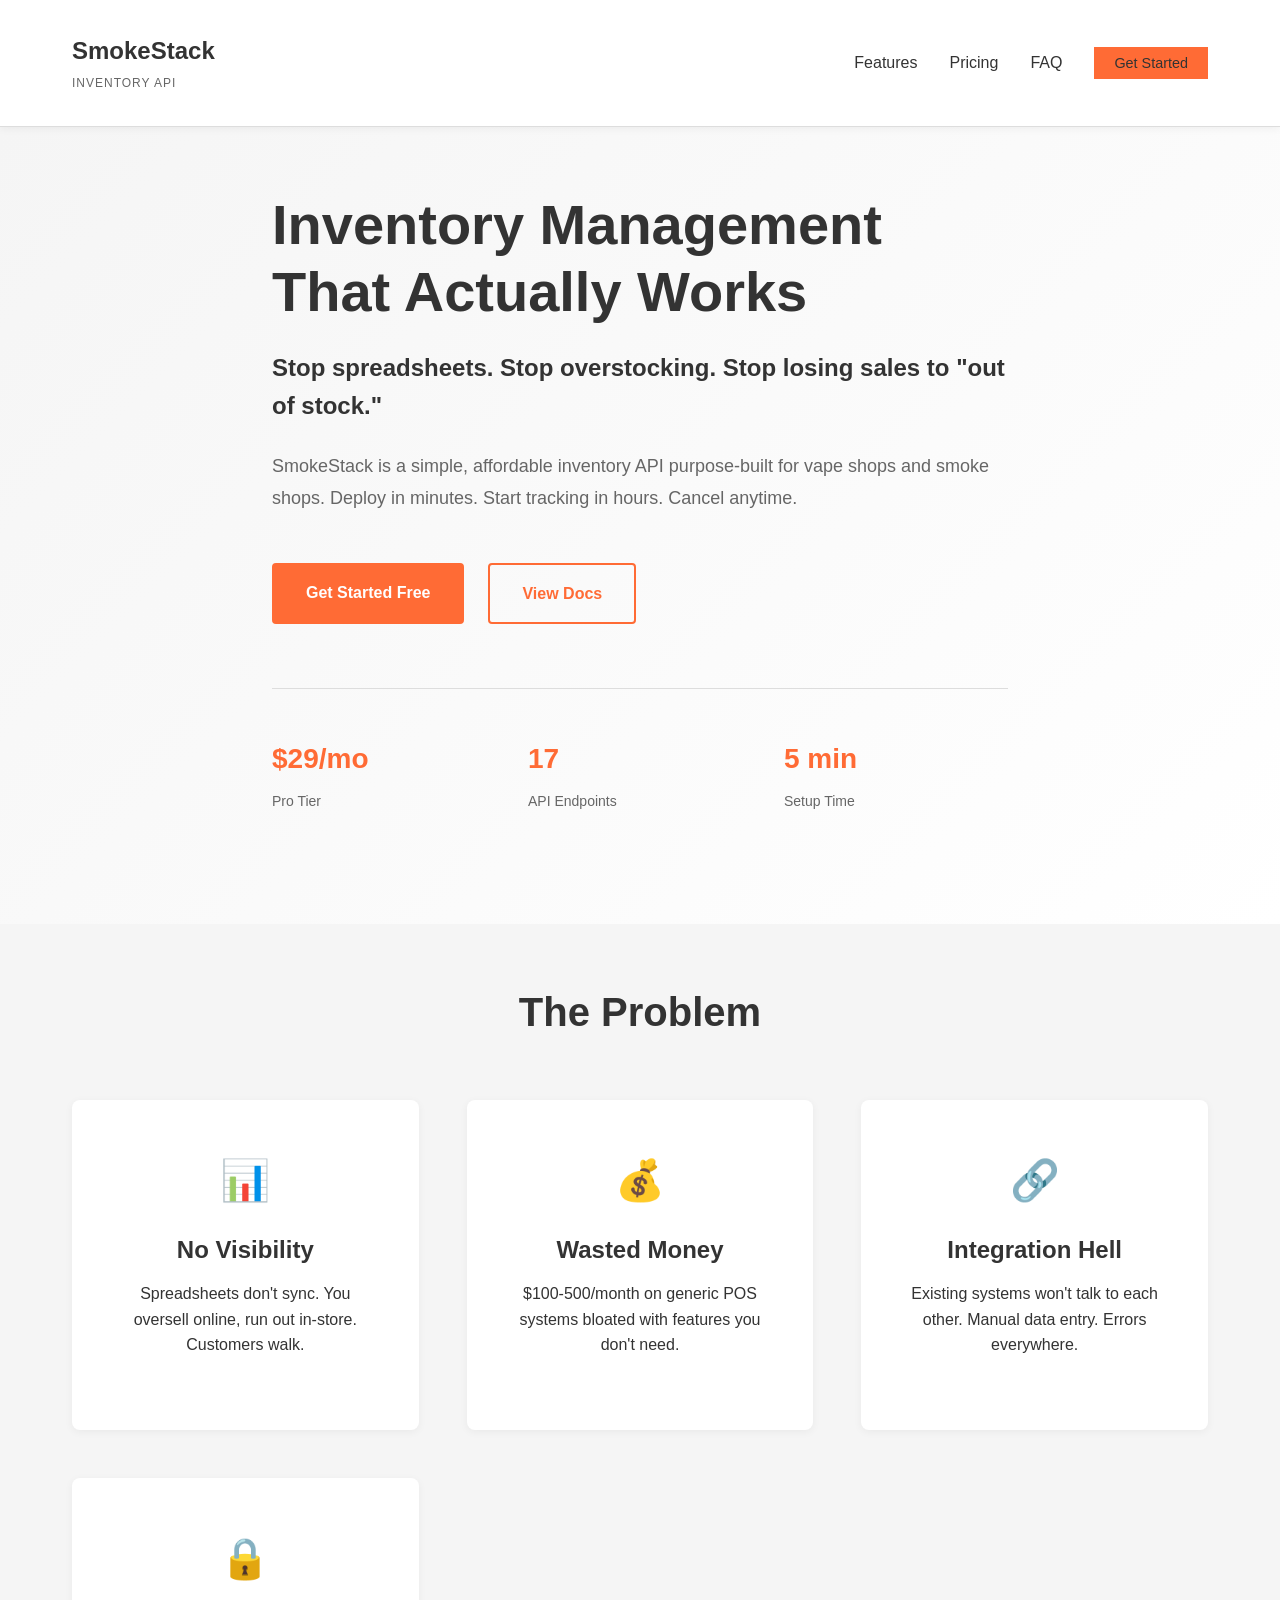
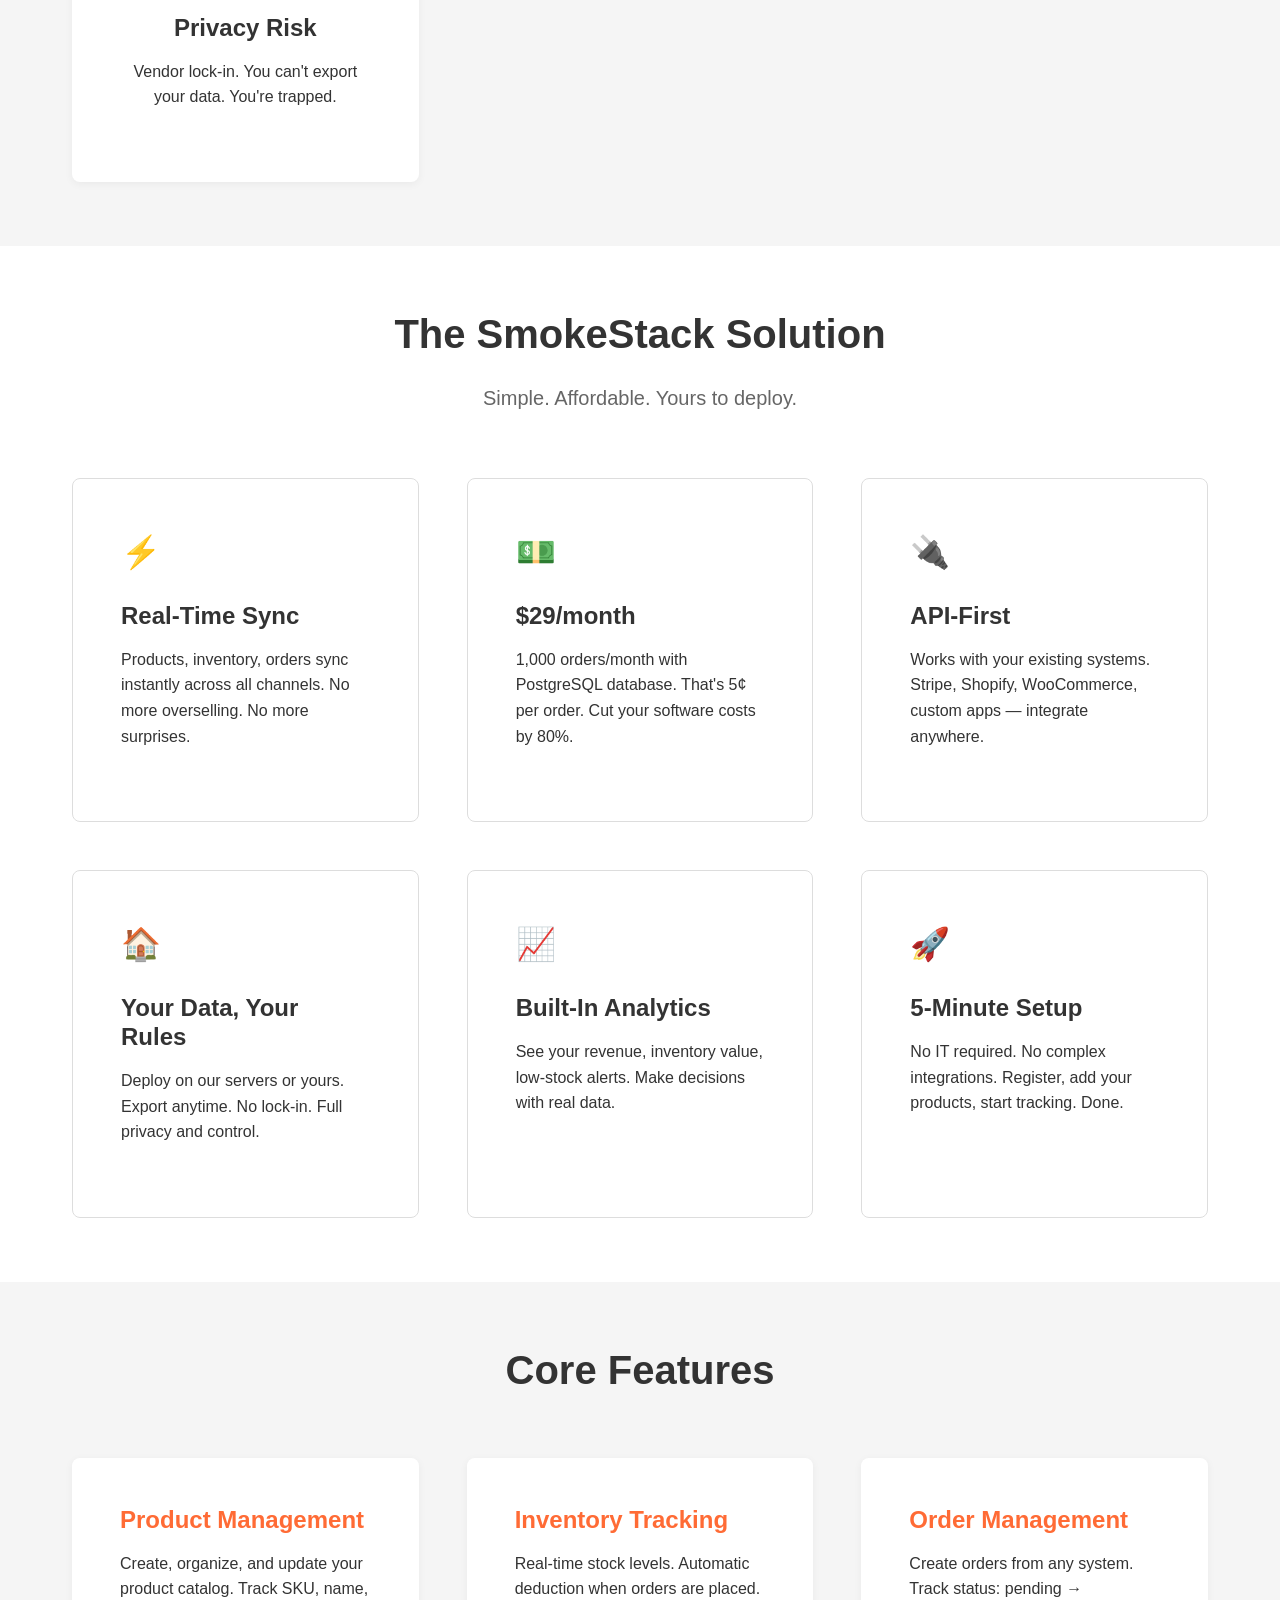
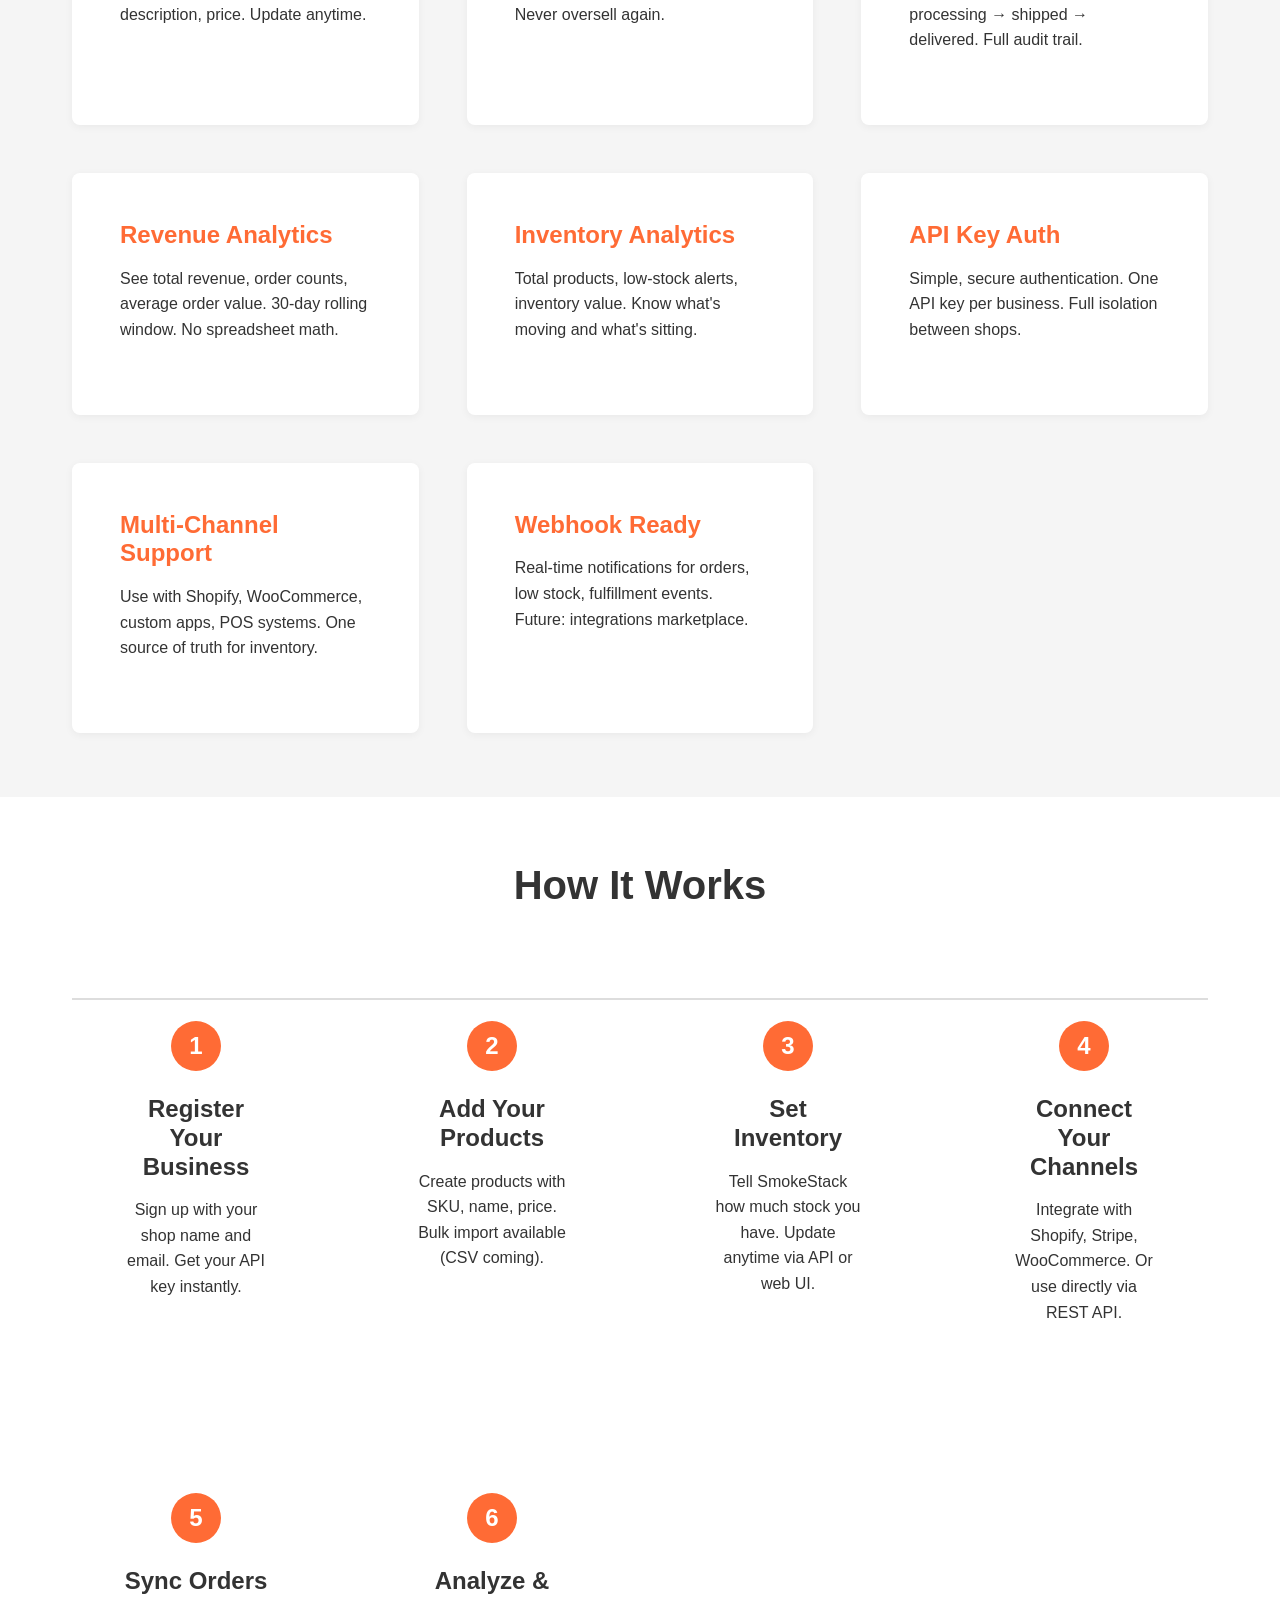
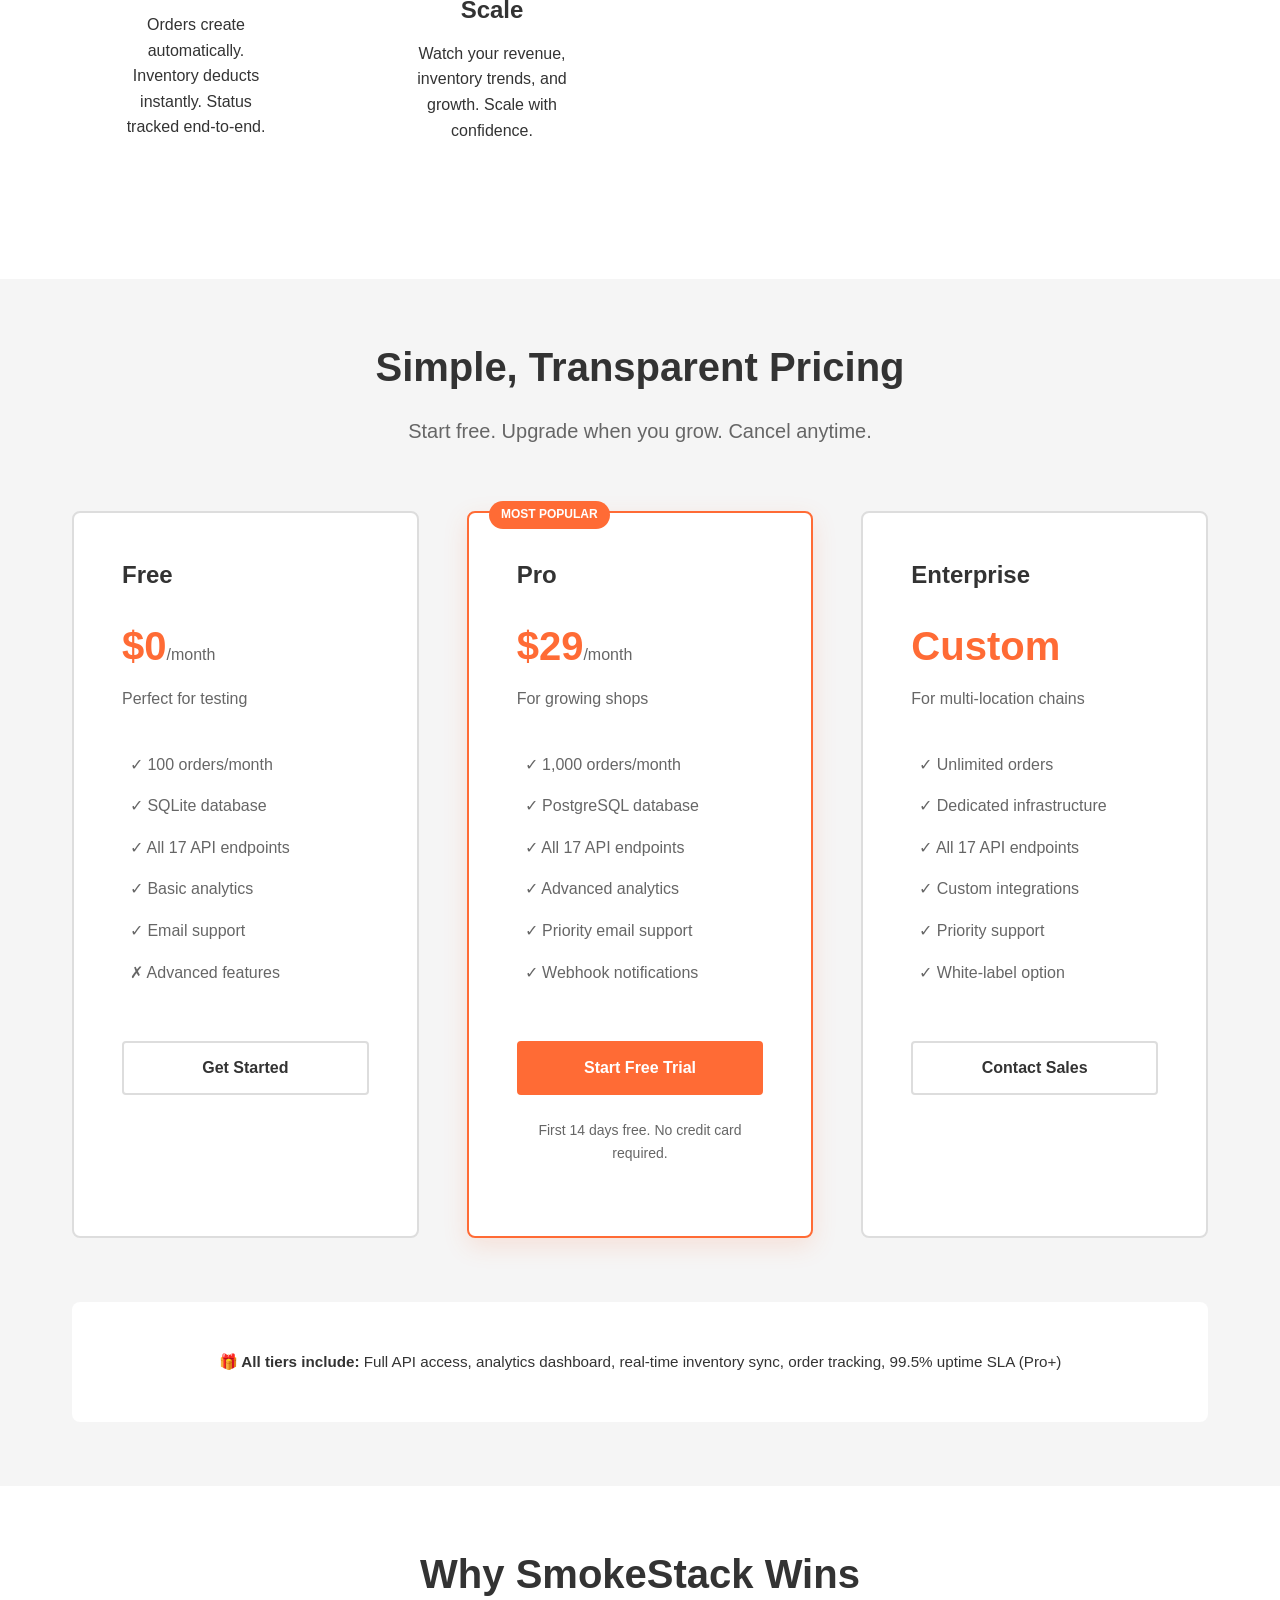
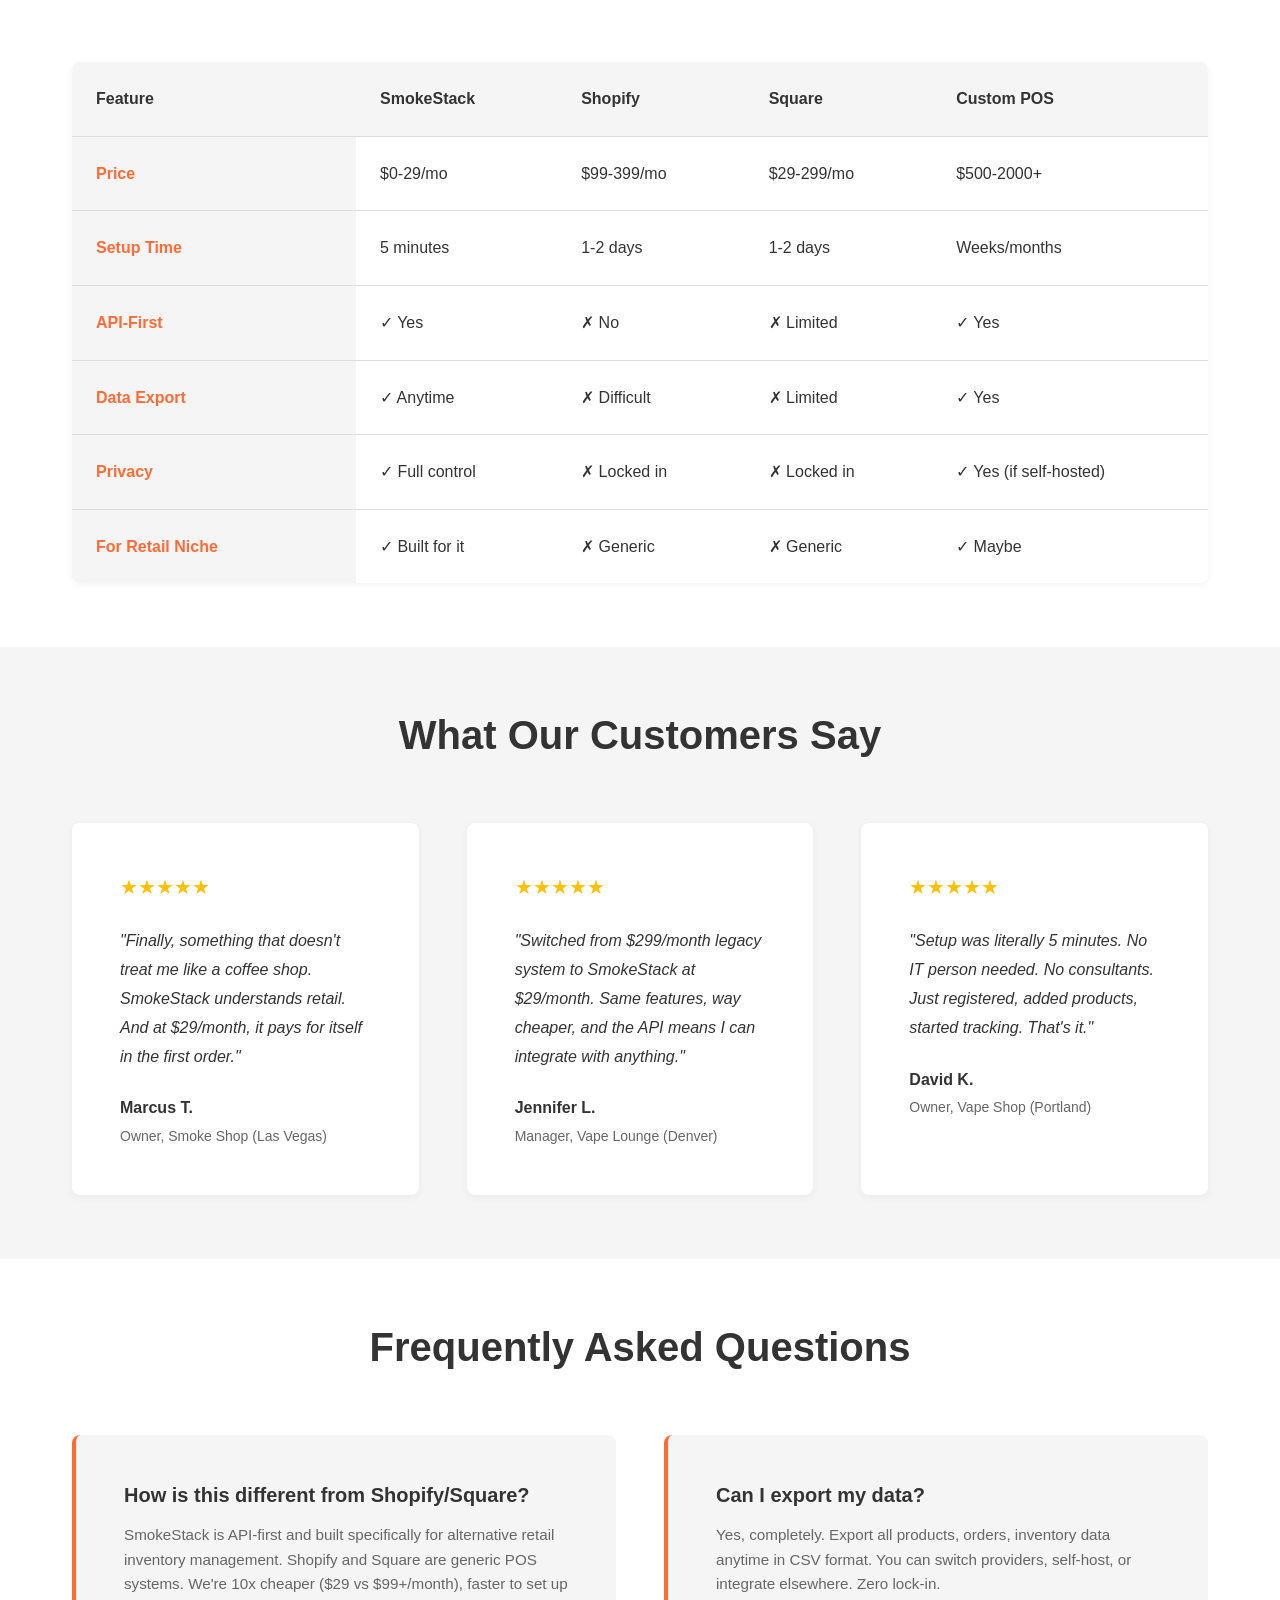
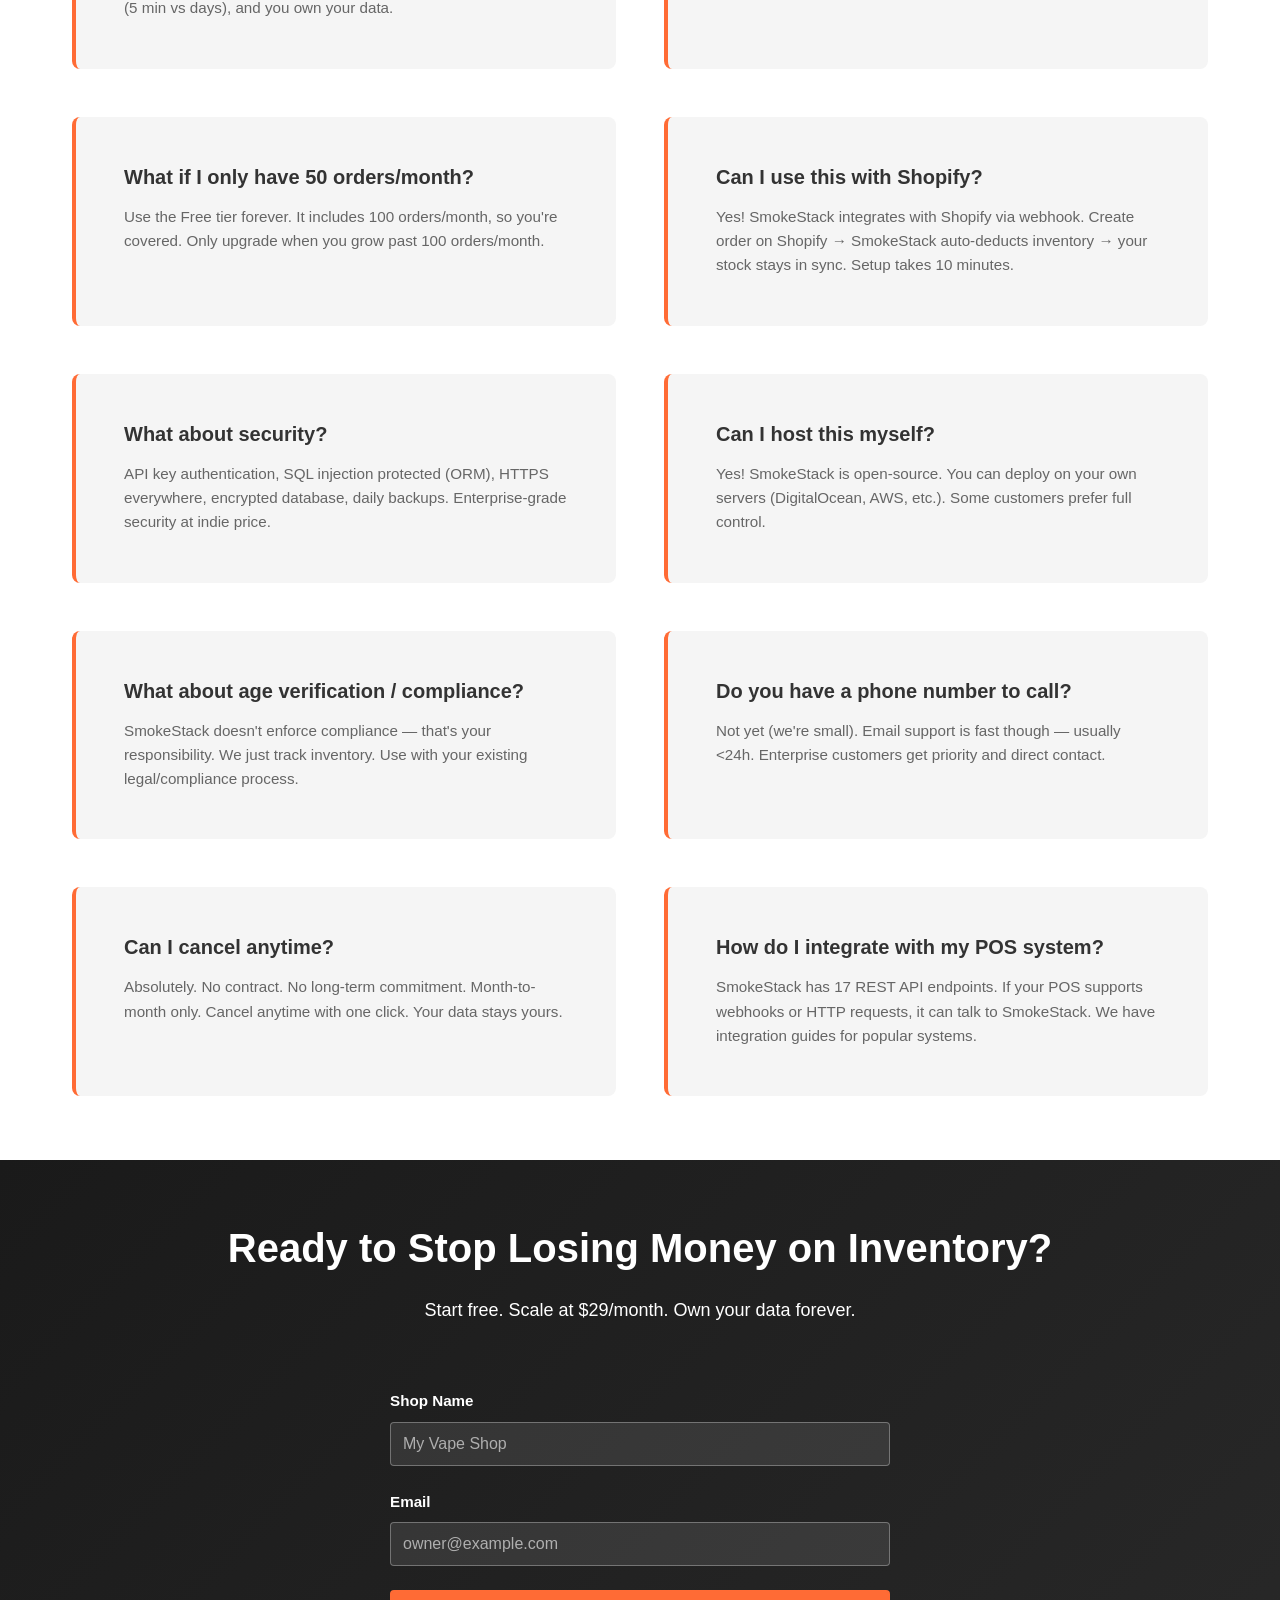
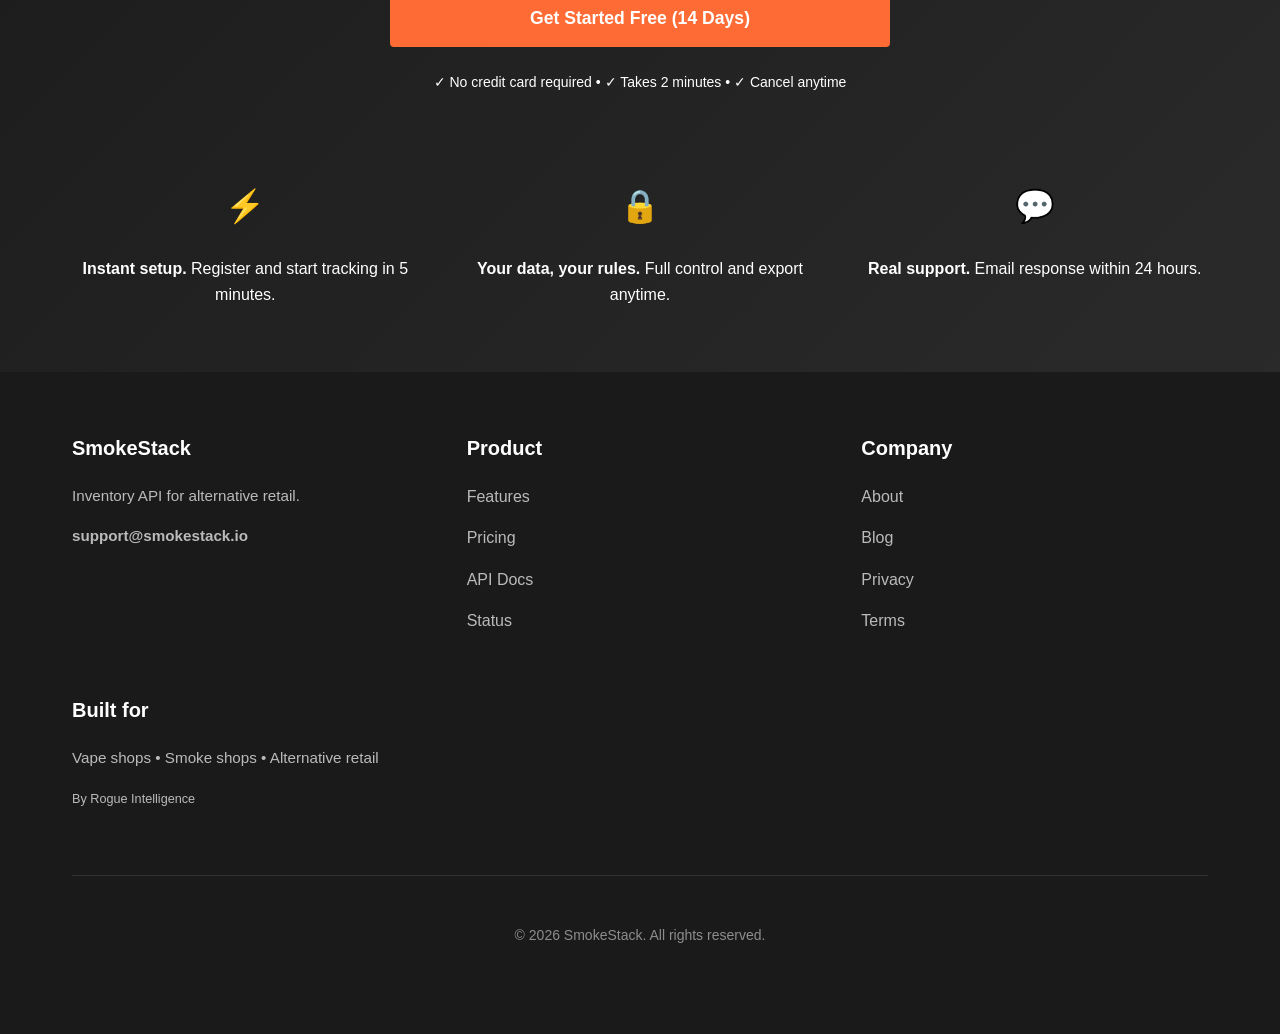
==== index.html @ e4d78a74 "SmokeStack marketing site" ====
<!DOCTYPE html>
<html lang="en">
<head>
    <meta charset="UTF-8">
    <meta name="viewport" content="width=device-width, initial-scale=1.0">
    <meta name="description" content="SmokeStack - Inventory & order management API for vape shops and alternative retail. $29/month. Privacy-first. Deploy anywhere.">
    <meta name="keywords" content="inventory management, vape shop software, smoke shop POS, retail API, order tracking">
    <title>SmokeStack - Inventory API for Alternative Retail</title>
    <link rel="stylesheet" href="styles.css">
</head>
<body>

<!-- NAVIGATION -->
<nav class="navbar">
    <div class="container">
        <div class="nav-brand">
            <span class="logo">SmokeStack</span>
            <span class="tagline">Inventory API</span>
        </div>
        <ul class="nav-menu">
            <li><a href="#features">Features</a></li>
            <li><a href="#pricing">Pricing</a></li>
            <li><a href="#faq">FAQ</a></li>
            <li><a href="#cta" class="btn-nav">Get Started</a></li>
        </ul>
    </div>
</nav>

<!-- HERO -->
<section class="hero">
    <div class="container hero-content">
        <div class="hero-text">
            <h1>Inventory Management That Actually Works</h1>
            <p class="hero-subtitle">Stop spreadsheets. Stop overstocking. Stop losing sales to "out of stock."</p>
            <p class="hero-desc">SmokeStack is a simple, affordable inventory API purpose-built for vape shops and smoke shops. Deploy in minutes. Start tracking in hours. Cancel anytime.</p>
            <div class="hero-cta">
                <button class="btn btn-primary" onclick="scrollTo('#cta')">Get Started Free</button>
                <a href="https://docs.smokestack.io" class="btn btn-secondary">View Docs</a>
            </div>
            <div class="hero-stats">
                <div class="stat">
                    <strong>$29/mo</strong>
                    <span>Pro Tier</span>
                </div>
                <div class="stat">
                    <strong>17</strong>
                    <span>API Endpoints</span>
                </div>
                <div class="stat">
                    <strong>5 min</strong>
                    <span>Setup Time</span>
                </div>
            </div>
        </div>
    </div>
</section>

<!-- PROBLEM STATEMENT -->
<section class="problem">
    <div class="container">
        <h2>The Problem</h2>
        <div class="problem-grid">
            <div class="problem-item">
                <span class="problem-icon">📊</span>
                <h3>No Visibility</h3>
                <p>Spreadsheets don't sync. You oversell online, run out in-store. Customers walk.</p>
            </div>
            <div class="problem-item">
                <span class="problem-icon">💰</span>
                <h3>Wasted Money</h3>
                <p>$100-500/month on generic POS systems bloated with features you don't need.</p>
            </div>
            <div class="problem-item">
                <span class="problem-icon">🔗</span>
                <h3>Integration Hell</h3>
                <p>Existing systems won't talk to each other. Manual data entry. Errors everywhere.</p>
            </div>
            <div class="problem-item">
                <span class="problem-icon">🔒</span>
                <h3>Privacy Risk</h3>
                <p>Vendor lock-in. You can't export your data. You're trapped.</p>
            </div>
        </div>
    </div>
</section>

<!-- SOLUTION -->
<section class="solution">
    <div class="container">
        <h2>The SmokeStack Solution</h2>
        <p class="section-subtitle">Simple. Affordable. Yours to deploy.</p>
        
        <div class="solution-grid">
            <div class="solution-item">
                <span class="icon">⚡</span>
                <h3>Real-Time Sync</h3>
                <p>Products, inventory, orders sync instantly across all channels. No more overselling. No more surprises.</p>
            </div>
            <div class="solution-item">
                <span class="icon">💵</span>
                <h3>$29/month</h3>
                <p>1,000 orders/month with PostgreSQL database. That's 5¢ per order. Cut your software costs by 80%.</p>
            </div>
            <div class="solution-item">
                <span class="icon">🔌</span>
                <h3>API-First</h3>
                <p>Works with your existing systems. Stripe, Shopify, WooCommerce, custom apps — integrate anywhere.</p>
            </div>
            <div class="solution-item">
                <span class="icon">🏠</span>
                <h3>Your Data, Your Rules</h3>
                <p>Deploy on our servers or yours. Export anytime. No lock-in. Full privacy and control.</p>
            </div>
            <div class="solution-item">
                <span class="icon">📈</span>
                <h3>Built-In Analytics</h3>
                <p>See your revenue, inventory value, low-stock alerts. Make decisions with real data.</p>
            </div>
            <div class="solution-item">
                <span class="icon">🚀</span>
                <h3>5-Minute Setup</h3>
                <p>No IT required. No complex integrations. Register, add your products, start tracking. Done.</p>
            </div>
        </div>
    </div>
</section>

<!-- FEATURES -->
<section id="features" class="features">
    <div class="container">
        <h2>Core Features</h2>
        
        <div class="features-list">
            <div class="feature">
                <h3>Product Management</h3>
                <p>Create, organize, and update your product catalog. Track SKU, name, description, price. Update anytime.</p>
            </div>
            <div class="feature">
                <h3>Inventory Tracking</h3>
                <p>Real-time stock levels. Automatic deduction when orders are placed. Never oversell again.</p>
            </div>
            <div class="feature">
                <h3>Order Management</h3>
                <p>Create orders from any system. Track status: pending → processing → shipped → delivered. Full audit trail.</p>
            </div>
            <div class="feature">
                <h3>Revenue Analytics</h3>
                <p>See total revenue, order counts, average order value. 30-day rolling window. No spreadsheet math.</p>
            </div>
            <div class="feature">
                <h3>Inventory Analytics</h3>
                <p>Total products, low-stock alerts, inventory value. Know what's moving and what's sitting.</p>
            </div>
            <div class="feature">
                <h3>API Key Auth</h3>
                <p>Simple, secure authentication. One API key per business. Full isolation between shops.</p>
            </div>
            <div class="feature">
                <h3>Multi-Channel Support</h3>
                <p>Use with Shopify, WooCommerce, custom apps, POS systems. One source of truth for inventory.</p>
            </div>
            <div class="feature">
                <h3>Webhook Ready</h3>
                <p>Real-time notifications for orders, low stock, fulfillment events. Future: integrations marketplace.</p>
            </div>
        </div>
    </div>
</section>

<!-- HOW IT WORKS -->
<section class="how-it-works">
    <div class="container">
        <h2>How It Works</h2>
        
        <div class="steps">
            <div class="step">
                <div class="step-number">1</div>
                <h3>Register Your Business</h3>
                <p>Sign up with your shop name and email. Get your API key instantly.</p>
            </div>
            <div class="step">
                <div class="step-number">2</div>
                <h3>Add Your Products</h3>
                <p>Create products with SKU, name, price. Bulk import available (CSV coming).</p>
            </div>
            <div class="step">
                <div class="step-number">3</div>
                <h3>Set Inventory</h3>
                <p>Tell SmokeStack how much stock you have. Update anytime via API or web UI.</p>
            </div>
            <div class="step">
                <div class="step-number">4</div>
                <h3>Connect Your Channels</h3>
                <p>Integrate with Shopify, Stripe, WooCommerce. Or use directly via REST API.</p>
            </div>
            <div class="step">
                <div class="step-number">5</div>
                <h3>Sync Orders</h3>
                <p>Orders create automatically. Inventory deducts instantly. Status tracked end-to-end.</p>
            </div>
            <div class="step">
                <div class="step-number">6</div>
                <h3>Analyze & Scale</h3>
                <p>Watch your revenue, inventory trends, and growth. Scale with confidence.</p>
            </div>
        </div>
    </div>
</section>

<!-- PRICING -->
<section id="pricing" class="pricing">
    <div class="container">
        <h2>Simple, Transparent Pricing</h2>
        <p class="section-subtitle">Start free. Upgrade when you grow. Cancel anytime.</p>
        
        <div class="pricing-grid">
            <!-- FREE -->
            <div class="price-card">
                <h3>Free</h3>
                <div class="price">$0<span>/month</span></div>
                <p class="price-desc">Perfect for testing</p>
                <ul class="features-list-pricing">
                    <li>✓ 100 orders/month</li>
                    <li>✓ SQLite database</li>
                    <li>✓ All 17 API endpoints</li>
                    <li>✓ Basic analytics</li>
                    <li>✓ Email support</li>
                    <li>✗ Advanced features</li>
                </ul>
                <button class="btn btn-outline" onclick="startFree()">Get Started</button>
            </div>

            <!-- PRO (recommended) -->
            <div class="price-card featured">
                <div class="badge">Most Popular</div>
                <h3>Pro</h3>
                <div class="price">$29<span>/month</span></div>
                <p class="price-desc">For growing shops</p>
                <ul class="features-list-pricing">
                    <li>✓ 1,000 orders/month</li>
                    <li>✓ PostgreSQL database</li>
                    <li>✓ All 17 API endpoints</li>
                    <li>✓ Advanced analytics</li>
                    <li>✓ Priority email support</li>
                    <li>✓ Webhook notifications</li>
                </ul>
                <button class="btn btn-primary" onclick="goToPricing()">Start Free Trial</button>
                <p class="price-note">First 14 days free. No credit card required.</p>
            </div>

            <!-- ENTERPRISE -->
            <div class="price-card">
                <h3>Enterprise</h3>
                <div class="price">Custom</div>
                <p class="price-desc">For multi-location chains</p>
                <ul class="features-list-pricing">
                    <li>✓ Unlimited orders</li>
                    <li>✓ Dedicated infrastructure</li>
                    <li>✓ All 17 API endpoints</li>
                    <li>✓ Custom integrations</li>
                    <li>✓ Priority support</li>
                    <li>✓ White-label option</li>
                </ul>
                <button class="btn btn-outline" onclick="contactSales()">Contact Sales</button>
            </div>
        </div>

        <div class="pricing-note-bottom">
            <p><strong>🎁 All tiers include:</strong> Full API access, analytics dashboard, real-time inventory sync, order tracking, 99.5% uptime SLA (Pro+)</p>
        </div>
    </div>
</section>

<!-- COMPARISON -->
<section class="comparison">
    <div class="container">
        <h2>Why SmokeStack Wins</h2>
        
        <table class="comparison-table">
            <thead>
                <tr>
                    <th>Feature</th>
                    <th>SmokeStack</th>
                    <th>Shopify</th>
                    <th>Square</th>
                    <th>Custom POS</th>
                </tr>
            </thead>
            <tbody>
                <tr>
                    <td><strong>Price</strong></td>
                    <td>$0-29/mo</td>
                    <td>$99-399/mo</td>
                    <td>$29-299/mo</td>
                    <td>$500-2000+</td>
                </tr>
                <tr>
                    <td><strong>Setup Time</strong></td>
                    <td>5 minutes</td>
                    <td>1-2 days</td>
                    <td>1-2 days</td>
                    <td>Weeks/months</td>
                </tr>
                <tr>
                    <td><strong>API-First</strong></td>
                    <td>✓ Yes</td>
                    <td>✗ No</td>
                    <td>✗ Limited</td>
                    <td>✓ Yes</td>
                </tr>
                <tr>
                    <td><strong>Data Export</strong></td>
                    <td>✓ Anytime</td>
                    <td>✗ Difficult</td>
                    <td>✗ Limited</td>
                    <td>✓ Yes</td>
                </tr>
                <tr>
                    <td><strong>Privacy</strong></td>
                    <td>✓ Full control</td>
                    <td>✗ Locked in</td>
                    <td>✗ Locked in</td>
                    <td>✓ Yes (if self-hosted)</td>
                </tr>
                <tr>
                    <td><strong>For Retail Niche</strong></td>
                    <td>✓ Built for it</td>
                    <td>✗ Generic</td>
                    <td>✗ Generic</td>
                    <td>✓ Maybe</td>
                </tr>
            </tbody>
        </table>
    </div>
</section>

<!-- TESTIMONIALS -->
<section class="testimonials">
    <div class="container">
        <h2>What Our Customers Say</h2>
        
        <div class="testimonial-grid">
            <div class="testimonial">
                <div class="stars">★★★★★</div>
                <p class="quote">"Finally, something that doesn't treat me like a coffee shop. SmokeStack understands retail. And at $29/month, it pays for itself in the first order."</p>
                <div class="author">
                    <strong>Marcus T.</strong>
                    <span>Owner, Smoke Shop (Las Vegas)</span>
                </div>
            </div>

            <div class="testimonial">
                <div class="stars">★★★★★</div>
                <p class="quote">"Switched from $299/month legacy system to SmokeStack at $29/month. Same features, way cheaper, and the API means I can integrate with anything."</p>
                <div class="author">
                    <strong>Jennifer L.</strong>
                    <span>Manager, Vape Lounge (Denver)</span>
                </div>
            </div>

            <div class="testimonial">
                <div class="stars">★★★★★</div>
                <p class="quote">"Setup was literally 5 minutes. No IT person needed. No consultants. Just registered, added products, started tracking. That's it."</p>
                <div class="author">
                    <strong>David K.</strong>
                    <span>Owner, Vape Shop (Portland)</span>
                </div>
            </div>
        </div>
    </div>
</section>

<!-- FAQ -->
<section id="faq" class="faq">
    <div class="container">
        <h2>Frequently Asked Questions</h2>
        
        <div class="faq-grid">
            <div class="faq-item">
                <h4>How is this different from Shopify/Square?</h4>
                <p>SmokeStack is API-first and built specifically for alternative retail inventory management. Shopify and Square are generic POS systems. We're 10x cheaper ($29 vs $99+/month), faster to set up (5 min vs days), and you own your data.</p>
            </div>

            <div class="faq-item">
                <h4>Can I export my data?</h4>
                <p>Yes, completely. Export all products, orders, inventory data anytime in CSV format. You can switch providers, self-host, or integrate elsewhere. Zero lock-in.</p>
            </div>

            <div class="faq-item">
                <h4>What if I only have 50 orders/month?</h4>
                <p>Use the Free tier forever. It includes 100 orders/month, so you're covered. Only upgrade when you grow past 100 orders/month.</p>
            </div>

            <div class="faq-item">
                <h4>Can I use this with Shopify?</h4>
                <p>Yes! SmokeStack integrates with Shopify via webhook. Create order on Shopify → SmokeStack auto-deducts inventory → your stock stays in sync. Setup takes 10 minutes.</p>
            </div>

            <div class="faq-item">
                <h4>What about security?</h4>
                <p>API key authentication, SQL injection protected (ORM), HTTPS everywhere, encrypted database, daily backups. Enterprise-grade security at indie price.</p>
            </div>

            <div class="faq-item">
                <h4>Can I host this myself?</h4>
                <p>Yes! SmokeStack is open-source. You can deploy on your own servers (DigitalOcean, AWS, etc.). Some customers prefer full control.</p>
            </div>

            <div class="faq-item">
                <h4>What about age verification / compliance?</h4>
                <p>SmokeStack doesn't enforce compliance — that's your responsibility. We just track inventory. Use with your existing legal/compliance process.</p>
            </div>

            <div class="faq-item">
                <h4>Do you have a phone number to call?</h4>
                <p>Not yet (we're small). Email support is fast though — usually <24h. Enterprise customers get priority and direct contact.</p>
            </div>

            <div class="faq-item">
                <h4>Can I cancel anytime?</h4>
                <p>Absolutely. No contract. No long-term commitment. Month-to-month only. Cancel anytime with one click. Your data stays yours.</p>
            </div>

            <div class="faq-item">
                <h4>How do I integrate with my POS system?</h4>
                <p>SmokeStack has 17 REST API endpoints. If your POS supports webhooks or HTTP requests, it can talk to SmokeStack. We have integration guides for popular systems.</p>
            </div>
        </div>
    </div>
</section>

<!-- CTA -->
<section id="cta" class="cta-final">
    <div class="container">
        <h2>Ready to Stop Losing Money on Inventory?</h2>
        <p>Start free. Scale at $29/month. Own your data forever.</p>
        
        <form class="signup-form" id="signupForm" onsubmit="handleSignup(event)">
            <div class="form-group">
                <label for="shopName">Shop Name</label>
                <input type="text" id="shopName" name="shopName" placeholder="My Vape Shop" required>
            </div>
            <div class="form-group">
                <label for="email">Email</label>
                <input type="email" id="email" name="email" placeholder="owner@example.com" required>
            </div>
            <button type="submit" class="btn btn-primary btn-large">Get Started Free (14 Days)</button>
            <p class="form-note">✓ No credit card required • ✓ Takes 2 minutes • ✓ Cancel anytime</p>
        </form>

        <div class="cta-features">
            <div class="cta-feature">
                <span class="icon">⚡</span>
                <p><strong>Instant setup.</strong> Register and start tracking in 5 minutes.</p>
            </div>
            <div class="cta-feature">
                <span class="icon">🔒</span>
                <p><strong>Your data, your rules.</strong> Full control and export anytime.</p>
            </div>
            <div class="cta-feature">
                <span class="icon">💬</span>
                <p><strong>Real support.</strong> Email response within 24 hours.</p>
            </div>
        </div>
    </div>
</section>

<!-- FOOTER -->
<footer class="footer">
    <div class="container">
        <div class="footer-content">
            <div class="footer-col">
                <h4>SmokeStack</h4>
                <p>Inventory API for alternative retail.</p>
                <p class="footer-contact">support@smokestack.io</p>
            </div>
            <div class="footer-col">
                <h4>Product</h4>
                <ul>
                    <li><a href="#features">Features</a></li>
                    <li><a href="#pricing">Pricing</a></li>
                    <li><a href="https://docs.smokestack.io">API Docs</a></li>
                    <li><a href="https://status.smokestack.io">Status</a></li>
                </ul>
            </div>
            <div class="footer-col">
                <h4>Company</h4>
                <ul>
                    <li><a href="/about">About</a></li>
                    <li><a href="/blog">Blog</a></li>
                    <li><a href="/privacy">Privacy</a></li>
                    <li><a href="/terms">Terms</a></li>
                </ul>
            </div>
            <div class="footer-col">
                <h4>Built for</h4>
                <p>Vape shops • Smoke shops • Alternative retail</p>
                <p><small>By Rogue Intelligence</small></p>
            </div>
        </div>
        <div class="footer-bottom">
            <p>&copy; 2026 SmokeStack. All rights reserved.</p>
        </div>
    </div>
</footer>

<script src="script.js"></script>
</body>
</html>
---- styles.css ----
/* ============================================
   SMOKESTACK LANDING PAGE - STYLES
   ============================================ */

:root {
    /* Colors */
    --primary: #ff6b35;
    --secondary: #1a1a1a;
    --accent: #00d4ff;
    --light: #f5f5f5;
    --text: #333;
    --text-light: #666;
    --border: #ddd;
    --success: #28a745;
    
    /* Spacing */
    --spacing-xs: 0.5rem;
    --spacing-sm: 1rem;
    --spacing-md: 1.5rem;
    --spacing-lg: 2rem;
    --spacing-xl: 3rem;
    --spacing-2xl: 4rem;
    
    /* Typography */
    --font-sans: -apple-system, BlinkMacSystemFont, 'Segoe UI', Roboto, 'Helvetica Neue', Arial, sans-serif;
    --font-mono: 'Courier New', monospace;
}

* {
    margin: 0;
    padding: 0;
    box-sizing: border-box;
}

html {
    scroll-behavior: smooth;
}

body {
    font-family: var(--font-sans);
    color: var(--text);
    background: #fff;
    line-height: 1.6;
}

.container {
    max-width: 1200px;
    margin: 0 auto;
    padding: 0 var(--spacing-lg);
}

/* ============================================
   TYPOGRAPHY
   ============================================ */

h1, h2, h3, h4, h5, h6 {
    font-weight: 700;
    line-height: 1.2;
    margin-bottom: var(--spacing-md);
}

h1 {
    font-size: clamp(2rem, 5vw, 3.5rem);
}

h2 {
    font-size: clamp(1.75rem, 4vw, 2.5rem);
}

h3 {
    font-size: 1.5rem;
}

h4 {
    font-size: 1.25rem;
}

p {
    margin-bottom: var(--spacing-md);
}

a {
    color: var(--primary);
    text-decoration: none;
    transition: color 0.3s ease;
}

a:hover {
    color: var(--accent);
}

/* ============================================
   BUTTONS
   ============================================ */

.btn {
    display: inline-block;
    padding: var(--spacing-sm) var(--spacing-lg);
    border: 2px solid transparent;
    border-radius: 4px;
    font-weight: 600;
    font-size: 1rem;
    cursor: pointer;
    transition: all 0.3s ease;
    text-align: center;
    white-space: nowrap;
}

.btn-primary {
    background: var(--primary);
    color: white;
    border-color: var(--primary);
}

.btn-primary:hover {
    background: #ff5720;
    border-color: #ff5720;
    transform: translateY(-2px);
    box-shadow: 0 8px 16px rgba(255, 107, 53, 0.3);
}

.btn-secondary {
    background: transparent;
    color: var(--primary);
    border-color: var(--primary);
}

.btn-secondary:hover {
    background: var(--primary);
    color: white;
}

.btn-outline {
    background: transparent;
    color: var(--text);
    border-color: var(--border);
}

.btn-outline:hover {
    background: var(--light);
    border-color: var(--text);
}

.btn-nav {
    background: var(--primary);
    color: white;
    padding: 0.5rem 1.25rem;
    font-size: 0.9rem;
}

.btn-large {
    padding: 1rem 2.5rem;
    font-size: 1.1rem;
}

/* ============================================
   NAVIGATION
   ============================================ */

.navbar {
    background: white;
    border-bottom: 1px solid var(--border);
    position: sticky;
    top: 0;
    z-index: 100;
    box-shadow: 0 2px 8px rgba(0, 0, 0, 0.05);
}

.navbar .container {
    display: flex;
    justify-content: space-between;
    align-items: center;
    padding: var(--spacing-lg);
}

.nav-brand {
    display: flex;
    flex-direction: column;
    gap: 0.25rem;
}

.logo {
    font-size: 1.5rem;
    font-weight: 800;
    color: var(--text);
}

.tagline {
    font-size: 0.75rem;
    color: var(--text-light);
    text-transform: uppercase;
    letter-spacing: 1px;
}

.nav-menu {
    display: flex;
    list-style: none;
    gap: var(--spacing-lg);
    align-items: center;
}

.nav-menu a {
    color: var(--text);
    font-weight: 500;
    transition: color 0.3s ease;
}

.nav-menu a:hover {
    color: var(--primary);
}

@media (max-width: 768px) {
    .nav-menu {
        gap: var(--spacing-sm);
    }
    
    .nav-menu a {
        font-size: 0.9rem;
    }
}

/* ============================================
   HERO SECTION
   ============================================ */

.hero {
    background: linear-gradient(135deg, #f5f5f5 0%, #fff 100%);
    padding: var(--spacing-2xl) 0;
    min-height: 80vh;
    display: flex;
    align-items: center;
}

.hero-content {
    max-width: 800px;
}

.hero h1 {
    color: var(--text);
    margin-bottom: var(--spacing-md);
}

.hero-subtitle {
    font-size: 1.5rem;
    color: var(--text);
    font-weight: 600;
    margin-bottom: var(--spacing-md);
}

.hero-desc {
    font-size: 1.125rem;
    color: var(--text-light);
    margin-bottom: var(--spacing-xl);
    line-height: 1.8;
}

.hero-cta {
    display: flex;
    gap: var(--spacing-md);
    margin-bottom: var(--spacing-2xl);
    flex-wrap: wrap;
}

.hero-stats {
    display: grid;
    grid-template-columns: repeat(auto-fit, minmax(150px, 1fr));
    gap: var(--spacing-lg);
    padding: var(--spacing-xl) 0;
    border-top: 1px solid var(--border);
}

.stat {
    display: flex;
    flex-direction: column;
    gap: var(--spacing-xs);
}

.stat strong {
    font-size: 1.75rem;
    color: var(--primary);
}

.stat span {
    font-size: 0.875rem;
    color: var(--text-light);
}

@media (max-width: 768px) {
    .hero {
        padding: var(--spacing-xl) 0;
    }
    
    .hero-cta {
        flex-direction: column;
    }
    
    .btn {
        width: 100%;
    }
}

/* ============================================
   PROBLEM SECTION
   ============================================ */

.problem {
    padding: var(--spacing-2xl) 0;
    background: var(--light);
}

.problem h2 {
    text-align: center;
    margin-bottom: var(--spacing-2xl);
}

.problem-grid {
    display: grid;
    grid-template-columns: repeat(auto-fit, minmax(250px, 1fr));
    gap: var(--spacing-xl);
}

.problem-item {
    background: white;
    padding: var(--spacing-xl);
    border-radius: 8px;
    text-align: center;
    box-shadow: 0 2px 8px rgba(0, 0, 0, 0.05);
}

.problem-icon {
    font-size: 2.5rem;
    display: block;
    margin-bottom: var(--spacing-md);
}

.problem-item h3 {
    margin-bottom: var(--spacing-sm);
}

/* ============================================
   SOLUTION SECTION
   ============================================ */

.solution {
    padding: var(--spacing-2xl) 0;
}

.solution h2 {
    text-align: center;
}

.section-subtitle {
    text-align: center;
    font-size: 1.25rem;
    color: var(--text-light);
    margin-bottom: var(--spacing-2xl);
}

.solution-grid {
    display: grid;
    grid-template-columns: repeat(auto-fit, minmax(280px, 1fr));
    gap: var(--spacing-xl);
}

.solution-item {
    padding: var(--spacing-xl);
    border: 1px solid var(--border);
    border-radius: 8px;
    transition: all 0.3s ease;
}

.solution-item:hover {
    border-color: var(--primary);
    box-shadow: 0 8px 16px rgba(255, 107, 53, 0.1);
    transform: translateY(-4px);
}

.solution-item .icon {
    font-size: 2rem;
    display: block;
    margin-bottom: var(--spacing-md);
}

.solution-item h3 {
    margin-bottom: var(--spacing-sm);
}

/* ============================================
   FEATURES SECTION
   ============================================ */

.features {
    padding: var(--spacing-2xl) 0;
    background: var(--light);
}

.features h2 {
    text-align: center;
    margin-bottom: var(--spacing-2xl);
}

.features-list {
    display: grid;
    grid-template-columns: repeat(auto-fit, minmax(300px, 1fr));
    gap: var(--spacing-xl);
}

.feature {
    background: white;
    padding: var(--spacing-xl);
    border-radius: 8px;
    box-shadow: 0 2px 8px rgba(0, 0, 0, 0.05);
}

.feature h3 {
    color: var(--primary);
    margin-bottom: var(--spacing-sm);
}

/* ============================================
   HOW IT WORKS
   ============================================ */

.how-it-works {
    padding: var(--spacing-2xl) 0;
}

.how-it-works h2 {
    text-align: center;
    margin-bottom: var(--spacing-2xl);
}

.steps {
    display: grid;
    grid-template-columns: repeat(auto-fit, minmax(200px, 1fr));
    gap: var(--spacing-xl);
}

.step {
    position: relative;
    padding: var(--spacing-xl);
    text-align: center;
}

.step-number {
    background: var(--primary);
    color: white;
    width: 50px;
    height: 50px;
    border-radius: 50%;
    display: flex;
    align-items: center;
    justify-content: center;
    font-weight: 700;
    font-size: 1.5rem;
    margin: 0 auto var(--spacing-md);
}

.step h3 {
    margin-bottom: var(--spacing-sm);
}

@media (min-width: 768px) {
    .steps {
        position: relative;
    }
    
    .steps::before {
        content: '';
        position: absolute;
        top: 25px;
        left: 0;
        right: 0;
        height: 2px;
        background: var(--border);
        z-index: -1;
    }
}

/* ============================================
   PRICING SECTION
   ============================================ */

.pricing {
    padding: var(--spacing-2xl) 0;
    background: var(--light);
}

.pricing h2 {
    text-align: center;
}

.pricing-grid {
    display: grid;
    grid-template-columns: repeat(auto-fit, minmax(300px, 1fr));
    gap: var(--spacing-xl);
    margin: var(--spacing-2xl) 0;
}

.price-card {
    background: white;
    padding: var(--spacing-xl);
    border-radius: 8px;
    border: 2px solid var(--border);
    position: relative;
    transition: all 0.3s ease;
}

.price-card.featured {
    border-color: var(--primary);
    box-shadow: 0 8px 24px rgba(255, 107, 53, 0.15);
    transform: scale(1.05);
}

.badge {
    position: absolute;
    top: -12px;
    left: 20px;
    background: var(--primary);
    color: white;
    padding: 4px 12px;
    border-radius: 20px;
    font-size: 0.75rem;
    font-weight: 700;
    text-transform: uppercase;
}

.price-card h3 {
    margin-bottom: var(--spacing-md);
}

.price {
    font-size: 2.5rem;
    font-weight: 800;
    color: var(--primary);
    margin-bottom: 0.5rem;
}

.price span {
    font-size: 1rem;
    color: var(--text-light);
    font-weight: 500;
}

.price-desc {
    color: var(--text-light);
    margin-bottom: var(--spacing-lg);
}

.features-list-pricing {
    list-style: none;
    margin-bottom: var(--spacing-xl);
}

.features-list-pricing li {
    padding: 0.5rem 0;
    color: var(--text-light);
}

.features-list-pricing li::before {
    content: '';
    margin-right: 0.5rem;
}

.price-card .btn {
    width: 100%;
    margin-bottom: var(--spacing-md);
}

.price-note {
    font-size: 0.875rem;
    color: var(--text-light);
    text-align: center;
}

.pricing-note-bottom {
    text-align: center;
    padding: var(--spacing-xl);
    background: white;
    border-radius: 8px;
    margin-top: var(--spacing-xl);
}

.pricing-note-bottom p {
    margin: 0;
    font-size: 0.95rem;
}

@media (max-width: 768px) {
    .price-card.featured {
        transform: scale(1);
    }
}

/* ============================================
   COMPARISON TABLE
   ============================================ */

.comparison {
    padding: var(--spacing-2xl) 0;
}

.comparison h2 {
    text-align: center;
    margin-bottom: var(--spacing-2xl);
}

.comparison-table {
    width: 100%;
    border-collapse: collapse;
    background: white;
    border-radius: 8px;
    overflow: hidden;
    box-shadow: 0 2px 8px rgba(0, 0, 0, 0.05);
}

.comparison-table th,
.comparison-table td {
    padding: var(--spacing-md);
    text-align: left;
    border-bottom: 1px solid var(--border);
}

.comparison-table th {
    background: var(--light);
    font-weight: 600;
    color: var(--text);
}

.comparison-table tr:last-child td {
    border-bottom: none;
}

.comparison-table td:first-child {
    font-weight: 600;
    color: var(--text);
    background: var(--light);
    width: 25%;
}

.comparison-table strong {
    color: var(--primary);
}

@media (max-width: 768px) {
    .comparison-table {
        font-size: 0.9rem;
    }
    
    .comparison-table th,
    .comparison-table td {
        padding: var(--spacing-sm);
    }
}

/* ============================================
   TESTIMONIALS
   ============================================ */

.testimonials {
    padding: var(--spacing-2xl) 0;
    background: var(--light);
}

.testimonials h2 {
    text-align: center;
    margin-bottom: var(--spacing-2xl);
}

.testimonial-grid {
    display: grid;
    grid-template-columns: repeat(auto-fit, minmax(300px, 1fr));
    gap: var(--spacing-xl);
}

.testimonial {
    background: white;
    padding: var(--spacing-xl);
    border-radius: 8px;
    box-shadow: 0 2px 8px rgba(0, 0, 0, 0.05);
}

.stars {
    color: #ffc107;
    font-size: 1.25rem;
    margin-bottom: var(--spacing-md);
}

.quote {
    font-style: italic;
    color: var(--text);
    margin-bottom: var(--spacing-md);
    line-height: 1.8;
}

.author {
    display: flex;
    flex-direction: column;
    gap: 0.25rem;
}

.author strong {
    color: var(--text);
}

.author span {
    font-size: 0.875rem;
    color: var(--text-light);
}

/* ============================================
   FAQ SECTION
   ============================================ */

.faq {
    padding: var(--spacing-2xl) 0;
}

.faq h2 {
    text-align: center;
    margin-bottom: var(--spacing-2xl);
}

.faq-grid {
    display: grid;
    grid-template-columns: repeat(auto-fit, minmax(350px, 1fr));
    gap: var(--spacing-xl);
}

.faq-item {
    background: var(--light);
    padding: var(--spacing-xl);
    border-radius: 8px;
    border-left: 4px solid var(--primary);
}

.faq-item h4 {
    color: var(--text);
    margin-bottom: var(--spacing-sm);
}

.faq-item p {
    color: var(--text-light);
    margin: 0;
    font-size: 0.95rem;
}

/* ============================================
   CTA SECTION
   ============================================ */

.cta-final {
    padding: var(--spacing-2xl) 0;
    background: linear-gradient(135deg, var(--secondary) 0%, #2a2a2a 100%);
    color: white;
}

.cta-final h2,
.cta-final p {
    color: white;
}

.cta-final h2 {
    text-align: center;
    margin-bottom: var(--spacing-md);
}

.cta-final > .container > p {
    text-align: center;
    font-size: 1.125rem;
    margin-bottom: var(--spacing-2xl);
}

.signup-form {
    max-width: 500px;
    margin: 0 auto var(--spacing-2xl);
    display: grid;
    gap: var(--spacing-md);
}

.form-group {
    display: flex;
    flex-direction: column;
    gap: var(--spacing-xs);
}

.form-group label {
    font-weight: 600;
    font-size: 0.95rem;
}

.form-group input {
    padding: 0.75rem;
    border: 1px solid rgba(255, 255, 255, 0.3);
    border-radius: 4px;
    background: rgba(255, 255, 255, 0.1);
    color: white;
    font-size: 1rem;
    font-family: var(--font-sans);
}

.form-group input::placeholder {
    color: rgba(255, 255, 255, 0.6);
}

.form-group input:focus {
    outline: none;
    border-color: var(--primary);
    background: rgba(255, 255, 255, 0.15);
}

.form-note {
    text-align: center;
    font-size: 0.875rem;
    color: rgba(255, 255, 255, 0.8);
}

.cta-features {
    display: grid;
    grid-template-columns: repeat(auto-fit, minmax(250px, 1fr));
    gap: var(--spacing-xl);
    margin-top: var(--spacing-2xl);
}

.cta-feature {
    text-align: center;
}

.cta-feature .icon {
    font-size: 2rem;
    display: block;
    margin-bottom: var(--spacing-md);
}

.cta-feature p {
    margin: 0;
}

/* ============================================
   FOOTER
   ============================================ */

.footer {
    background: var(--secondary);
    color: white;
    padding: var(--spacing-2xl) 0;
}

.footer-content {
    display: grid;
    grid-template-columns: repeat(auto-fit, minmax(250px, 1fr));
    gap: var(--spacing-xl);
    margin-bottom: var(--spacing-xl);
}

.footer-col h4 {
    margin-bottom: var(--spacing-md);
    color: white;
}

.footer-col p {
    color: rgba(255, 255, 255, 0.7);
    font-size: 0.95rem;
    margin-bottom: var(--spacing-sm);
}

.footer-contact {
    color: var(--primary);
    font-weight: 600;
}

.footer-col ul {
    list-style: none;
}

.footer-col ul li {
    margin-bottom: var(--spacing-sm);
}

.footer-col a {
    color: rgba(255, 255, 255, 0.7);
}

.footer-col a:hover {
    color: var(--primary);
}

.footer-bottom {
    text-align: center;
    padding-top: var(--spacing-xl);
    border-top: 1px solid rgba(255, 255, 255, 0.1);
    color: rgba(255, 255, 255, 0.5);
    font-size: 0.875rem;
}

/* ============================================
   RESPONSIVE
   ============================================ */

@media (max-width: 768px) {
    .container {
        padding: 0 var(--spacing-md);
    }
    
    .navbar .container {
        padding: var(--spacing-md);
    }
    
    .nav-menu {
        gap: var(--spacing-sm);
    }
    
    .nav-menu a {
        font-size: 0.85rem;
    }
    
    .pricing-grid,
    .solution-grid,
    .features-list,
    .testimonial-grid,
    .cta-features {
        gap: var(--spacing-md);
    }
    
    .faq-grid {
        grid-template-columns: 1fr;
    }
}

@media (max-width: 480px) {
    h1 {
        font-size: 1.75rem;
    }
    
    h2 {
        font-size: 1.5rem;
    }
    
    .hero-stats {
        grid-template-columns: 1fr;
    }
    
    .nav-menu {
        flex-wrap: wrap;
    }
}

/* ============================================
   ANIMATIONS
   ============================================ */

@keyframes fadeIn {
    from {
        opacity: 0;
        transform: translateY(20px);
    }
    to {
        opacity: 1;
        transform: translateY(0);
    }
}

.solution-item,
.feature,
.testimonial,
.price-card {
    animation: fadeIn 0.6s ease-out forwards;
}

.solution-item:nth-child(1) { animation-delay: 0.1s; }
.solution-item:nth-child(2) { animation-delay: 0.2s; }
.solution-item:nth-child(3) { animation-delay: 0.3s; }
.solution-item:nth-child(4) { animation-delay: 0.4s; }
.solution-item:nth-child(5) { animation-delay: 0.5s; }
.solution-item:nth-child(6) { animation-delay: 0.6s; }

/* ============================================
   UTILITIES
   ============================================ */

.text-center {
    text-align: center;
}

.mt-2xl {
    margin-top: var(--spacing-2xl);
}

.mb-2xl {
    margin-bottom: var(--spacing-2xl);
}
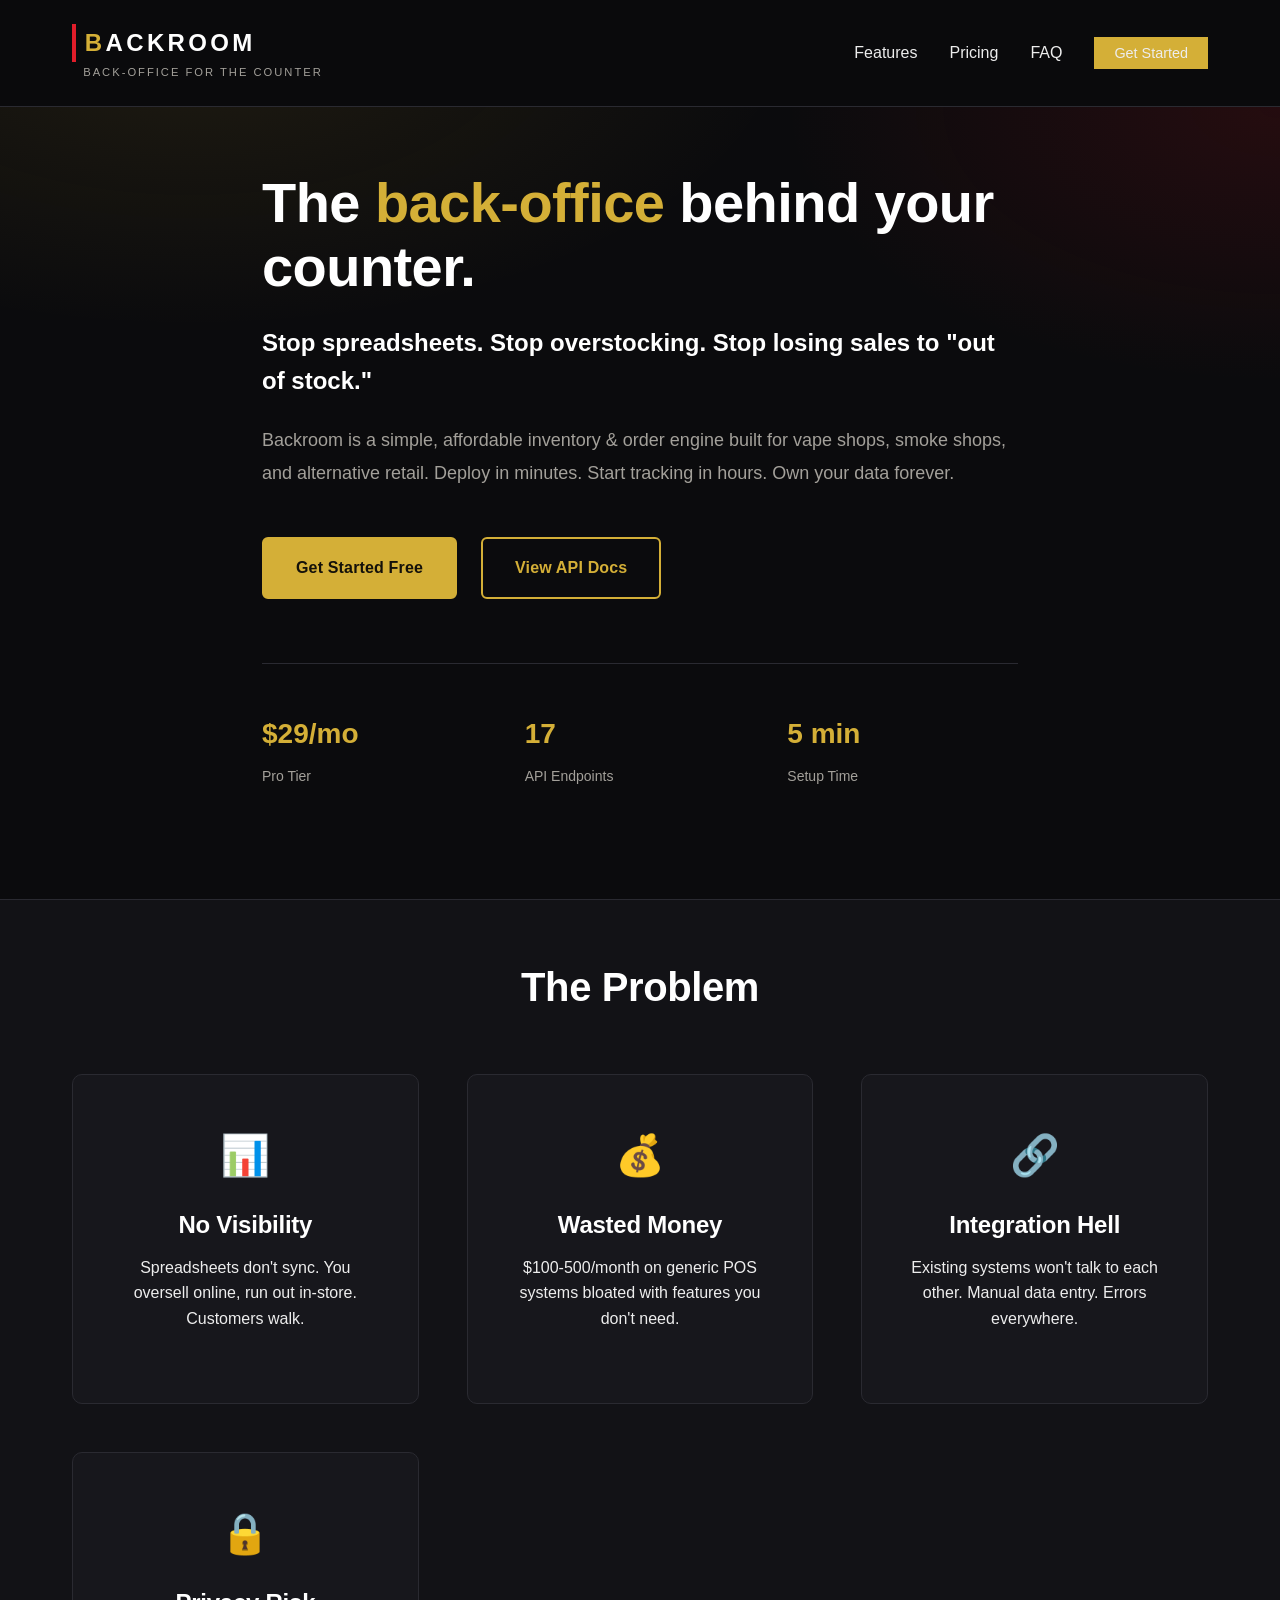
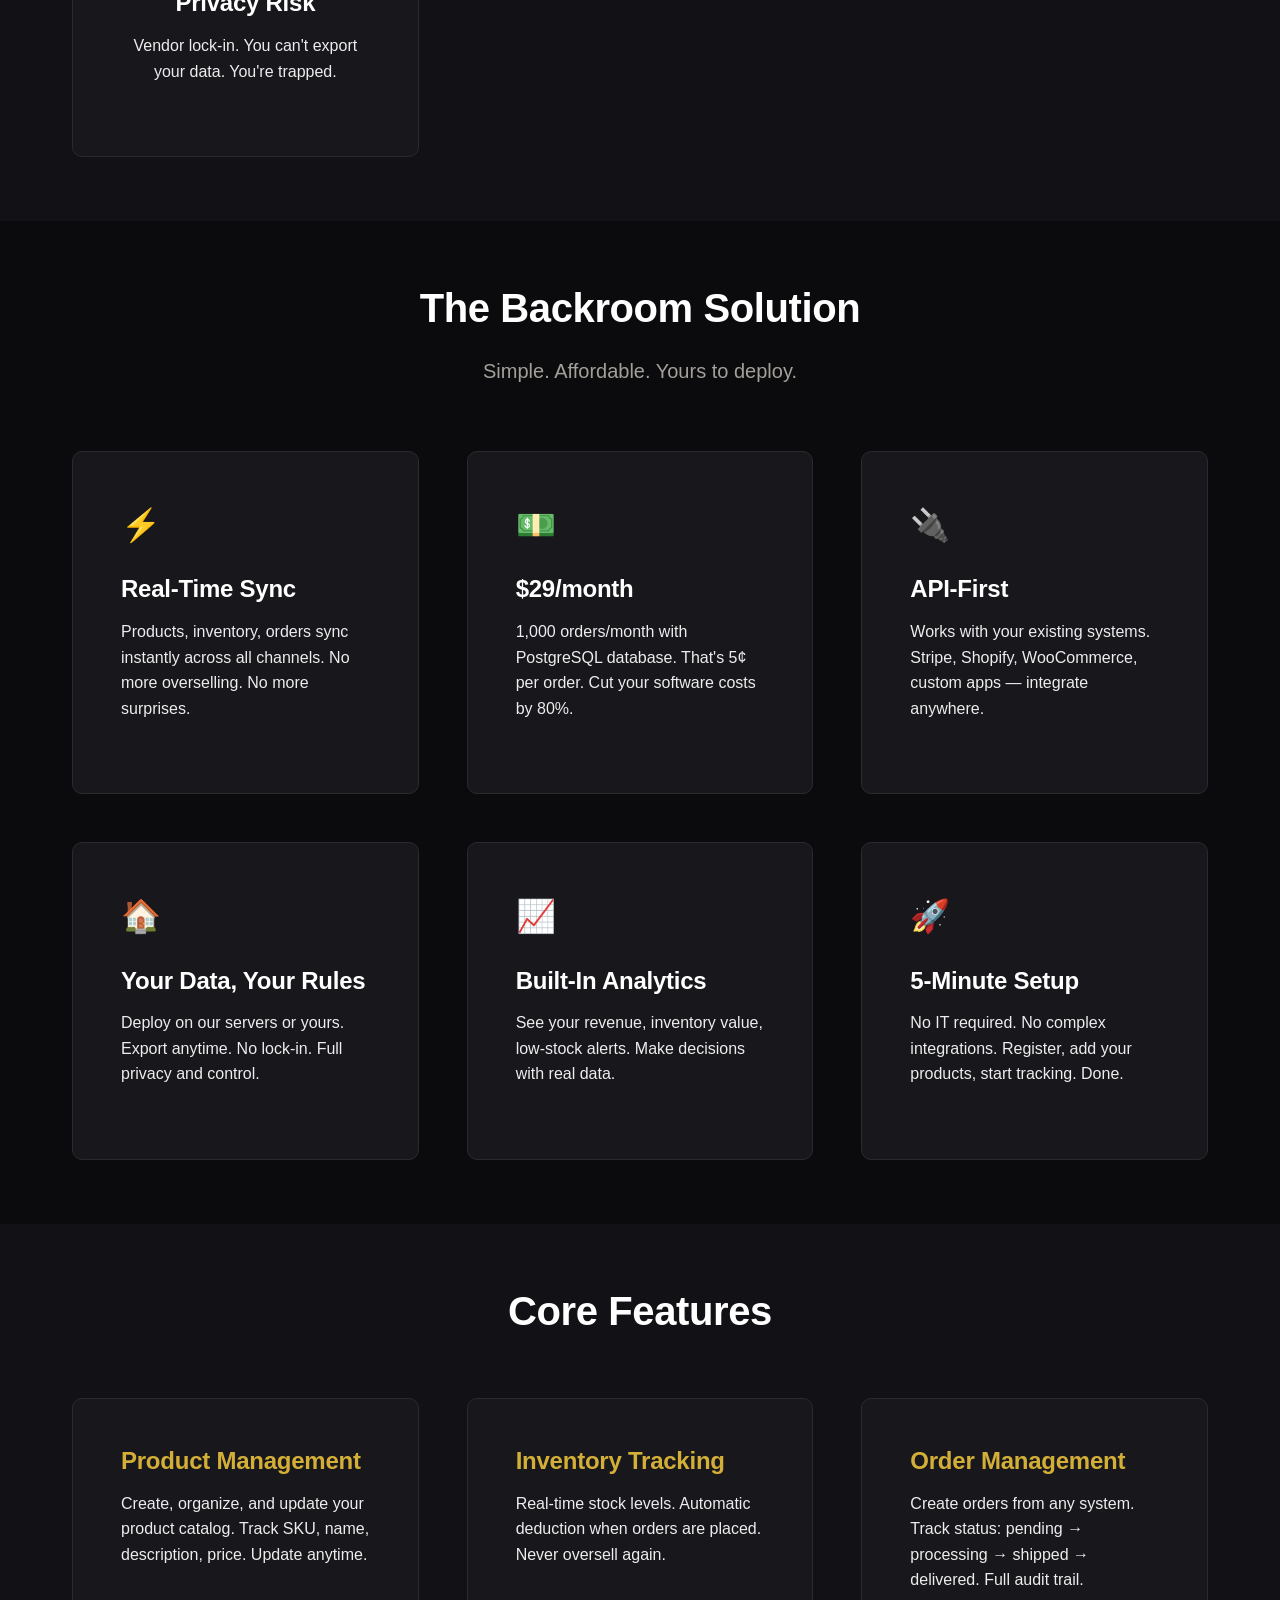
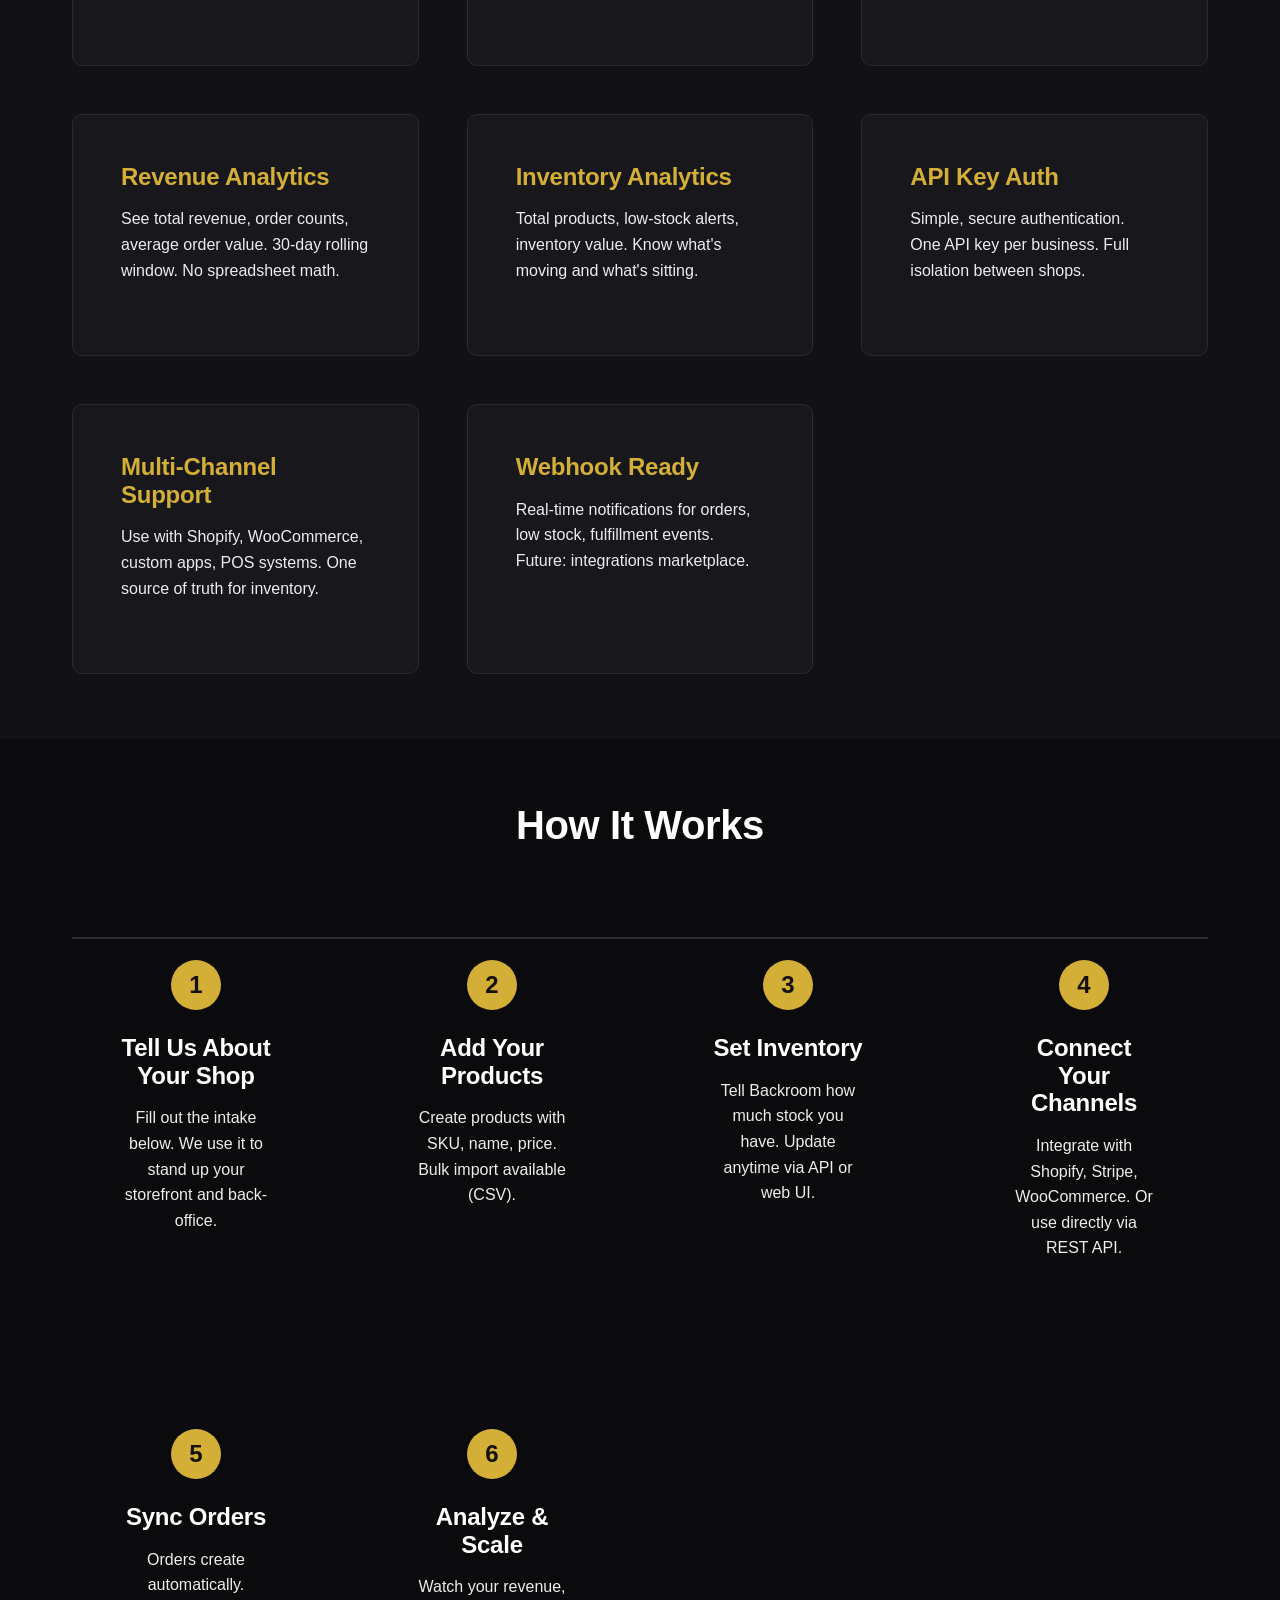
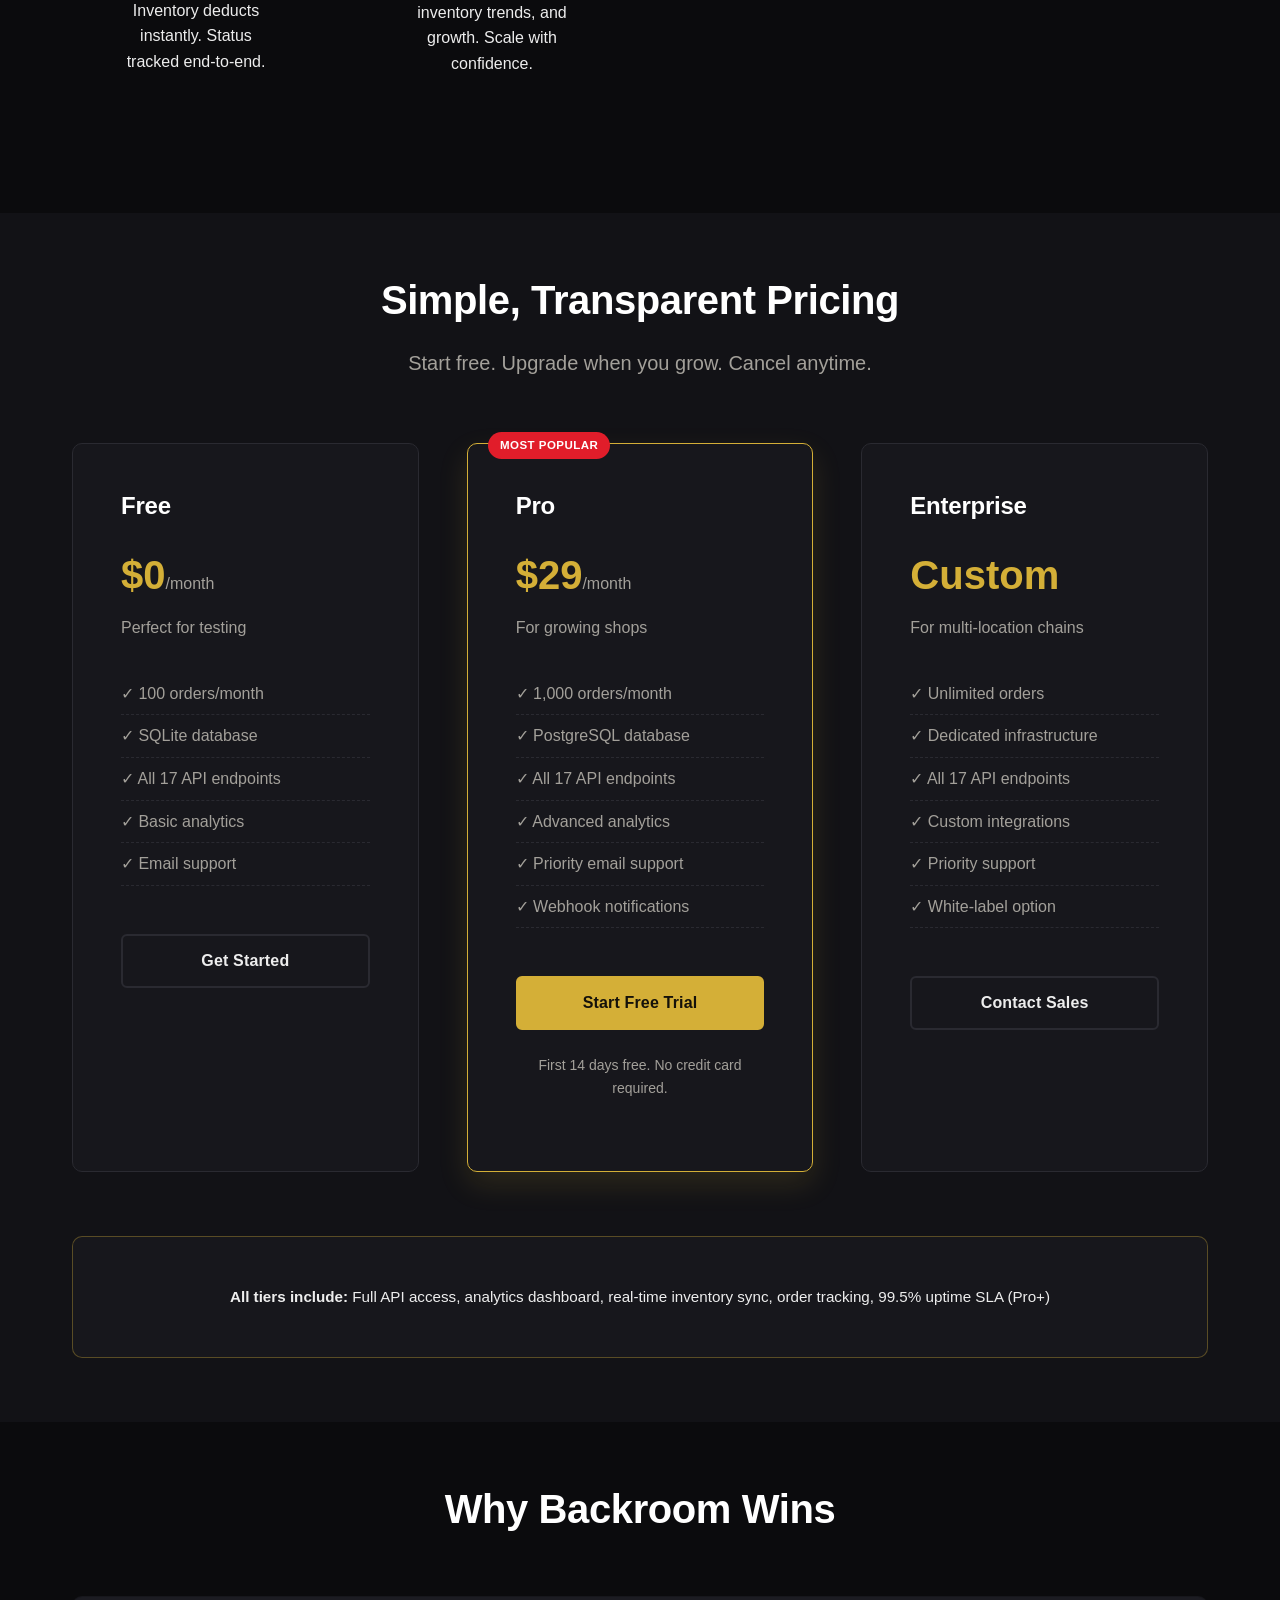
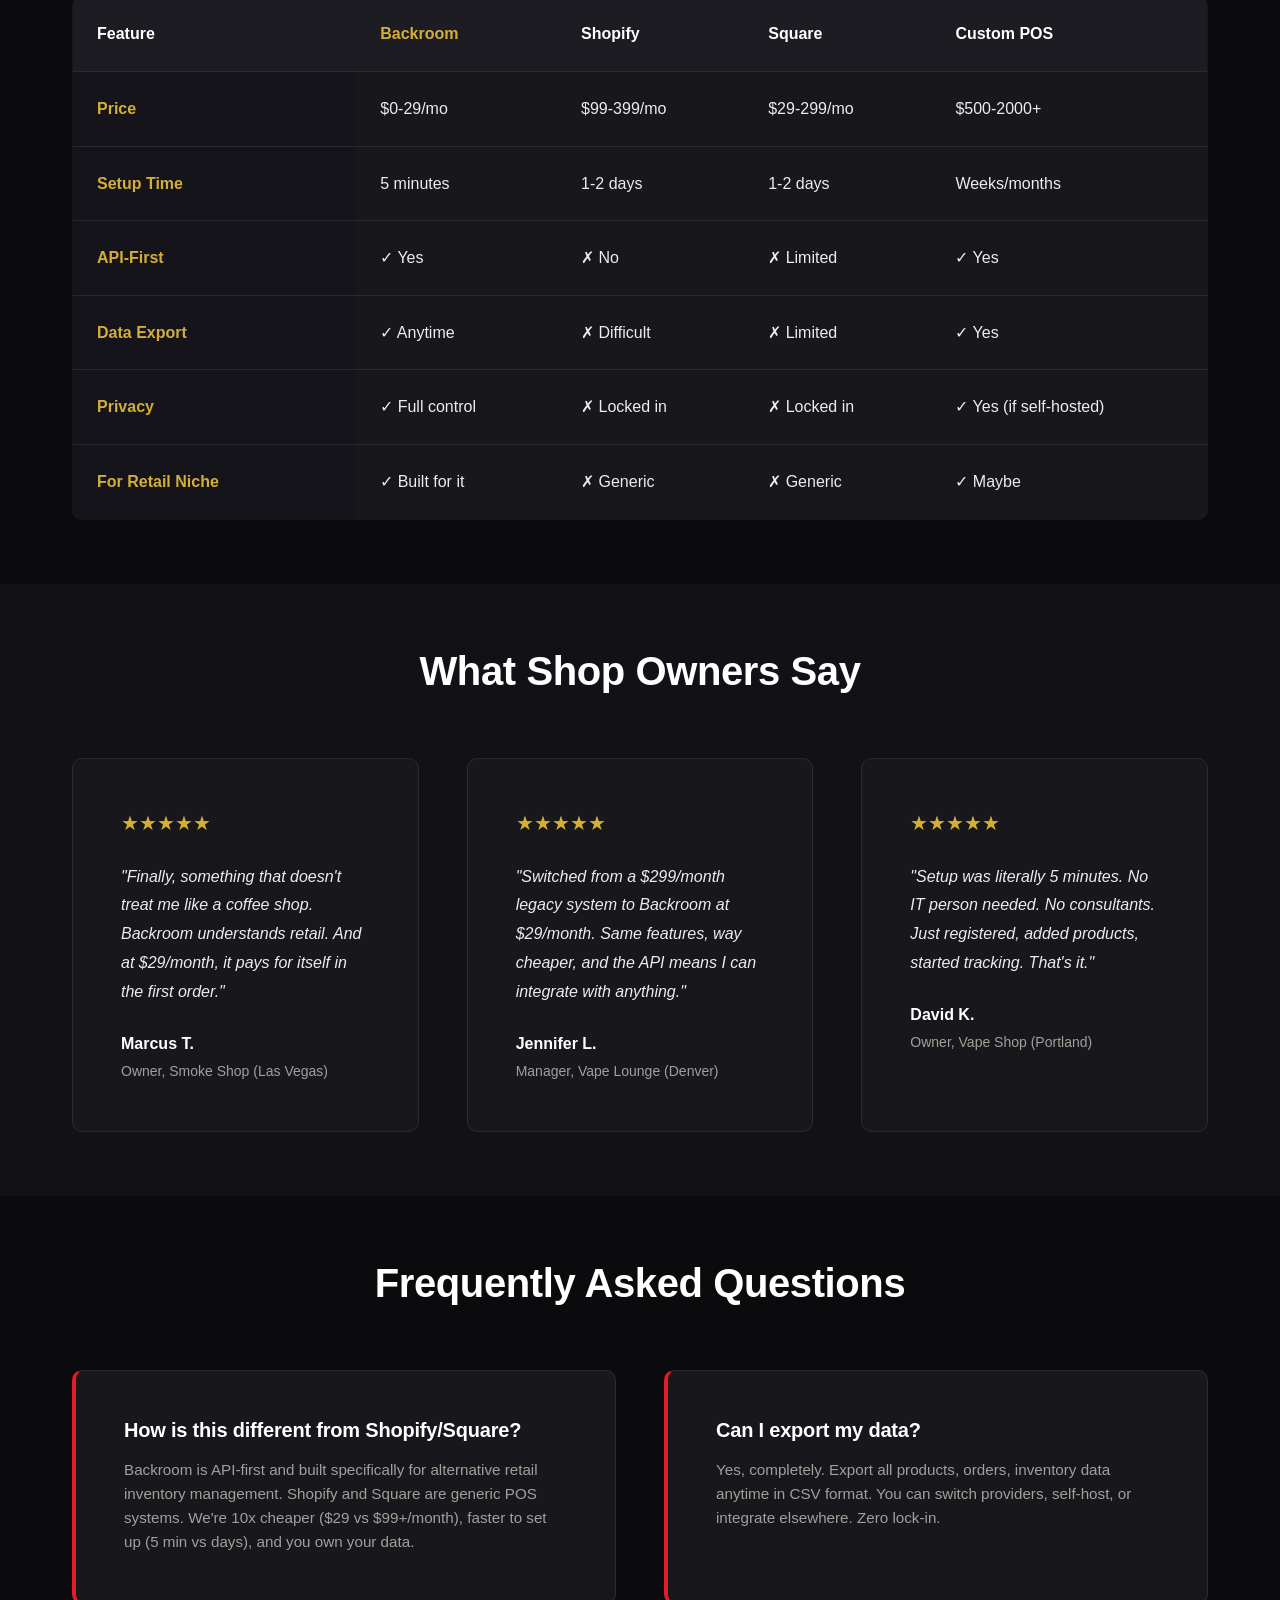
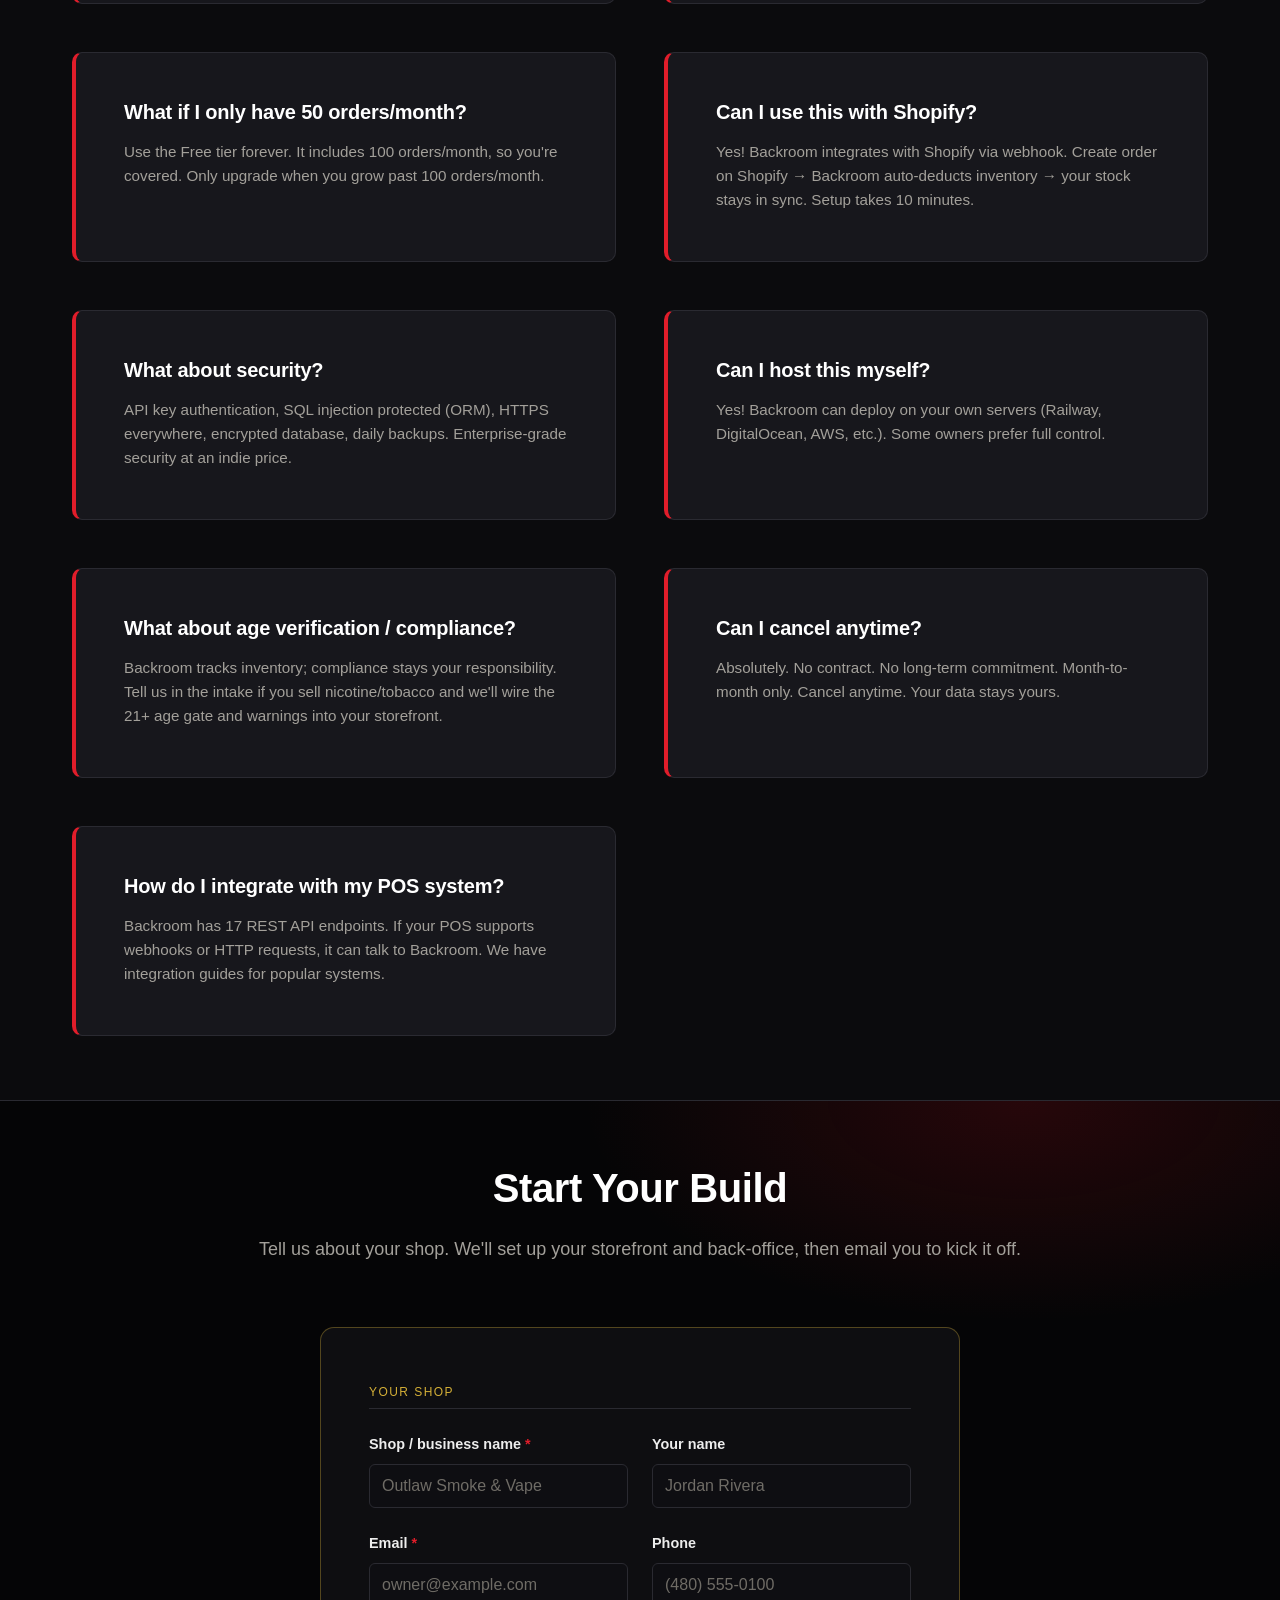
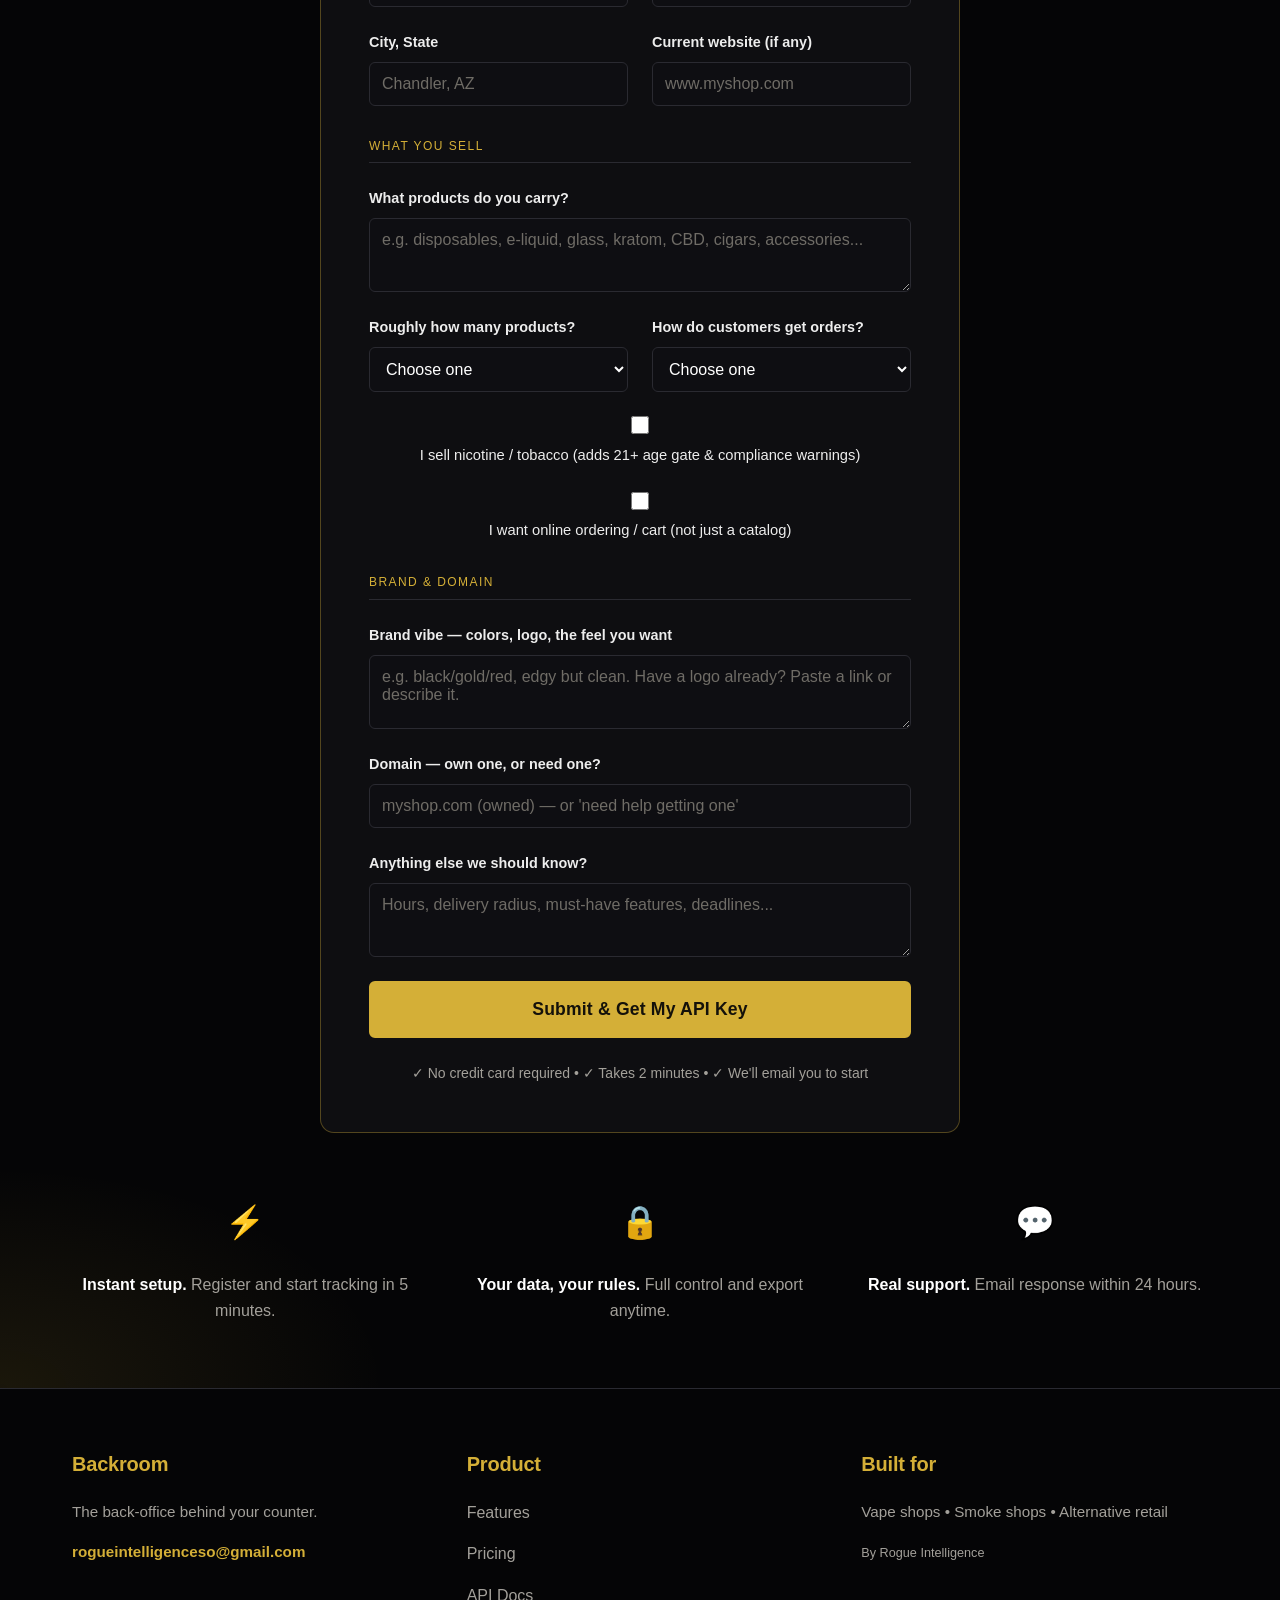
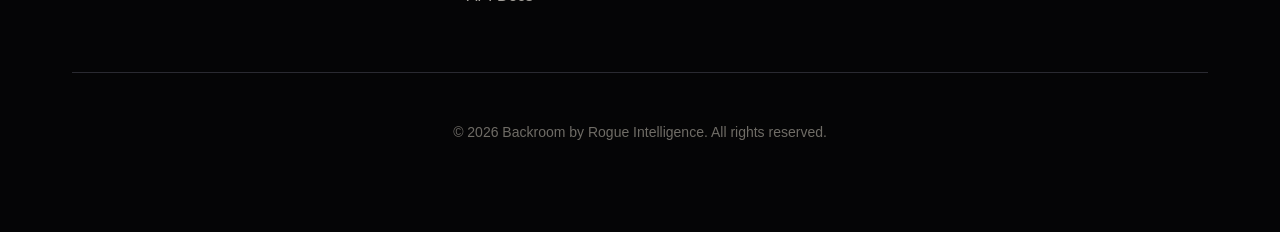
==== commit 940c184e: "Rebrand to Backroom (black/gold/red) + site-build questionnaire + email-compose order flow Co-Author" ====
--- a/index.html
+++ b/index.html
@@ -3,9 +3,9 @@
 <head>
     <meta charset="UTF-8">
     <meta name="viewport" content="width=device-width, initial-scale=1.0">
-    <meta name="description" content="SmokeStack - Inventory & order management API for vape shops and alternative retail. $29/month. Privacy-first. Deploy anywhere.">
-    <meta name="keywords" content="inventory management, vape shop software, smoke shop POS, retail API, order tracking">
-    <title>SmokeStack - Inventory API for Alternative Retail</title>
+    <meta name="description" content="Backroom - the back-office behind your counter. Inventory, orders, and analytics for vape shops, smoke shops, and alternative retail. $29/month. Privacy-first. Deploy anywhere.">
+    <meta name="keywords" content="inventory management, vape shop software, smoke shop POS, retail API, order tracking, alternative retail">
+    <title>Backroom - The Back-Office Behind Your Counter</title>
     <link rel="stylesheet" href="styles.css">
 </head>
 <body>
@@ -14,8 +14,8 @@
 <nav class="navbar">
     <div class="container">
         <div class="nav-brand">
-            <span class="logo">SmokeStack</span>
-            <span class="tagline">Inventory API</span>
+            <span class="logo">Backroom</span>
+            <span class="tagline">Back-office for the counter</span>
         </div>
         <ul class="nav-menu">
             <li><a href="#features">Features</a></li>
@@ -30,26 +30,17 @@
 <section class="hero">
     <div class="container hero-content">
         <div class="hero-text">
-            <h1>Inventory Management That Actually Works</h1>
+            <h1>The <span class="gold">back-office</span> behind your counter.</h1>
             <p class="hero-subtitle">Stop spreadsheets. Stop overstocking. Stop losing sales to "out of stock."</p>
-            <p class="hero-desc">SmokeStack is a simple, affordable inventory API purpose-built for vape shops and smoke shops. Deploy in minutes. Start tracking in hours. Cancel anytime.</p>
+            <p class="hero-desc">Backroom is a simple, affordable inventory &amp; order engine built for vape shops, smoke shops, and alternative retail. Deploy in minutes. Start tracking in hours. Own your data forever.</p>
             <div class="hero-cta">
                 <button class="btn btn-primary" onclick="scrollTo('#cta')">Get Started Free</button>
-                <a href="https://docs.smokestack.io" class="btn btn-secondary">View Docs</a>
+                <a href="https://smokestacksite.outlawsmokevape.com/docs" class="btn btn-secondary">View API Docs</a>
             </div>
             <div class="hero-stats">
-                <div class="stat">
-                    <strong>$29/mo</strong>
-                    <span>Pro Tier</span>
-                </div>
-                <div class="stat">
-                    <strong>17</strong>
-                    <span>API Endpoints</span>
-                </div>
-                <div class="stat">
-                    <strong>5 min</strong>
-                    <span>Setup Time</span>
-                </div>
+                <div class="stat"><strong>$29/mo</strong><span>Pro Tier</span></div>
+                <div class="stat"><strong>17</strong><span>API Endpoints</span></div>
+                <div class="stat"><strong>5 min</strong><span>Setup Time</span></div>
             </div>
         </div>
     </div>
@@ -61,22 +52,22 @@
         <h2>The Problem</h2>
         <div class="problem-grid">
             <div class="problem-item">
-                <span class="problem-icon">📊</span>
+                <span class="problem-icon">&#128202;</span>
                 <h3>No Visibility</h3>
                 <p>Spreadsheets don't sync. You oversell online, run out in-store. Customers walk.</p>
             </div>
             <div class="problem-item">
-                <span class="problem-icon">💰</span>
+                <span class="problem-icon">&#128176;</span>
                 <h3>Wasted Money</h3>
                 <p>$100-500/month on generic POS systems bloated with features you don't need.</p>
             </div>
             <div class="problem-item">
-                <span class="problem-icon">🔗</span>
+                <span class="problem-icon">&#128279;</span>
                 <h3>Integration Hell</h3>
                 <p>Existing systems won't talk to each other. Manual data entry. Errors everywhere.</p>
             </div>
             <div class="problem-item">
-                <span class="problem-icon">🔒</span>
+                <span class="problem-icon">&#128274;</span>
                 <h3>Privacy Risk</h3>
                 <p>Vendor lock-in. You can't export your data. You're trapped.</p>
             </div>
@@ -87,37 +78,36 @@
 <!-- SOLUTION -->
 <section class="solution">
     <div class="container">
-        <h2>The SmokeStack Solution</h2>
+        <h2>The Backroom Solution</h2>
         <p class="section-subtitle">Simple. Affordable. Yours to deploy.</p>
-        
         <div class="solution-grid">
             <div class="solution-item">
-                <span class="icon">⚡</span>
+                <span class="icon">&#9889;</span>
                 <h3>Real-Time Sync</h3>
                 <p>Products, inventory, orders sync instantly across all channels. No more overselling. No more surprises.</p>
             </div>
             <div class="solution-item">
-                <span class="icon">💵</span>
+                <span class="icon">&#128181;</span>
                 <h3>$29/month</h3>
-                <p>1,000 orders/month with PostgreSQL database. That's 5¢ per order. Cut your software costs by 80%.</p>
-            </div>
-            <div class="solution-item">
-                <span class="icon">🔌</span>
+                <p>1,000 orders/month with PostgreSQL database. That's 5&cent; per order. Cut your software costs by 80%.</p>
+            </div>
+            <div class="solution-item">
+                <span class="icon">&#128268;</span>
                 <h3>API-First</h3>
                 <p>Works with your existing systems. Stripe, Shopify, WooCommerce, custom apps — integrate anywhere.</p>
             </div>
             <div class="solution-item">
-                <span class="icon">🏠</span>
+                <span class="icon">&#127968;</span>
                 <h3>Your Data, Your Rules</h3>
                 <p>Deploy on our servers or yours. Export anytime. No lock-in. Full privacy and control.</p>
             </div>
             <div class="solution-item">
-                <span class="icon">📈</span>
+                <span class="icon">&#128200;</span>
                 <h3>Built-In Analytics</h3>
                 <p>See your revenue, inventory value, low-stock alerts. Make decisions with real data.</p>
             </div>
             <div class="solution-item">
-                <span class="icon">🚀</span>
+                <span class="icon">&#128640;</span>
                 <h3>5-Minute Setup</h3>
                 <p>No IT required. No complex integrations. Register, add your products, start tracking. Done.</p>
             </div>
@@ -129,40 +119,15 @@
 <section id="features" class="features">
     <div class="container">
         <h2>Core Features</h2>
-        
         <div class="features-list">
-            <div class="feature">
-                <h3>Product Management</h3>
-                <p>Create, organize, and update your product catalog. Track SKU, name, description, price. Update anytime.</p>
-            </div>
-            <div class="feature">
-                <h3>Inventory Tracking</h3>
-                <p>Real-time stock levels. Automatic deduction when orders are placed. Never oversell again.</p>
-            </div>
-            <div class="feature">
-                <h3>Order Management</h3>
-                <p>Create orders from any system. Track status: pending → processing → shipped → delivered. Full audit trail.</p>
-            </div>
-            <div class="feature">
-                <h3>Revenue Analytics</h3>
-                <p>See total revenue, order counts, average order value. 30-day rolling window. No spreadsheet math.</p>
-            </div>
-            <div class="feature">
-                <h3>Inventory Analytics</h3>
-                <p>Total products, low-stock alerts, inventory value. Know what's moving and what's sitting.</p>
-            </div>
-            <div class="feature">
-                <h3>API Key Auth</h3>
-                <p>Simple, secure authentication. One API key per business. Full isolation between shops.</p>
-            </div>
-            <div class="feature">
-                <h3>Multi-Channel Support</h3>
-                <p>Use with Shopify, WooCommerce, custom apps, POS systems. One source of truth for inventory.</p>
-            </div>
-            <div class="feature">
-                <h3>Webhook Ready</h3>
-                <p>Real-time notifications for orders, low stock, fulfillment events. Future: integrations marketplace.</p>
-            </div>
+            <div class="feature"><h3>Product Management</h3><p>Create, organize, and update your product catalog. Track SKU, name, description, price. Update anytime.</p></div>
+            <div class="feature"><h3>Inventory Tracking</h3><p>Real-time stock levels. Automatic deduction when orders are placed. Never oversell again.</p></div>
+            <div class="feature"><h3>Order Management</h3><p>Create orders from any system. Track status: pending → processing → shipped → delivered. Full audit trail.</p></div>
+            <div class="feature"><h3>Revenue Analytics</h3><p>See total revenue, order counts, average order value. 30-day rolling window. No spreadsheet math.</p></div>
+            <div class="feature"><h3>Inventory Analytics</h3><p>Total products, low-stock alerts, inventory value. Know what's moving and what's sitting.</p></div>
+            <div class="feature"><h3>API Key Auth</h3><p>Simple, secure authentication. One API key per business. Full isolation between shops.</p></div>
+            <div class="feature"><h3>Multi-Channel Support</h3><p>Use with Shopify, WooCommerce, custom apps, POS systems. One source of truth for inventory.</p></div>
+            <div class="feature"><h3>Webhook Ready</h3><p>Real-time notifications for orders, low stock, fulfillment events. Future: integrations marketplace.</p></div>
         </div>
     </div>
 </section>
@@ -171,38 +136,13 @@
 <section class="how-it-works">
     <div class="container">
         <h2>How It Works</h2>
-        
         <div class="steps">
-            <div class="step">
-                <div class="step-number">1</div>
-                <h3>Register Your Business</h3>
-                <p>Sign up with your shop name and email. Get your API key instantly.</p>
-            </div>
-            <div class="step">
-                <div class="step-number">2</div>
-                <h3>Add Your Products</h3>
-                <p>Create products with SKU, name, price. Bulk import available (CSV coming).</p>
-            </div>
-            <div class="step">
-                <div class="step-number">3</div>
-                <h3>Set Inventory</h3>
-                <p>Tell SmokeStack how much stock you have. Update anytime via API or web UI.</p>
-            </div>
-            <div class="step">
-                <div class="step-number">4</div>
-                <h3>Connect Your Channels</h3>
-                <p>Integrate with Shopify, Stripe, WooCommerce. Or use directly via REST API.</p>
-            </div>
-            <div class="step">
-                <div class="step-number">5</div>
-                <h3>Sync Orders</h3>
-                <p>Orders create automatically. Inventory deducts instantly. Status tracked end-to-end.</p>
-            </div>
-            <div class="step">
-                <div class="step-number">6</div>
-                <h3>Analyze & Scale</h3>
-                <p>Watch your revenue, inventory trends, and growth. Scale with confidence.</p>
-            </div>
+            <div class="step"><div class="step-number">1</div><h3>Tell Us About Your Shop</h3><p>Fill out the intake below. We use it to stand up your storefront and back-office.</p></div>
+            <div class="step"><div class="step-number">2</div><h3>Add Your Products</h3><p>Create products with SKU, name, price. Bulk import available (CSV).</p></div>
+            <div class="step"><div class="step-number">3</div><h3>Set Inventory</h3><p>Tell Backroom how much stock you have. Update anytime via API or web UI.</p></div>
+            <div class="step"><div class="step-number">4</div><h3>Connect Your Channels</h3><p>Integrate with Shopify, Stripe, WooCommerce. Or use directly via REST API.</p></div>
+            <div class="step"><div class="step-number">5</div><h3>Sync Orders</h3><p>Orders create automatically. Inventory deducts instantly. Status tracked end-to-end.</p></div>
+            <div class="step"><div class="step-number">6</div><h3>Analyze &amp; Scale</h3><p>Watch your revenue, inventory trends, and growth. Scale with confidence.</p></div>
         </div>
     </div>
 </section>
@@ -212,61 +152,53 @@
     <div class="container">
         <h2>Simple, Transparent Pricing</h2>
         <p class="section-subtitle">Start free. Upgrade when you grow. Cancel anytime.</p>
-        
         <div class="pricing-grid">
-            <!-- FREE -->
             <div class="price-card">
                 <h3>Free</h3>
                 <div class="price">$0<span>/month</span></div>
                 <p class="price-desc">Perfect for testing</p>
                 <ul class="features-list-pricing">
-                    <li>✓ 100 orders/month</li>
-                    <li>✓ SQLite database</li>
-                    <li>✓ All 17 API endpoints</li>
-                    <li>✓ Basic analytics</li>
-                    <li>✓ Email support</li>
-                    <li>✗ Advanced features</li>
+                    <li>&#10003; 100 orders/month</li>
+                    <li>&#10003; SQLite database</li>
+                    <li>&#10003; All 17 API endpoints</li>
+                    <li>&#10003; Basic analytics</li>
+                    <li>&#10003; Email support</li>
                 </ul>
                 <button class="btn btn-outline" onclick="startFree()">Get Started</button>
             </div>
-
-            <!-- PRO (recommended) -->
             <div class="price-card featured">
                 <div class="badge">Most Popular</div>
                 <h3>Pro</h3>
                 <div class="price">$29<span>/month</span></div>
                 <p class="price-desc">For growing shops</p>
                 <ul class="features-list-pricing">
-                    <li>✓ 1,000 orders/month</li>
-                    <li>✓ PostgreSQL database</li>
-                    <li>✓ All 17 API endpoints</li>
-                    <li>✓ Advanced analytics</li>
-                    <li>✓ Priority email support</li>
-                    <li>✓ Webhook notifications</li>
+                    <li>&#10003; 1,000 orders/month</li>
+                    <li>&#10003; PostgreSQL database</li>
+                    <li>&#10003; All 17 API endpoints</li>
+                    <li>&#10003; Advanced analytics</li>
+                    <li>&#10003; Priority email support</li>
+                    <li>&#10003; Webhook notifications</li>
                 </ul>
                 <button class="btn btn-primary" onclick="goToPricing()">Start Free Trial</button>
                 <p class="price-note">First 14 days free. No credit card required.</p>
             </div>
-
-            <!-- ENTERPRISE -->
             <div class="price-card">
                 <h3>Enterprise</h3>
                 <div class="price">Custom</div>
                 <p class="price-desc">For multi-location chains</p>
                 <ul class="features-list-pricing">
-                    <li>✓ Unlimited orders</li>
-                    <li>✓ Dedicated infrastructure</li>
-                    <li>✓ All 17 API endpoints</li>
-                    <li>✓ Custom integrations</li>
-                    <li>✓ Priority support</li>
-                    <li>✓ White-label option</li>
+                    <li>&#10003; Unlimited orders</li>
+                    <li>&#10003; Dedicated infrastructure</li>
+                    <li>&#10003; All 17 API endpoints</li>
+                    <li>&#10003; Custom integrations</li>
+                    <li>&#10003; Priority support</li>
+                    <li>&#10003; White-label option</li>
                 </ul>
                 <button class="btn btn-outline" onclick="contactSales()">Contact Sales</button>
             </div>
         </div>
-
         <div class="pricing-note-bottom">
-            <p><strong>🎁 All tiers include:</strong> Full API access, analytics dashboard, real-time inventory sync, order tracking, 99.5% uptime SLA (Pro+)</p>
+            <p><strong>All tiers include:</strong> Full API access, analytics dashboard, real-time inventory sync, order tracking, 99.5% uptime SLA (Pro+)</p>
         </div>
     </div>
 </section>
@@ -274,61 +206,18 @@
 <!-- COMPARISON -->
 <section class="comparison">
     <div class="container">
-        <h2>Why SmokeStack Wins</h2>
-        
+        <h2>Why Backroom Wins</h2>
         <table class="comparison-table">
             <thead>
-                <tr>
-                    <th>Feature</th>
-                    <th>SmokeStack</th>
-                    <th>Shopify</th>
-                    <th>Square</th>
-                    <th>Custom POS</th>
-                </tr>
+                <tr><th>Feature</th><th>Backroom</th><th>Shopify</th><th>Square</th><th>Custom POS</th></tr>
             </thead>
             <tbody>
-                <tr>
-                    <td><strong>Price</strong></td>
-                    <td>$0-29/mo</td>
-                    <td>$99-399/mo</td>
-                    <td>$29-299/mo</td>
-                    <td>$500-2000+</td>
-                </tr>
-                <tr>
-                    <td><strong>Setup Time</strong></td>
-                    <td>5 minutes</td>
-                    <td>1-2 days</td>
-                    <td>1-2 days</td>
-                    <td>Weeks/months</td>
-                </tr>
-                <tr>
-                    <td><strong>API-First</strong></td>
-                    <td>✓ Yes</td>
-                    <td>✗ No</td>
-                    <td>✗ Limited</td>
-                    <td>✓ Yes</td>
-                </tr>
-                <tr>
-                    <td><strong>Data Export</strong></td>
-                    <td>✓ Anytime</td>
-                    <td>✗ Difficult</td>
-                    <td>✗ Limited</td>
-                    <td>✓ Yes</td>
-                </tr>
-                <tr>
-                    <td><strong>Privacy</strong></td>
-                    <td>✓ Full control</td>
-                    <td>✗ Locked in</td>
-                    <td>✗ Locked in</td>
-                    <td>✓ Yes (if self-hosted)</td>
-                </tr>
-                <tr>
-                    <td><strong>For Retail Niche</strong></td>
-                    <td>✓ Built for it</td>
-                    <td>✗ Generic</td>
-                    <td>✗ Generic</td>
-                    <td>✓ Maybe</td>
-                </tr>
+                <tr><td><strong>Price</strong></td><td>$0-29/mo</td><td>$99-399/mo</td><td>$29-299/mo</td><td>$500-2000+</td></tr>
+                <tr><td><strong>Setup Time</strong></td><td>5 minutes</td><td>1-2 days</td><td>1-2 days</td><td>Weeks/months</td></tr>
+                <tr><td><strong>API-First</strong></td><td>&#10003; Yes</td><td>&#10007; No</td><td>&#10007; Limited</td><td>&#10003; Yes</td></tr>
+                <tr><td><strong>Data Export</strong></td><td>&#10003; Anytime</td><td>&#10007; Difficult</td><td>&#10007; Limited</td><td>&#10003; Yes</td></tr>
+                <tr><td><strong>Privacy</strong></td><td>&#10003; Full control</td><td>&#10007; Locked in</td><td>&#10007; Locked in</td><td>&#10003; Yes (if self-hosted)</td></tr>
+                <tr><td><strong>For Retail Niche</strong></td><td>&#10003; Built for it</td><td>&#10007; Generic</td><td>&#10007; Generic</td><td>&#10003; Maybe</td></tr>
             </tbody>
         </table>
     </div>
@@ -337,34 +226,22 @@
 <!-- TESTIMONIALS -->
 <section class="testimonials">
     <div class="container">
-        <h2>What Our Customers Say</h2>
-        
+        <h2>What Shop Owners Say</h2>
         <div class="testimonial-grid">
             <div class="testimonial">
-                <div class="stars">★★★★★</div>
-                <p class="quote">"Finally, something that doesn't treat me like a coffee shop. SmokeStack understands retail. And at $29/month, it pays for itself in the first order."</p>
-                <div class="author">
-                    <strong>Marcus T.</strong>
-                    <span>Owner, Smoke Shop (Las Vegas)</span>
-                </div>
-            </div>
-
+                <div class="stars">&#9733;&#9733;&#9733;&#9733;&#9733;</div>
+                <p class="quote">"Finally, something that doesn't treat me like a coffee shop. Backroom understands retail. And at $29/month, it pays for itself in the first order."</p>
+                <div class="author"><strong>Marcus T.</strong><span>Owner, Smoke Shop (Las Vegas)</span></div>
+            </div>
             <div class="testimonial">
-                <div class="stars">★★★★★</div>
-                <p class="quote">"Switched from $299/month legacy system to SmokeStack at $29/month. Same features, way cheaper, and the API means I can integrate with anything."</p>
-                <div class="author">
-                    <strong>Jennifer L.</strong>
-                    <span>Manager, Vape Lounge (Denver)</span>
-                </div>
-            </div>
-
+                <div class="stars">&#9733;&#9733;&#9733;&#9733;&#9733;</div>
+                <p class="quote">"Switched from a $299/month legacy system to Backroom at $29/month. Same features, way cheaper, and the API means I can integrate with anything."</p>
+                <div class="author"><strong>Jennifer L.</strong><span>Manager, Vape Lounge (Denver)</span></div>
+            </div>
             <div class="testimonial">
-                <div class="stars">★★★★★</div>
+                <div class="stars">&#9733;&#9733;&#9733;&#9733;&#9733;</div>
                 <p class="quote">"Setup was literally 5 minutes. No IT person needed. No consultants. Just registered, added products, started tracking. That's it."</p>
-                <div class="author">
-                    <strong>David K.</strong>
-                    <span>Owner, Vape Shop (Portland)</span>
-                </div>
+                <div class="author"><strong>David K.</strong><span>Owner, Vape Shop (Portland)</span></div>
             </div>
         </div>
     </div>
@@ -374,93 +251,119 @@
 <section id="faq" class="faq">
     <div class="container">
         <h2>Frequently Asked Questions</h2>
-        
         <div class="faq-grid">
-            <div class="faq-item">
-                <h4>How is this different from Shopify/Square?</h4>
-                <p>SmokeStack is API-first and built specifically for alternative retail inventory management. Shopify and Square are generic POS systems. We're 10x cheaper ($29 vs $99+/month), faster to set up (5 min vs days), and you own your data.</p>
-            </div>
-
-            <div class="faq-item">
-                <h4>Can I export my data?</h4>
-                <p>Yes, completely. Export all products, orders, inventory data anytime in CSV format. You can switch providers, self-host, or integrate elsewhere. Zero lock-in.</p>
-            </div>
-
-            <div class="faq-item">
-                <h4>What if I only have 50 orders/month?</h4>
-                <p>Use the Free tier forever. It includes 100 orders/month, so you're covered. Only upgrade when you grow past 100 orders/month.</p>
-            </div>
-
-            <div class="faq-item">
-                <h4>Can I use this with Shopify?</h4>
-                <p>Yes! SmokeStack integrates with Shopify via webhook. Create order on Shopify → SmokeStack auto-deducts inventory → your stock stays in sync. Setup takes 10 minutes.</p>
-            </div>
-
-            <div class="faq-item">
-                <h4>What about security?</h4>
-                <p>API key authentication, SQL injection protected (ORM), HTTPS everywhere, encrypted database, daily backups. Enterprise-grade security at indie price.</p>
-            </div>
-
-            <div class="faq-item">
-                <h4>Can I host this myself?</h4>
-                <p>Yes! SmokeStack is open-source. You can deploy on your own servers (DigitalOcean, AWS, etc.). Some customers prefer full control.</p>
-            </div>
-
-            <div class="faq-item">
-                <h4>What about age verification / compliance?</h4>
-                <p>SmokeStack doesn't enforce compliance — that's your responsibility. We just track inventory. Use with your existing legal/compliance process.</p>
-            </div>
-
-            <div class="faq-item">
-                <h4>Do you have a phone number to call?</h4>
-                <p>Not yet (we're small). Email support is fast though — usually <24h. Enterprise customers get priority and direct contact.</p>
-            </div>
-
-            <div class="faq-item">
-                <h4>Can I cancel anytime?</h4>
-                <p>Absolutely. No contract. No long-term commitment. Month-to-month only. Cancel anytime with one click. Your data stays yours.</p>
-            </div>
-
-            <div class="faq-item">
-                <h4>How do I integrate with my POS system?</h4>
-                <p>SmokeStack has 17 REST API endpoints. If your POS supports webhooks or HTTP requests, it can talk to SmokeStack. We have integration guides for popular systems.</p>
-            </div>
-        </div>
-    </div>
-</section>
-
-<!-- CTA -->
+            <div class="faq-item"><h4>How is this different from Shopify/Square?</h4><p>Backroom is API-first and built specifically for alternative retail inventory management. Shopify and Square are generic POS systems. We're 10x cheaper ($29 vs $99+/month), faster to set up (5 min vs days), and you own your data.</p></div>
+            <div class="faq-item"><h4>Can I export my data?</h4><p>Yes, completely. Export all products, orders, inventory data anytime in CSV format. You can switch providers, self-host, or integrate elsewhere. Zero lock-in.</p></div>
+            <div class="faq-item"><h4>What if I only have 50 orders/month?</h4><p>Use the Free tier forever. It includes 100 orders/month, so you're covered. Only upgrade when you grow past 100 orders/month.</p></div>
+            <div class="faq-item"><h4>Can I use this with Shopify?</h4><p>Yes! Backroom integrates with Shopify via webhook. Create order on Shopify → Backroom auto-deducts inventory → your stock stays in sync. Setup takes 10 minutes.</p></div>
+            <div class="faq-item"><h4>What about security?</h4><p>API key authentication, SQL injection protected (ORM), HTTPS everywhere, encrypted database, daily backups. Enterprise-grade security at an indie price.</p></div>
+            <div class="faq-item"><h4>Can I host this myself?</h4><p>Yes! Backroom can deploy on your own servers (Railway, DigitalOcean, AWS, etc.). Some owners prefer full control.</p></div>
+            <div class="faq-item"><h4>What about age verification / compliance?</h4><p>Backroom tracks inventory; compliance stays your responsibility. Tell us in the intake if you sell nicotine/tobacco and we'll wire the 21+ age gate and warnings into your storefront.</p></div>
+            <div class="faq-item"><h4>Can I cancel anytime?</h4><p>Absolutely. No contract. No long-term commitment. Month-to-month only. Cancel anytime. Your data stays yours.</p></div>
+            <div class="faq-item"><h4>How do I integrate with my POS system?</h4><p>Backroom has 17 REST API endpoints. If your POS supports webhooks or HTTP requests, it can talk to Backroom. We have integration guides for popular systems.</p></div>
+        </div>
+    </div>
+</section>
+
+<!-- CTA / SITE-BUILD INTAKE -->
 <section id="cta" class="cta-final">
     <div class="container">
-        <h2>Ready to Stop Losing Money on Inventory?</h2>
-        <p>Start free. Scale at $29/month. Own your data forever.</p>
-        
+        <h2>Start Your Build</h2>
+        <p>Tell us about your shop. We'll set up your storefront and back-office, then email you to kick it off.</p>
+
         <form class="signup-form" id="signupForm" onsubmit="handleSignup(event)">
-            <div class="form-group">
-                <label for="shopName">Shop Name</label>
-                <input type="text" id="shopName" name="shopName" placeholder="My Vape Shop" required>
-            </div>
-            <div class="form-group">
-                <label for="email">Email</label>
-                <input type="email" id="email" name="email" placeholder="owner@example.com" required>
-            </div>
-            <button type="submit" class="btn btn-primary btn-large">Get Started Free (14 Days)</button>
-            <p class="form-note">✓ No credit card required • ✓ Takes 2 minutes • ✓ Cancel anytime</p>
+            <div class="form-section-label">Your shop</div>
+            <div class="form-row">
+                <div class="form-group">
+                    <label for="shopName">Shop / business name <span class="req">*</span></label>
+                    <input type="text" id="shopName" name="shopName" placeholder="Outlaw Smoke &amp; Vape" required>
+                </div>
+                <div class="form-group">
+                    <label for="ownerName">Your name</label>
+                    <input type="text" id="ownerName" name="ownerName" placeholder="Jordan Rivera">
+                </div>
+            </div>
+            <div class="form-row">
+                <div class="form-group">
+                    <label for="email">Email <span class="req">*</span></label>
+                    <input type="email" id="email" name="email" placeholder="owner@example.com" required>
+                </div>
+                <div class="form-group">
+                    <label for="phone">Phone</label>
+                    <input type="tel" id="phone" name="phone" placeholder="(480) 555-0100">
+                </div>
+            </div>
+            <div class="form-row">
+                <div class="form-group">
+                    <label for="location">City, State</label>
+                    <input type="text" id="location" name="location" placeholder="Chandler, AZ">
+                </div>
+                <div class="form-group">
+                    <label for="currentWebsite">Current website (if any)</label>
+                    <input type="text" id="currentWebsite" name="currentWebsite" placeholder="www.myshop.com">
+                </div>
+            </div>
+
+            <div class="form-section-label">What you sell</div>
+            <div class="form-group full">
+                <label for="productsSold">What products do you carry?</label>
+                <textarea id="productsSold" name="productsSold" placeholder="e.g. disposables, e-liquid, glass, kratom, CBD, cigars, accessories..."></textarea>
+            </div>
+            <div class="form-row">
+                <div class="form-group">
+                    <label for="catalogSize">Roughly how many products?</label>
+                    <select id="catalogSize" name="catalogSize">
+                        <option value="">Choose one</option>
+                        <option>Under 100</option>
+                        <option>100 - 500</option>
+                        <option>500 - 2,000</option>
+                        <option>2,000 - 6,000</option>
+                        <option>6,000+</option>
+                    </select>
+                </div>
+                <div class="form-group">
+                    <label for="fulfillment">How do customers get orders?</label>
+                    <select id="fulfillment" name="fulfillment">
+                        <option value="">Choose one</option>
+                        <option>Local delivery</option>
+                        <option>In-store pickup</option>
+                        <option>Delivery + pickup</option>
+                        <option>Shipping</option>
+                        <option>All of the above</option>
+                    </select>
+                </div>
+            </div>
+            <div class="form-group full form-check">
+                <input type="checkbox" id="sellsNicotine" name="sellsNicotine">
+                <label for="sellsNicotine">I sell nicotine / tobacco (adds 21+ age gate &amp; compliance warnings)</label>
+            </div>
+            <div class="form-group full form-check">
+                <input type="checkbox" id="needsOnlineOrdering" name="needsOnlineOrdering">
+                <label for="needsOnlineOrdering">I want online ordering / cart (not just a catalog)</label>
+            </div>
+
+            <div class="form-section-label">Brand &amp; domain</div>
+            <div class="form-group full">
+                <label for="brandVibe">Brand vibe — colors, logo, the feel you want</label>
+                <textarea id="brandVibe" name="brandVibe" placeholder="e.g. black/gold/red, edgy but clean. Have a logo already? Paste a link or describe it."></textarea>
+            </div>
+            <div class="form-group full">
+                <label for="domain">Domain — own one, or need one?</label>
+                <input type="text" id="domain" name="domain" placeholder="myshop.com (owned) — or 'need help getting one'">
+            </div>
+            <div class="form-group full">
+                <label for="notes">Anything else we should know?</label>
+                <textarea id="notes" name="notes" placeholder="Hours, delivery radius, must-have features, deadlines..."></textarea>
+            </div>
+
+            <button type="submit" class="btn btn-primary btn-large">Submit &amp; Get My API Key</button>
+            <p class="form-note">&#10003; No credit card required &bull; &#10003; Takes 2 minutes &bull; &#10003; We'll email you to start</p>
         </form>
 
         <div class="cta-features">
-            <div class="cta-feature">
-                <span class="icon">⚡</span>
-                <p><strong>Instant setup.</strong> Register and start tracking in 5 minutes.</p>
-            </div>
-            <div class="cta-feature">
-                <span class="icon">🔒</span>
-                <p><strong>Your data, your rules.</strong> Full control and export anytime.</p>
-            </div>
-            <div class="cta-feature">
-                <span class="icon">💬</span>
-                <p><strong>Real support.</strong> Email response within 24 hours.</p>
-            </div>
+            <div class="cta-feature"><span class="icon">&#9889;</span><p><strong>Instant setup.</strong> Register and start tracking in 5 minutes.</p></div>
+            <div class="cta-feature"><span class="icon">&#128274;</span><p><strong>Your data, your rules.</strong> Full control and export anytime.</p></div>
+            <div class="cta-feature"><span class="icon">&#128172;</span><p><strong>Real support.</strong> Email response within 24 hours.</p></div>
         </div>
     </div>
 </section>
@@ -470,36 +373,26 @@
     <div class="container">
         <div class="footer-content">
             <div class="footer-col">
-                <h4>SmokeStack</h4>
-                <p>Inventory API for alternative retail.</p>
-                <p class="footer-contact">support@smokestack.io</p>
+                <h4>Backroom</h4>
+                <p>The back-office behind your counter.</p>
+                <p class="footer-contact"><a href="mailto:rogueintelligenceso@gmail.com" class="footer-contact">rogueintelligenceso@gmail.com</a></p>
             </div>
             <div class="footer-col">
                 <h4>Product</h4>
                 <ul>
                     <li><a href="#features">Features</a></li>
                     <li><a href="#pricing">Pricing</a></li>
-                    <li><a href="https://docs.smokestack.io">API Docs</a></li>
-                    <li><a href="https://status.smokestack.io">Status</a></li>
-                </ul>
-            </div>
-            <div class="footer-col">
-                <h4>Company</h4>
-                <ul>
-                    <li><a href="/about">About</a></li>
-                    <li><a href="/blog">Blog</a></li>
-                    <li><a href="/privacy">Privacy</a></li>
-                    <li><a href="/terms">Terms</a></li>
+                    <li><a href="https://smokestacksite.outlawsmokevape.com/docs">API Docs</a></li>
                 </ul>
             </div>
             <div class="footer-col">
                 <h4>Built for</h4>
-                <p>Vape shops • Smoke shops • Alternative retail</p>
+                <p>Vape shops &bull; Smoke shops &bull; Alternative retail</p>
                 <p><small>By Rogue Intelligence</small></p>
             </div>
         </div>
         <div class="footer-bottom">
-            <p>&copy; 2026 SmokeStack. All rights reserved.</p>
+            <p>&copy; 2026 Backroom by Rogue Intelligence. All rights reserved.</p>
         </div>
     </div>
 </footer>
--- a/styles.css
+++ b/styles.css
@@ -1,991 +1,277 @@
 /* ============================================
-   SMOKESTACK LANDING PAGE - STYLES
+   BACKROOM — LANDING PAGE STYLES
+   Black · Gold · Red
    ============================================ */
 
 :root {
-    /* Colors */
-    --primary: #ff6b35;
-    --secondary: #1a1a1a;
-    --accent: #00d4ff;
-    --light: #f5f5f5;
-    --text: #333;
-    --text-light: #666;
-    --border: #ddd;
-    --success: #28a745;
-    
+    /* Brand palette */
+    --ink:        #0b0b0d;   /* page background (near-black) */
+    --panel:      #121216;   /* alternating section background */
+    --card:       #17171c;   /* card surface */
+    --line:       #2a2a31;   /* hairline border */
+    --line-gold:  rgba(212, 175, 55, 0.35);
+
+    --text:       #ededed;
+    --muted:      #a3a09a;
+
+    --gold:       #d4af37;
+    --gold-dark:  #a9852a;
+    --gold-soft:  rgba(212, 175, 55, 0.12);
+
+    --red:        #c1121f;
+    --red-bright: #e11d2a;
+    --red-soft:   rgba(193, 18, 31, 0.12);
+
+    /* Aliases so legacy class names keep working */
+    --primary:    var(--gold);
+    --accent:     var(--red-bright);
+    --secondary:  #000000;
+    --light:      var(--panel);
+    --border:     var(--line);
+
     /* Spacing */
-    --spacing-xs: 0.5rem;
-    --spacing-sm: 1rem;
-    --spacing-md: 1.5rem;
-    --spacing-lg: 2rem;
-    --spacing-xl: 3rem;
-    --spacing-2xl: 4rem;
-    
-    /* Typography */
+    --spacing-xs: 0.5rem;  --spacing-sm: 1rem;   --spacing-md: 1.5rem;
+    --spacing-lg: 2rem;    --spacing-xl: 3rem;   --spacing-2xl: 4rem;
+
+    /* Type */
     --font-sans: -apple-system, BlinkMacSystemFont, 'Segoe UI', Roboto, 'Helvetica Neue', Arial, sans-serif;
     --font-mono: 'Courier New', monospace;
 }
 
-* {
-    margin: 0;
-    padding: 0;
-    box-sizing: border-box;
-}
-
-html {
-    scroll-behavior: smooth;
-}
+* { margin: 0; padding: 0; box-sizing: border-box; }
+html { scroll-behavior: smooth; }
+html, body { overflow-x: hidden; }
 
 body {
     font-family: var(--font-sans);
     color: var(--text);
-    background: #fff;
+    background: var(--ink);
     line-height: 1.6;
 }
 
-.container {
-    max-width: 1200px;
-    margin: 0 auto;
-    padding: 0 var(--spacing-lg);
-}
-
-/* ============================================
-   TYPOGRAPHY
-   ============================================ */
-
-h1, h2, h3, h4, h5, h6 {
-    font-weight: 700;
-    line-height: 1.2;
-    margin-bottom: var(--spacing-md);
-}
-
-h1 {
-    font-size: clamp(2rem, 5vw, 3.5rem);
-}
-
-h2 {
-    font-size: clamp(1.75rem, 4vw, 2.5rem);
-}
-
-h3 {
-    font-size: 1.5rem;
-}
-
-h4 {
-    font-size: 1.25rem;
-}
-
-p {
-    margin-bottom: var(--spacing-md);
-}
-
-a {
-    color: var(--primary);
-    text-decoration: none;
-    transition: color 0.3s ease;
-}
-
-a:hover {
-    color: var(--accent);
-}
-
-/* ============================================
-   BUTTONS
-   ============================================ */
-
+.container { max-width: 1200px; margin: 0 auto; padding: 0 var(--spacing-lg); }
+
+/* Typography */
+h1, h2, h3, h4, h5, h6 { font-weight: 800; line-height: 1.15; margin-bottom: var(--spacing-md); color: #fff; letter-spacing: -0.01em; }
+h1 { font-size: clamp(2rem, 5vw, 3.5rem); }
+h2 { font-size: clamp(1.75rem, 4vw, 2.5rem); }
+h3 { font-size: 1.5rem; }
+h4 { font-size: 1.25rem; }
+p  { margin-bottom: var(--spacing-md); }
+a  { color: var(--gold); text-decoration: none; transition: color .25s ease; }
+a:hover { color: var(--red-bright); }
+.gold { color: var(--gold); }
+.red  { color: var(--red-bright); }
+
+/* Buttons */
 .btn {
-    display: inline-block;
-    padding: var(--spacing-sm) var(--spacing-lg);
-    border: 2px solid transparent;
-    border-radius: 4px;
-    font-weight: 600;
-    font-size: 1rem;
-    cursor: pointer;
-    transition: all 0.3s ease;
-    text-align: center;
-    white-space: nowrap;
-}
-
-.btn-primary {
-    background: var(--primary);
-    color: white;
-    border-color: var(--primary);
-}
-
-.btn-primary:hover {
-    background: #ff5720;
-    border-color: #ff5720;
-    transform: translateY(-2px);
-    box-shadow: 0 8px 16px rgba(255, 107, 53, 0.3);
-}
-
-.btn-secondary {
-    background: transparent;
-    color: var(--primary);
-    border-color: var(--primary);
-}
-
-.btn-secondary:hover {
-    background: var(--primary);
-    color: white;
-}
-
-.btn-outline {
-    background: transparent;
-    color: var(--text);
-    border-color: var(--border);
-}
-
-.btn-outline:hover {
-    background: var(--light);
-    border-color: var(--text);
-}
-
-.btn-nav {
-    background: var(--primary);
-    color: white;
-    padding: 0.5rem 1.25rem;
-    font-size: 0.9rem;
-}
-
-.btn-large {
-    padding: 1rem 2.5rem;
-    font-size: 1.1rem;
-}
-
-/* ============================================
-   NAVIGATION
-   ============================================ */
-
+    display: inline-block; padding: var(--spacing-sm) var(--spacing-lg);
+    border: 2px solid transparent; border-radius: 6px;
+    font-weight: 700; font-size: 1rem; cursor: pointer;
+    transition: all .25s ease; text-align: center; white-space: nowrap;
+    letter-spacing: .01em;
+}
+.btn-primary { background: var(--gold); color: #14110a; border-color: var(--gold); }
+.btn-primary:hover { background: var(--red-bright); border-color: var(--red-bright); color: #fff; transform: translateY(-2px); box-shadow: 0 10px 22px rgba(193,18,31,.35); }
+.btn-secondary { background: transparent; color: var(--gold); border-color: var(--gold); }
+.btn-secondary:hover { background: var(--gold-soft); color: var(--gold); }
+.btn-outline { background: transparent; color: var(--text); border-color: var(--line); }
+.btn-outline:hover { background: var(--gold-soft); border-color: var(--gold); color: var(--gold); }
+.btn-nav { background: var(--gold); color: #14110a; padding: .5rem 1.25rem; font-size: .9rem; }
+.btn-nav:hover { background: var(--red-bright); color: #fff; }
+.btn-large { padding: 1rem 2.5rem; font-size: 1.1rem; }
+
+/* Navigation */
 .navbar {
-    background: white;
-    border-bottom: 1px solid var(--border);
-    position: sticky;
-    top: 0;
-    z-index: 100;
-    box-shadow: 0 2px 8px rgba(0, 0, 0, 0.05);
-}
-
-.navbar .container {
-    display: flex;
-    justify-content: space-between;
-    align-items: center;
-    padding: var(--spacing-lg);
-}
-
-.nav-brand {
-    display: flex;
-    flex-direction: column;
-    gap: 0.25rem;
-}
-
+    background: rgba(11,11,13,.85); backdrop-filter: blur(10px);
+    border-bottom: 1px solid var(--line);
+    position: sticky; top: 0; z-index: 100;
+}
+.navbar .container { display: flex; justify-content: space-between; align-items: center; padding: var(--spacing-md) var(--spacing-lg); }
+.nav-brand { display: flex; flex-direction: column; gap: .1rem; }
 .logo {
-    font-size: 1.5rem;
-    font-weight: 800;
-    color: var(--text);
-}
-
-.tagline {
-    font-size: 0.75rem;
-    color: var(--text-light);
-    text-transform: uppercase;
-    letter-spacing: 1px;
-}
-
-.nav-menu {
-    display: flex;
-    list-style: none;
-    gap: var(--spacing-lg);
-    align-items: center;
-}
-
-.nav-menu a {
-    color: var(--text);
-    font-weight: 500;
-    transition: color 0.3s ease;
-}
-
-.nav-menu a:hover {
-    color: var(--primary);
-}
-
+    font-size: 1.5rem; font-weight: 900; color: #fff;
+    text-transform: uppercase; letter-spacing: .14em;
+    border-left: 4px solid var(--red-bright); padding-left: .55rem;
+}
+.logo::first-letter { color: var(--gold); }
+.tagline { font-size: .7rem; color: var(--muted); text-transform: uppercase; letter-spacing: 2px; padding-left: .7rem; }
+.nav-menu { display: flex; list-style: none; gap: var(--spacing-lg); align-items: center; }
+.nav-menu a { color: var(--text); font-weight: 500; }
+.nav-menu a:hover { color: var(--gold); }
+
+/* Hero */
+.hero {
+    background:
+        radial-gradient(1000px 500px at 15% -10%, rgba(212,175,55,.10), transparent 60%),
+        radial-gradient(900px 500px at 100% 0%, rgba(193,18,31,.14), transparent 55%),
+        var(--ink);
+    padding: var(--spacing-2xl) 0; min-height: 82vh; display: flex; align-items: center;
+    border-bottom: 1px solid var(--line);
+}
+.hero-content { max-width: 820px; }
+.hero h1 { margin-bottom: var(--spacing-md); }
+.hero h1 .gold { color: var(--gold); }
+.hero-subtitle { font-size: 1.5rem; color: #fff; font-weight: 700; margin-bottom: var(--spacing-md); }
+.hero-desc { font-size: 1.125rem; color: var(--muted); margin-bottom: var(--spacing-xl); line-height: 1.8; }
+.hero-cta { display: flex; gap: var(--spacing-md); margin-bottom: var(--spacing-2xl); flex-wrap: wrap; }
+.hero-stats { display: grid; grid-template-columns: repeat(auto-fit, minmax(150px, 1fr)); gap: var(--spacing-lg); padding: var(--spacing-xl) 0; border-top: 1px solid var(--line); }
+.stat { display: flex; flex-direction: column; gap: var(--spacing-xs); }
+.stat strong { font-size: 1.75rem; color: var(--gold); }
+.stat span { font-size: .875rem; color: var(--muted); }
+
+/* Generic sections on alternating panels */
+.problem, .features, .pricing, .testimonials { background: var(--panel); }
+.solution, .how-it-works, .comparison, .faq { background: var(--ink); }
+.problem, .solution, .features, .how-it-works, .pricing, .comparison, .testimonials, .faq, .cta-final { padding: var(--spacing-2xl) 0; }
+.problem h2, .features h2, .how-it-works h2, .comparison h2, .testimonials h2, .faq h2, .solution h2, .pricing h2 { text-align: center; }
+.problem h2, .features h2, .how-it-works h2, .comparison h2, .testimonials h2, .faq h2 { margin-bottom: var(--spacing-2xl); }
+.section-subtitle { text-align: center; font-size: 1.25rem; color: var(--muted); margin-bottom: var(--spacing-2xl); }
+
+/* Cards shared look */
+.problem-item, .feature, .testimonial, .price-card, .solution-item, .faq-item {
+    background: var(--card); border: 1px solid var(--line); border-radius: 10px;
+}
+.problem-grid, .features-list, .testimonial-grid { display: grid; gap: var(--spacing-xl); }
+.problem-grid { grid-template-columns: repeat(auto-fit, minmax(250px, 1fr)); }
+.features-list, .testimonial-grid { grid-template-columns: repeat(auto-fit, minmax(300px, 1fr)); }
+.problem-item { padding: var(--spacing-xl); text-align: center; }
+.problem-icon { font-size: 2.5rem; display: block; margin-bottom: var(--spacing-md); }
+.problem-item h3 { margin-bottom: var(--spacing-sm); }
+
+.solution-grid { display: grid; grid-template-columns: repeat(auto-fit, minmax(280px, 1fr)); gap: var(--spacing-xl); }
+.solution-item { padding: var(--spacing-xl); transition: all .25s ease; }
+.solution-item:hover { border-color: var(--gold); box-shadow: 0 10px 24px rgba(212,175,55,.10); transform: translateY(-4px); }
+.solution-item .icon { font-size: 2rem; display: block; margin-bottom: var(--spacing-md); }
+.solution-item h3 { margin-bottom: var(--spacing-sm); }
+
+.feature { padding: var(--spacing-xl); }
+.feature h3 { color: var(--gold); margin-bottom: var(--spacing-sm); }
+
+/* How it works */
+.steps { display: grid; grid-template-columns: repeat(auto-fit, minmax(200px, 1fr)); gap: var(--spacing-xl); }
+.step { position: relative; padding: var(--spacing-xl); text-align: center; }
+.step-number { background: var(--gold); color: #14110a; width: 50px; height: 50px; border-radius: 50%; display: flex; align-items: center; justify-content: center; font-weight: 800; font-size: 1.5rem; margin: 0 auto var(--spacing-md); }
+.step h3 { margin-bottom: var(--spacing-sm); }
+@media (min-width: 768px) {
+    .steps { position: relative; }
+    .steps::before { content: ''; position: absolute; top: 25px; left: 0; right: 0; height: 2px; background: var(--line); z-index: 0; }
+    .step { z-index: 1; }
+}
+
+/* Pricing */
+.pricing-grid { display: grid; grid-template-columns: repeat(auto-fit, minmax(300px, 1fr)); gap: var(--spacing-xl); margin: var(--spacing-2xl) 0; }
+.price-card { padding: var(--spacing-xl); position: relative; transition: all .25s ease; }
+.price-card.featured { border-color: var(--gold); box-shadow: 0 12px 30px rgba(212,175,55,.14); transform: scale(1.04); }
+.badge { position: absolute; top: -12px; left: 20px; background: var(--red-bright); color: #fff; padding: 4px 12px; border-radius: 20px; font-size: .72rem; font-weight: 800; text-transform: uppercase; letter-spacing: .04em; }
+.price-card h3 { margin-bottom: var(--spacing-md); }
+.price { font-size: 2.5rem; font-weight: 900; color: var(--gold); margin-bottom: .5rem; }
+.price span { font-size: 1rem; color: var(--muted); font-weight: 500; }
+.price-desc { color: var(--muted); margin-bottom: var(--spacing-lg); }
+.features-list-pricing { list-style: none; margin-bottom: var(--spacing-xl); }
+.features-list-pricing li { padding: .5rem 0; color: var(--muted); border-bottom: 1px dashed var(--line); }
+.price-card .btn { width: 100%; margin-bottom: var(--spacing-md); }
+.price-note { font-size: .875rem; color: var(--muted); text-align: center; }
+.pricing-note-bottom { text-align: center; padding: var(--spacing-xl); background: var(--card); border: 1px solid var(--line-gold); border-radius: 10px; margin-top: var(--spacing-xl); }
+.pricing-note-bottom p { margin: 0; font-size: .95rem; color: var(--text); }
+@media (max-width: 768px) { .price-card.featured { transform: scale(1); } }
+
+/* Comparison table */
+.comparison-table { width: 100%; border-collapse: collapse; background: var(--card); border: 1px solid var(--line); border-radius: 10px; overflow: hidden; }
+.comparison-table th, .comparison-table td { padding: var(--spacing-md); text-align: left; border-bottom: 1px solid var(--line); }
+.comparison-table th { background: #1c1c22; font-weight: 700; color: #fff; }
+.comparison-table th:nth-child(2) { color: var(--gold); }
+.comparison-table tr:last-child td { border-bottom: none; }
+.comparison-table td:first-child { font-weight: 700; color: var(--text); background: #14141a; width: 25%; }
+.comparison-table strong { color: var(--gold); }
+@media (max-width: 768px) { .comparison-table { font-size: .9rem; } .comparison-table th, .comparison-table td { padding: var(--spacing-sm); } }
+
+/* Testimonials */
+.testimonial { padding: var(--spacing-xl); }
+.stars { color: var(--gold); font-size: 1.25rem; margin-bottom: var(--spacing-md); }
+.quote { font-style: italic; color: var(--text); margin-bottom: var(--spacing-md); line-height: 1.8; }
+.author { display: flex; flex-direction: column; gap: .25rem; }
+.author strong { color: #fff; }
+.author span { font-size: .875rem; color: var(--muted); }
+
+/* FAQ */
+.faq-grid { display: grid; grid-template-columns: repeat(auto-fit, minmax(350px, 1fr)); gap: var(--spacing-xl); }
+.faq-item { padding: var(--spacing-xl); border-left: 4px solid var(--red-bright); }
+.faq-item h4 { color: #fff; margin-bottom: var(--spacing-sm); }
+.faq-item p { color: var(--muted); margin: 0; font-size: .95rem; }
+
+/* CTA + signup */
+.cta-final {
+    background:
+        radial-gradient(800px 400px at 80% 0%, rgba(193,18,31,.18), transparent 55%),
+        radial-gradient(700px 400px at 0% 100%, rgba(212,175,55,.10), transparent 55%),
+        #050506;
+    color: #fff; border-top: 1px solid var(--line);
+}
+.cta-final h2 { text-align: center; margin-bottom: var(--spacing-md); color: #fff; }
+.cta-final > .container > p { text-align: center; font-size: 1.125rem; margin-bottom: var(--spacing-2xl); color: var(--muted); }
+.signup-form { max-width: 640px; margin: 0 auto var(--spacing-2xl); display: grid; gap: var(--spacing-md); background: rgba(20,20,25,.6); border: 1px solid var(--line-gold); border-radius: 14px; padding: var(--spacing-xl); }
+.form-row { display: grid; grid-template-columns: 1fr 1fr; gap: var(--spacing-md); }
+.form-group { display: flex; flex-direction: column; gap: var(--spacing-xs); }
+.form-group.full { grid-column: 1 / -1; }
+.form-group label { font-weight: 600; font-size: .9rem; color: var(--text); }
+.form-group label .req { color: var(--red-bright); }
+.form-group input, .form-group select, .form-group textarea {
+    padding: .75rem; border: 1px solid var(--line); border-radius: 6px;
+    background: #0e0e12; color: #fff; font-size: 1rem; font-family: var(--font-sans);
+}
+.form-group textarea { resize: vertical; min-height: 74px; }
+.form-group input::placeholder, .form-group textarea::placeholder { color: #6f6c66; }
+.form-group input:focus, .form-group select:focus, .form-group textarea:focus { outline: none; border-color: var(--gold); box-shadow: 0 0 0 3px var(--gold-soft); }
+.form-check { display: flex; align-items: center; gap: .6rem; }
+.form-check input { width: 18px; height: 18px; accent-color: var(--gold); }
+.form-check label { font-size: .92rem; color: var(--text); font-weight: 500; }
+.form-section-label { grid-column: 1 / -1; font-size: .75rem; text-transform: uppercase; letter-spacing: .12em; color: var(--gold); border-bottom: 1px solid var(--line); padding-bottom: .4rem; margin-top: .4rem; }
+.form-note { text-align: center; font-size: .875rem; color: var(--muted); margin: 0; }
+
+.cta-features { display: grid; grid-template-columns: repeat(auto-fit, minmax(250px, 1fr)); gap: var(--spacing-xl); margin-top: var(--spacing-2xl); }
+.cta-feature { text-align: center; }
+.cta-feature .icon { font-size: 2rem; display: block; margin-bottom: var(--spacing-md); }
+.cta-feature p { margin: 0; color: var(--muted); }
+.cta-feature strong { color: #fff; }
+
+/* Footer */
+.footer { background: #050506; color: #fff; padding: var(--spacing-2xl) 0; border-top: 1px solid var(--line); }
+.footer-content { display: grid; grid-template-columns: repeat(auto-fit, minmax(250px, 1fr)); gap: var(--spacing-xl); margin-bottom: var(--spacing-xl); }
+.footer-col h4 { margin-bottom: var(--spacing-md); color: var(--gold); }
+.footer-col p { color: var(--muted); font-size: .95rem; margin-bottom: var(--spacing-sm); }
+.footer-contact { color: var(--gold) !important; font-weight: 600; }
+.footer-col ul { list-style: none; }
+.footer-col ul li { margin-bottom: var(--spacing-sm); }
+.footer-col a { color: var(--muted); }
+.footer-col a:hover { color: var(--gold); }
+.footer-bottom { text-align: center; padding-top: var(--spacing-xl); border-top: 1px solid var(--line); color: #6f6c66; font-size: .875rem; }
+
+/* Responsive */
 @media (max-width: 768px) {
-    .nav-menu {
-        gap: var(--spacing-sm);
-    }
-    
-    .nav-menu a {
-        font-size: 0.9rem;
-    }
-}
-
-/* ============================================
-   HERO SECTION
-   ============================================ */
-
-.hero {
-    background: linear-gradient(135deg, #f5f5f5 0%, #fff 100%);
-    padding: var(--spacing-2xl) 0;
-    min-height: 80vh;
-    display: flex;
-    align-items: center;
-}
-
-.hero-content {
-    max-width: 800px;
-}
-
-.hero h1 {
-    color: var(--text);
-    margin-bottom: var(--spacing-md);
-}
-
-.hero-subtitle {
-    font-size: 1.5rem;
-    color: var(--text);
-    font-weight: 600;
-    margin-bottom: var(--spacing-md);
-}
-
-.hero-desc {
-    font-size: 1.125rem;
-    color: var(--text-light);
-    margin-bottom: var(--spacing-xl);
-    line-height: 1.8;
-}
-
-.hero-cta {
-    display: flex;
-    gap: var(--spacing-md);
-    margin-bottom: var(--spacing-2xl);
-    flex-wrap: wrap;
-}
-
-.hero-stats {
-    display: grid;
-    grid-template-columns: repeat(auto-fit, minmax(150px, 1fr));
-    gap: var(--spacing-lg);
-    padding: var(--spacing-xl) 0;
-    border-top: 1px solid var(--border);
-}
-
-.stat {
-    display: flex;
-    flex-direction: column;
-    gap: var(--spacing-xs);
-}
-
-.stat strong {
-    font-size: 1.75rem;
-    color: var(--primary);
-}
-
-.stat span {
-    font-size: 0.875rem;
-    color: var(--text-light);
-}
-
-@media (max-width: 768px) {
-    .hero {
-        padding: var(--spacing-xl) 0;
-    }
-    
-    .hero-cta {
-        flex-direction: column;
-    }
-    
-    .btn {
-        width: 100%;
-    }
-}
-
-/* ============================================
-   PROBLEM SECTION
-   ============================================ */
-
-.problem {
-    padding: var(--spacing-2xl) 0;
-    background: var(--light);
-}
-
-.problem h2 {
-    text-align: center;
-    margin-bottom: var(--spacing-2xl);
-}
-
-.problem-grid {
-    display: grid;
-    grid-template-columns: repeat(auto-fit, minmax(250px, 1fr));
-    gap: var(--spacing-xl);
-}
-
-.problem-item {
-    background: white;
-    padding: var(--spacing-xl);
-    border-radius: 8px;
-    text-align: center;
-    box-shadow: 0 2px 8px rgba(0, 0, 0, 0.05);
-}
-
-.problem-icon {
-    font-size: 2.5rem;
-    display: block;
-    margin-bottom: var(--spacing-md);
-}
-
-.problem-item h3 {
-    margin-bottom: var(--spacing-sm);
-}
-
-/* ============================================
-   SOLUTION SECTION
-   ============================================ */
-
-.solution {
-    padding: var(--spacing-2xl) 0;
-}
-
-.solution h2 {
-    text-align: center;
-}
-
-.section-subtitle {
-    text-align: center;
-    font-size: 1.25rem;
-    color: var(--text-light);
-    margin-bottom: var(--spacing-2xl);
-}
-
-.solution-grid {
-    display: grid;
-    grid-template-columns: repeat(auto-fit, minmax(280px, 1fr));
-    gap: var(--spacing-xl);
-}
-
-.solution-item {
-    padding: var(--spacing-xl);
-    border: 1px solid var(--border);
-    border-radius: 8px;
-    transition: all 0.3s ease;
-}
-
-.solution-item:hover {
-    border-color: var(--primary);
-    box-shadow: 0 8px 16px rgba(255, 107, 53, 0.1);
-    transform: translateY(-4px);
-}
-
-.solution-item .icon {
-    font-size: 2rem;
-    display: block;
-    margin-bottom: var(--spacing-md);
-}
-
-.solution-item h3 {
-    margin-bottom: var(--spacing-sm);
-}
-
-/* ============================================
-   FEATURES SECTION
-   ============================================ */
-
-.features {
-    padding: var(--spacing-2xl) 0;
-    background: var(--light);
-}
-
-.features h2 {
-    text-align: center;
-    margin-bottom: var(--spacing-2xl);
-}
-
-.features-list {
-    display: grid;
-    grid-template-columns: repeat(auto-fit, minmax(300px, 1fr));
-    gap: var(--spacing-xl);
-}
-
-.feature {
-    background: white;
-    padding: var(--spacing-xl);
-    border-radius: 8px;
-    box-shadow: 0 2px 8px rgba(0, 0, 0, 0.05);
-}
-
-.feature h3 {
-    color: var(--primary);
-    margin-bottom: var(--spacing-sm);
-}
-
-/* ============================================
-   HOW IT WORKS
-   ============================================ */
-
-.how-it-works {
-    padding: var(--spacing-2xl) 0;
-}
-
-.how-it-works h2 {
-    text-align: center;
-    margin-bottom: var(--spacing-2xl);
-}
-
-.steps {
-    display: grid;
-    grid-template-columns: repeat(auto-fit, minmax(200px, 1fr));
-    gap: var(--spacing-xl);
-}
-
-.step {
-    position: relative;
-    padding: var(--spacing-xl);
-    text-align: center;
-}
-
-.step-number {
-    background: var(--primary);
-    color: white;
-    width: 50px;
-    height: 50px;
-    border-radius: 50%;
-    display: flex;
-    align-items: center;
-    justify-content: center;
-    font-weight: 700;
-    font-size: 1.5rem;
-    margin: 0 auto var(--spacing-md);
-}
-
-.step h3 {
-    margin-bottom: var(--spacing-sm);
-}
-
-@media (min-width: 768px) {
-    .steps {
-        position: relative;
-    }
-    
-    .steps::before {
-        content: '';
-        position: absolute;
-        top: 25px;
-        left: 0;
-        right: 0;
-        height: 2px;
-        background: var(--border);
-        z-index: -1;
-    }
-}
-
-/* ============================================
-   PRICING SECTION
-   ============================================ */
-
-.pricing {
-    padding: var(--spacing-2xl) 0;
-    background: var(--light);
-}
-
-.pricing h2 {
-    text-align: center;
-}
-
-.pricing-grid {
-    display: grid;
-    grid-template-columns: repeat(auto-fit, minmax(300px, 1fr));
-    gap: var(--spacing-xl);
-    margin: var(--spacing-2xl) 0;
-}
-
-.price-card {
-    background: white;
-    padding: var(--spacing-xl);
-    border-radius: 8px;
-    border: 2px solid var(--border);
-    position: relative;
-    transition: all 0.3s ease;
-}
-
-.price-card.featured {
-    border-color: var(--primary);
-    box-shadow: 0 8px 24px rgba(255, 107, 53, 0.15);
-    transform: scale(1.05);
-}
-
-.badge {
-    position: absolute;
-    top: -12px;
-    left: 20px;
-    background: var(--primary);
-    color: white;
-    padding: 4px 12px;
-    border-radius: 20px;
-    font-size: 0.75rem;
-    font-weight: 700;
-    text-transform: uppercase;
-}
-
-.price-card h3 {
-    margin-bottom: var(--spacing-md);
-}
-
-.price {
-    font-size: 2.5rem;
-    font-weight: 800;
-    color: var(--primary);
-    margin-bottom: 0.5rem;
-}
-
-.price span {
-    font-size: 1rem;
-    color: var(--text-light);
-    font-weight: 500;
-}
-
-.price-desc {
-    color: var(--text-light);
-    margin-bottom: var(--spacing-lg);
-}
-
-.features-list-pricing {
-    list-style: none;
-    margin-bottom: var(--spacing-xl);
-}
-
-.features-list-pricing li {
-    padding: 0.5rem 0;
-    color: var(--text-light);
-}
-
-.features-list-pricing li::before {
-    content: '';
-    margin-right: 0.5rem;
-}
-
-.price-card .btn {
-    width: 100%;
-    margin-bottom: var(--spacing-md);
-}
-
-.price-note {
-    font-size: 0.875rem;
-    color: var(--text-light);
-    text-align: center;
-}
-
-.pricing-note-bottom {
-    text-align: center;
-    padding: var(--spacing-xl);
-    background: white;
-    border-radius: 8px;
-    margin-top: var(--spacing-xl);
-}
-
-.pricing-note-bottom p {
-    margin: 0;
-    font-size: 0.95rem;
-}
-
-@media (max-width: 768px) {
-    .price-card.featured {
-        transform: scale(1);
-    }
-}
-
-/* ============================================
-   COMPARISON TABLE
-   ============================================ */
-
-.comparison {
-    padding: var(--spacing-2xl) 0;
-}
-
-.comparison h2 {
-    text-align: center;
-    margin-bottom: var(--spacing-2xl);
-}
-
-.comparison-table {
-    width: 100%;
-    border-collapse: collapse;
-    background: white;
-    border-radius: 8px;
-    overflow: hidden;
-    box-shadow: 0 2px 8px rgba(0, 0, 0, 0.05);
-}
-
-.comparison-table th,
-.comparison-table td {
-    padding: var(--spacing-md);
-    text-align: left;
-    border-bottom: 1px solid var(--border);
-}
-
-.comparison-table th {
-    background: var(--light);
-    font-weight: 600;
-    color: var(--text);
-}
-
-.comparison-table tr:last-child td {
-    border-bottom: none;
-}
-
-.comparison-table td:first-child {
-    font-weight: 600;
-    color: var(--text);
-    background: var(--light);
-    width: 25%;
-}
-
-.comparison-table strong {
-    color: var(--primary);
-}
-
-@media (max-width: 768px) {
-    .comparison-table {
-        font-size: 0.9rem;
-    }
-    
-    .comparison-table th,
-    .comparison-table td {
-        padding: var(--spacing-sm);
-    }
-}
-
-/* ============================================
-   TESTIMONIALS
-   ============================================ */
-
-.testimonials {
-    padding: var(--spacing-2xl) 0;
-    background: var(--light);
-}
-
-.testimonials h2 {
-    text-align: center;
-    margin-bottom: var(--spacing-2xl);
-}
-
-.testimonial-grid {
-    display: grid;
-    grid-template-columns: repeat(auto-fit, minmax(300px, 1fr));
-    gap: var(--spacing-xl);
-}
-
-.testimonial {
-    background: white;
-    padding: var(--spacing-xl);
-    border-radius: 8px;
-    box-shadow: 0 2px 8px rgba(0, 0, 0, 0.05);
-}
-
-.stars {
-    color: #ffc107;
-    font-size: 1.25rem;
-    margin-bottom: var(--spacing-md);
-}
-
-.quote {
-    font-style: italic;
-    color: var(--text);
-    margin-bottom: var(--spacing-md);
-    line-height: 1.8;
-}
-
-.author {
-    display: flex;
-    flex-direction: column;
-    gap: 0.25rem;
-}
-
-.author strong {
-    color: var(--text);
-}
-
-.author span {
-    font-size: 0.875rem;
-    color: var(--text-light);
-}
-
-/* ============================================
-   FAQ SECTION
-   ============================================ */
-
-.faq {
-    padding: var(--spacing-2xl) 0;
-}
-
-.faq h2 {
-    text-align: center;
-    margin-bottom: var(--spacing-2xl);
-}
-
-.faq-grid {
-    display: grid;
-    grid-template-columns: repeat(auto-fit, minmax(350px, 1fr));
-    gap: var(--spacing-xl);
-}
-
-.faq-item {
-    background: var(--light);
-    padding: var(--spacing-xl);
-    border-radius: 8px;
-    border-left: 4px solid var(--primary);
-}
-
-.faq-item h4 {
-    color: var(--text);
-    margin-bottom: var(--spacing-sm);
-}
-
-.faq-item p {
-    color: var(--text-light);
-    margin: 0;
-    font-size: 0.95rem;
-}
-
-/* ============================================
-   CTA SECTION
-   ============================================ */
-
-.cta-final {
-    padding: var(--spacing-2xl) 0;
-    background: linear-gradient(135deg, var(--secondary) 0%, #2a2a2a 100%);
-    color: white;
-}
-
-.cta-final h2,
-.cta-final p {
-    color: white;
-}
-
-.cta-final h2 {
-    text-align: center;
-    margin-bottom: var(--spacing-md);
-}
-
-.cta-final > .container > p {
-    text-align: center;
-    font-size: 1.125rem;
-    margin-bottom: var(--spacing-2xl);
-}
-
-.signup-form {
-    max-width: 500px;
-    margin: 0 auto var(--spacing-2xl);
-    display: grid;
-    gap: var(--spacing-md);
-}
-
-.form-group {
-    display: flex;
-    flex-direction: column;
-    gap: var(--spacing-xs);
-}
-
-.form-group label {
-    font-weight: 600;
-    font-size: 0.95rem;
-}
-
-.form-group input {
-    padding: 0.75rem;
-    border: 1px solid rgba(255, 255, 255, 0.3);
-    border-radius: 4px;
-    background: rgba(255, 255, 255, 0.1);
-    color: white;
-    font-size: 1rem;
-    font-family: var(--font-sans);
-}
-
-.form-group input::placeholder {
-    color: rgba(255, 255, 255, 0.6);
-}
-
-.form-group input:focus {
-    outline: none;
-    border-color: var(--primary);
-    background: rgba(255, 255, 255, 0.15);
-}
-
-.form-note {
-    text-align: center;
-    font-size: 0.875rem;
-    color: rgba(255, 255, 255, 0.8);
-}
-
-.cta-features {
-    display: grid;
-    grid-template-columns: repeat(auto-fit, minmax(250px, 1fr));
-    gap: var(--spacing-xl);
-    margin-top: var(--spacing-2xl);
-}
-
-.cta-feature {
-    text-align: center;
-}
-
-.cta-feature .icon {
-    font-size: 2rem;
-    display: block;
-    margin-bottom: var(--spacing-md);
-}
-
-.cta-feature p {
-    margin: 0;
-}
-
-/* ============================================
-   FOOTER
-   ============================================ */
-
-.footer {
-    background: var(--secondary);
-    color: white;
-    padding: var(--spacing-2xl) 0;
-}
-
-.footer-content {
-    display: grid;
-    grid-template-columns: repeat(auto-fit, minmax(250px, 1fr));
-    gap: var(--spacing-xl);
-    margin-bottom: var(--spacing-xl);
-}
-
-.footer-col h4 {
-    margin-bottom: var(--spacing-md);
-    color: white;
-}
-
-.footer-col p {
-    color: rgba(255, 255, 255, 0.7);
-    font-size: 0.95rem;
-    margin-bottom: var(--spacing-sm);
-}
-
-.footer-contact {
-    color: var(--primary);
-    font-weight: 600;
-}
-
-.footer-col ul {
-    list-style: none;
-}
-
-.footer-col ul li {
-    margin-bottom: var(--spacing-sm);
-}
-
-.footer-col a {
-    color: rgba(255, 255, 255, 0.7);
-}
-
-.footer-col a:hover {
-    color: var(--primary);
-}
-
-.footer-bottom {
-    text-align: center;
-    padding-top: var(--spacing-xl);
-    border-top: 1px solid rgba(255, 255, 255, 0.1);
-    color: rgba(255, 255, 255, 0.5);
-    font-size: 0.875rem;
-}
-
-/* ============================================
-   RESPONSIVE
-   ============================================ */
-
-@media (max-width: 768px) {
-    .container {
-        padding: 0 var(--spacing-md);
-    }
-    
-    .navbar .container {
-        padding: var(--spacing-md);
-    }
-    
-    .nav-menu {
-        gap: var(--spacing-sm);
-    }
-    
-    .nav-menu a {
-        font-size: 0.85rem;
-    }
-    
-    .pricing-grid,
-    .solution-grid,
-    .features-list,
-    .testimonial-grid,
-    .cta-features {
-        gap: var(--spacing-md);
-    }
-    
-    .faq-grid {
-        grid-template-columns: 1fr;
-    }
-}
-
+    .container { padding: 0 var(--spacing-md); }
+    .navbar .container { padding: var(--spacing-md); }
+    .nav-menu { gap: var(--spacing-sm); }
+    .nav-menu a { font-size: .85rem; }
+    .hero-cta { flex-direction: column; }
+    .btn { width: 100%; }
+    .form-row { grid-template-columns: 1fr; }
+    .faq-grid { grid-template-columns: 1fr; }
+}
 @media (max-width: 480px) {
-    h1 {
-        font-size: 1.75rem;
-    }
-    
-    h2 {
-        font-size: 1.5rem;
-    }
-    
-    .hero-stats {
-        grid-template-columns: 1fr;
-    }
-    
-    .nav-menu {
-        flex-wrap: wrap;
-    }
-}
-
-/* ============================================
-   ANIMATIONS
-   ============================================ */
-
-@keyframes fadeIn {
-    from {
-        opacity: 0;
-        transform: translateY(20px);
-    }
-    to {
-        opacity: 1;
-        transform: translateY(0);
-    }
-}
-
-.solution-item,
-.feature,
-.testimonial,
-.price-card {
-    animation: fadeIn 0.6s ease-out forwards;
-}
-
-.solution-item:nth-child(1) { animation-delay: 0.1s; }
-.solution-item:nth-child(2) { animation-delay: 0.2s; }
-.solution-item:nth-child(3) { animation-delay: 0.3s; }
-.solution-item:nth-child(4) { animation-delay: 0.4s; }
-.solution-item:nth-child(5) { animation-delay: 0.5s; }
-.solution-item:nth-child(6) { animation-delay: 0.6s; }
-
-/* ============================================
-   UTILITIES
-   ============================================ */
-
-.text-center {
-    text-align: center;
-}
-
-.mt-2xl {
-    margin-top: var(--spacing-2xl);
-}
-
-.mb-2xl {
-    margin-bottom: var(--spacing-2xl);
-}
+    h1 { font-size: 1.85rem; }
+    h2 { font-size: 1.5rem; }
+    .hero-stats { grid-template-columns: 1fr; }
+    .nav-menu { flex-wrap: wrap; }
+}
+
+/* Animations */
+@keyframes fadeIn { from { opacity: 0; transform: translateY(20px); } to { opacity: 1; transform: translateY(0); } }
+.solution-item, .feature, .testimonial, .price-card { animation: fadeIn .6s ease-out forwards; }
+.solution-item:nth-child(1){animation-delay:.1s}.solution-item:nth-child(2){animation-delay:.2s}
+.solution-item:nth-child(3){animation-delay:.3s}.solution-item:nth-child(4){animation-delay:.4s}
+.solution-item:nth-child(5){animation-delay:.5s}.solution-item:nth-child(6){animation-delay:.6s}
+
+.text-center { text-align: center; }
+.mt-2xl { margin-top: var(--spacing-2xl); }
+.mb-2xl { margin-bottom: var(--spacing-2xl); }
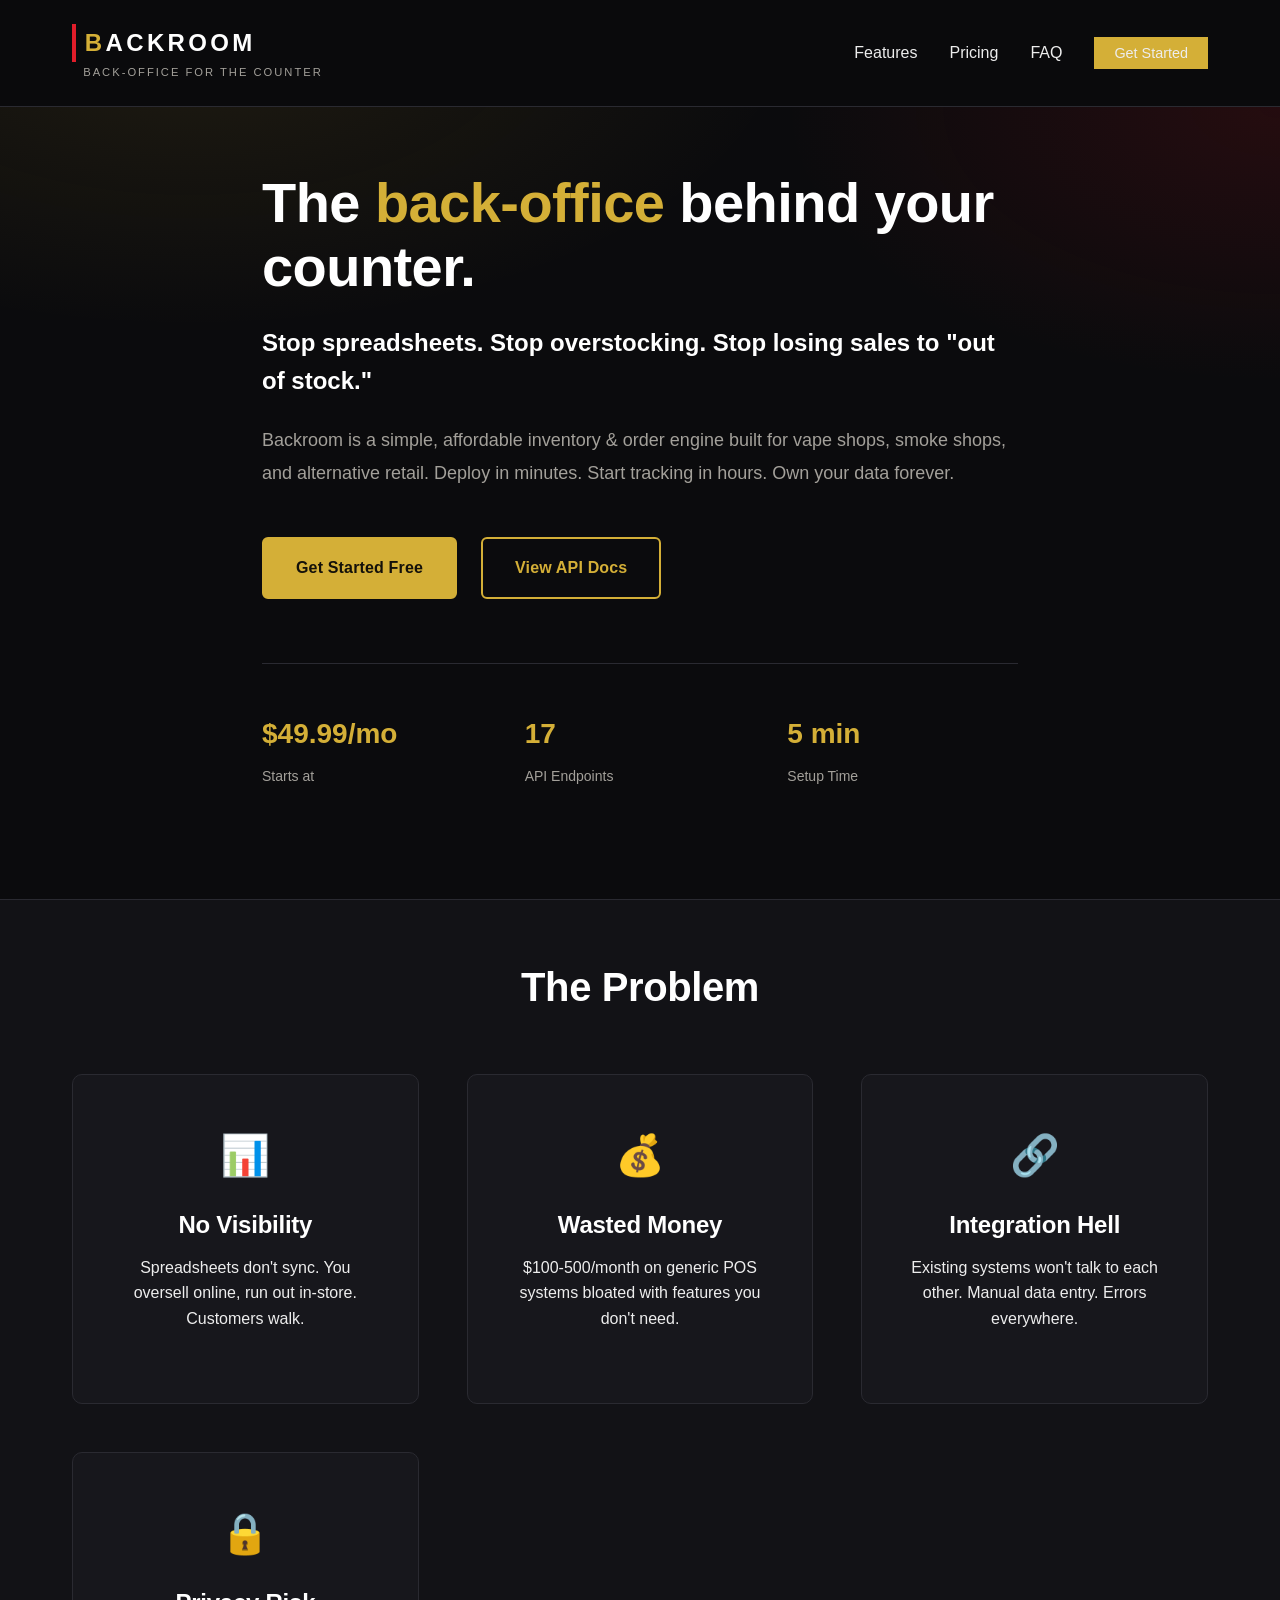
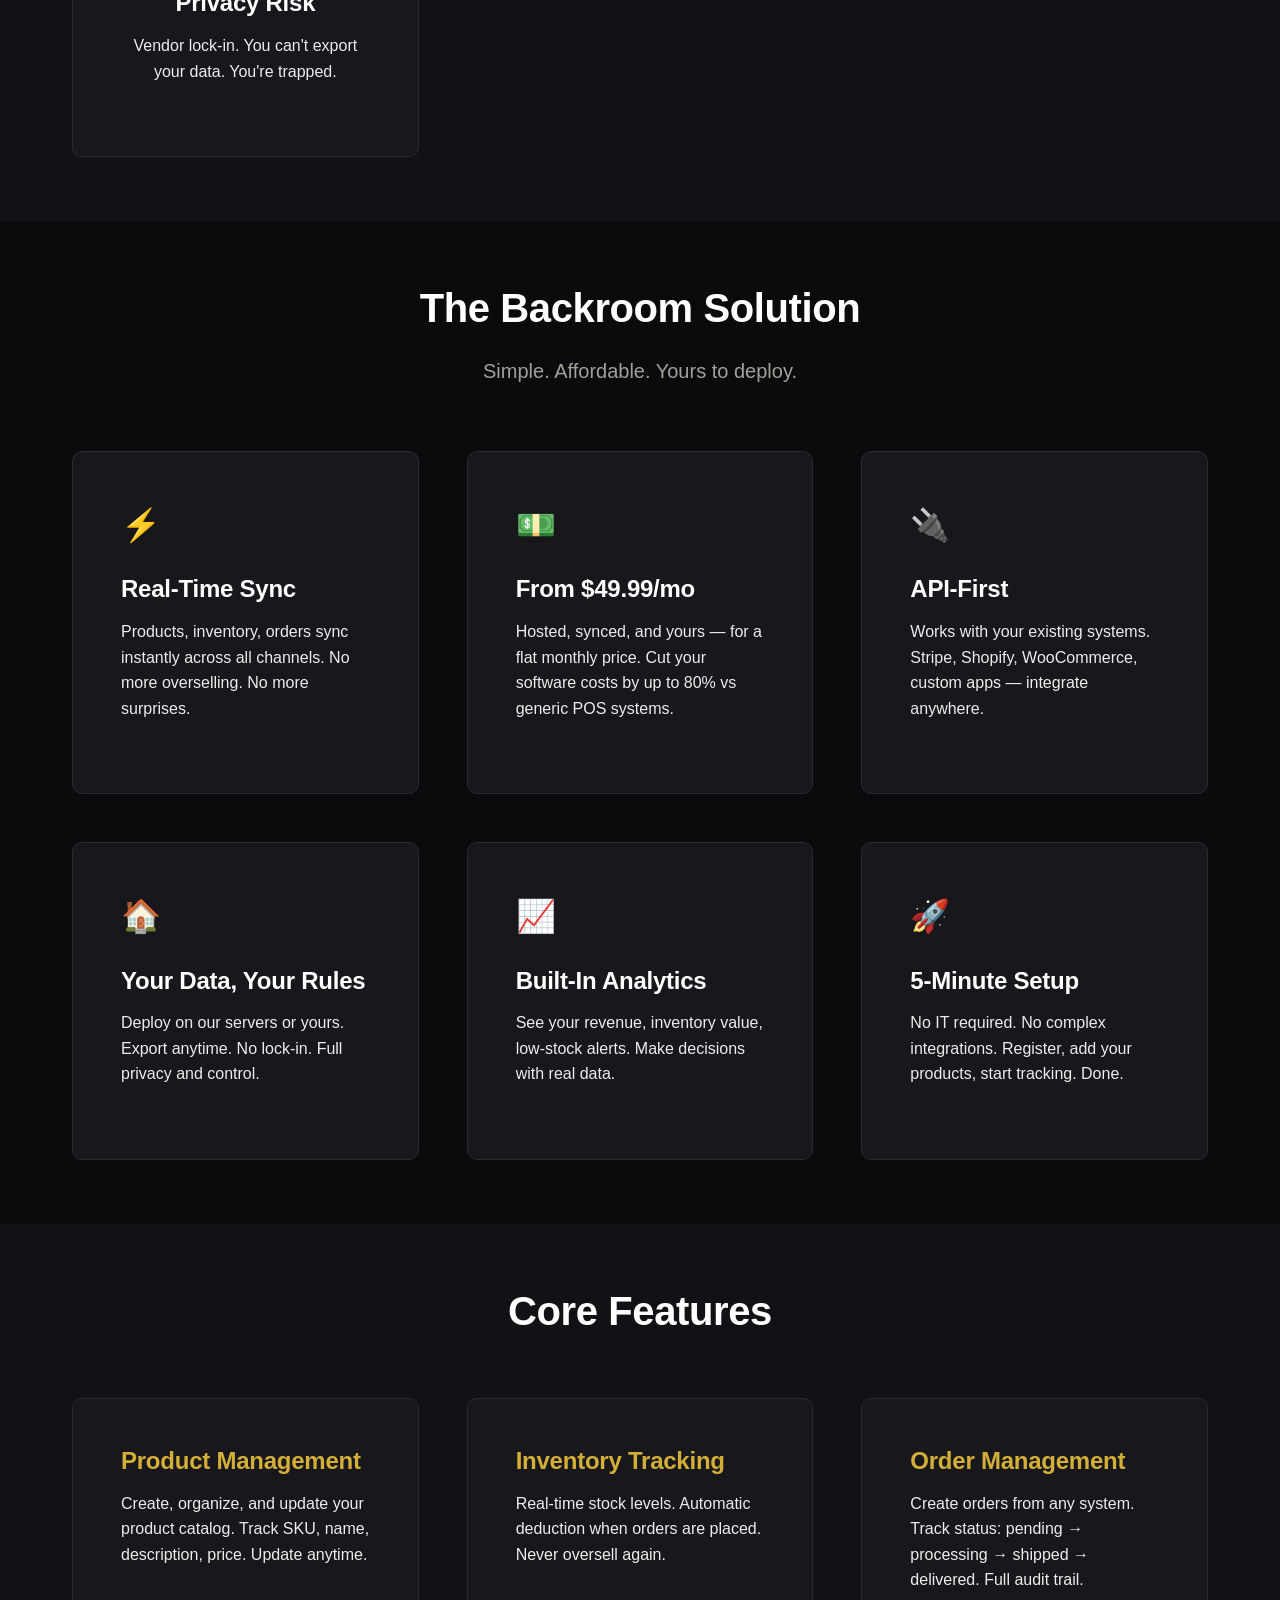
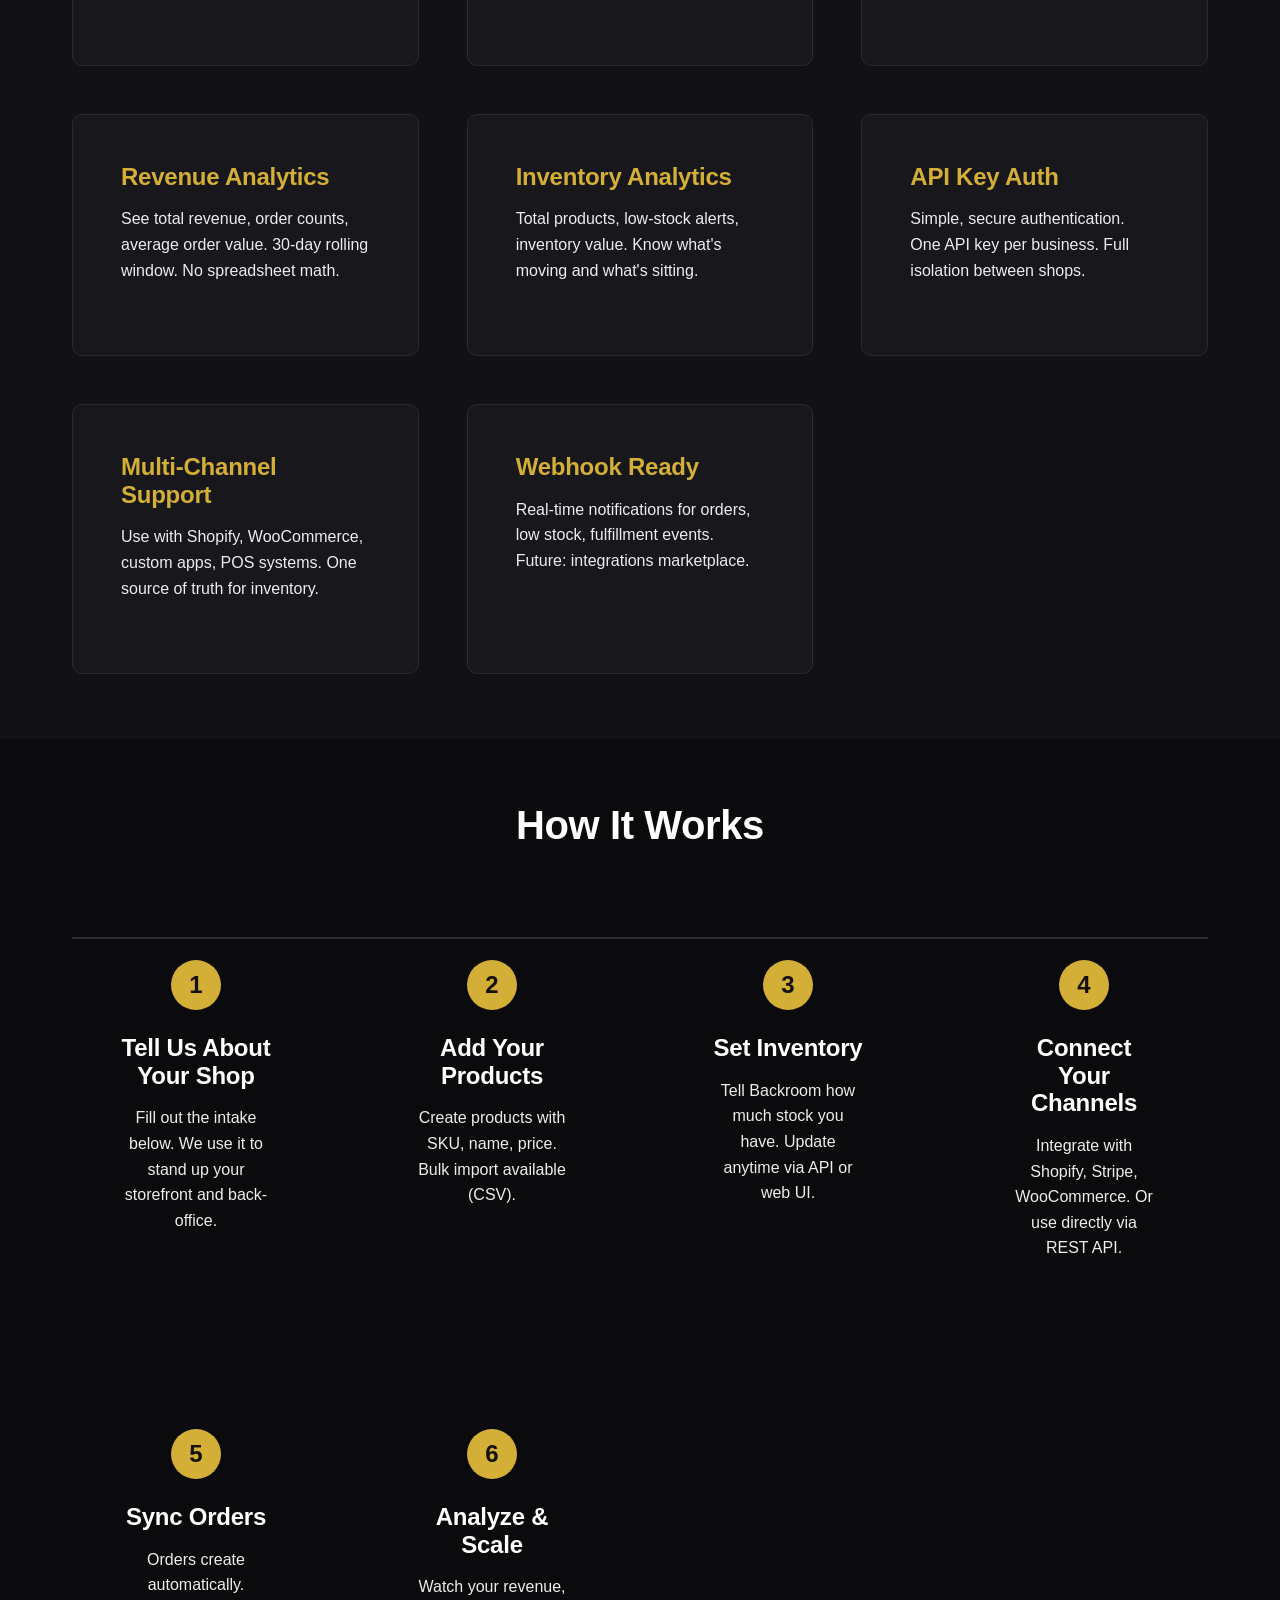
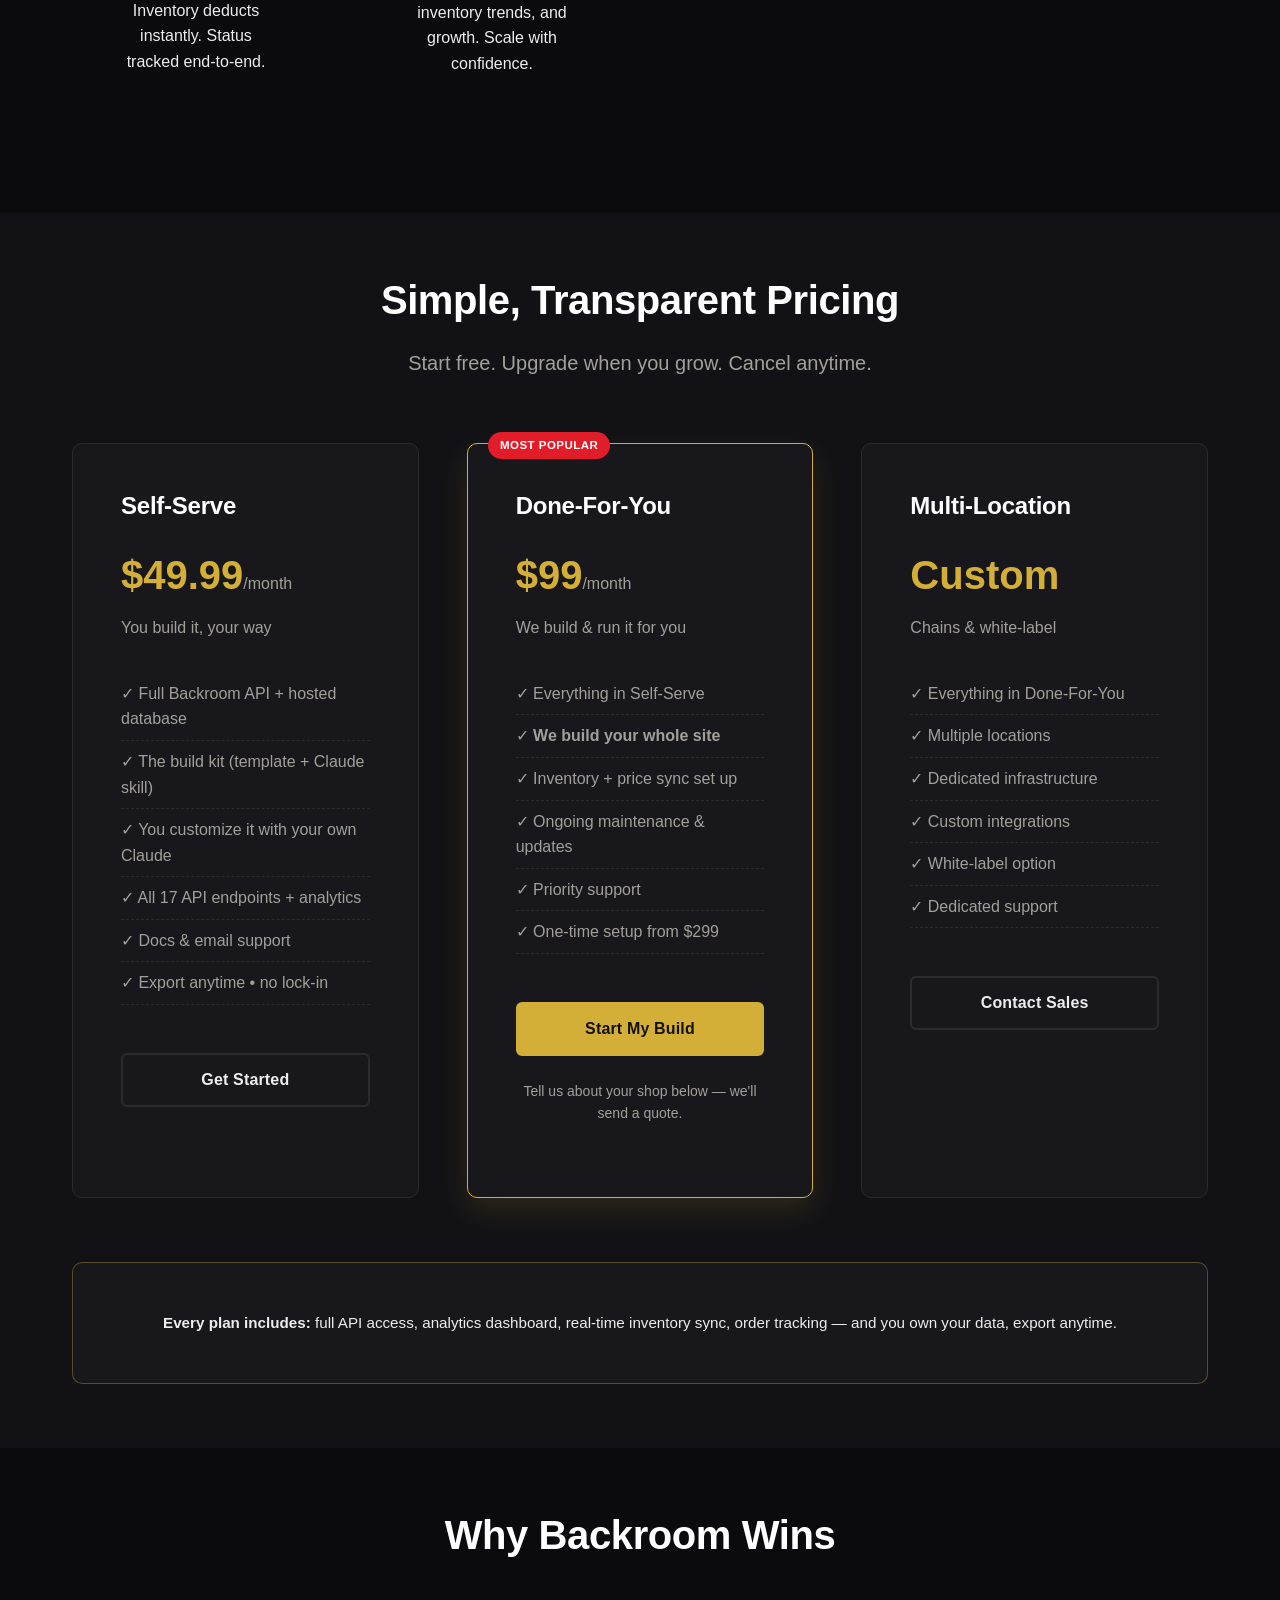
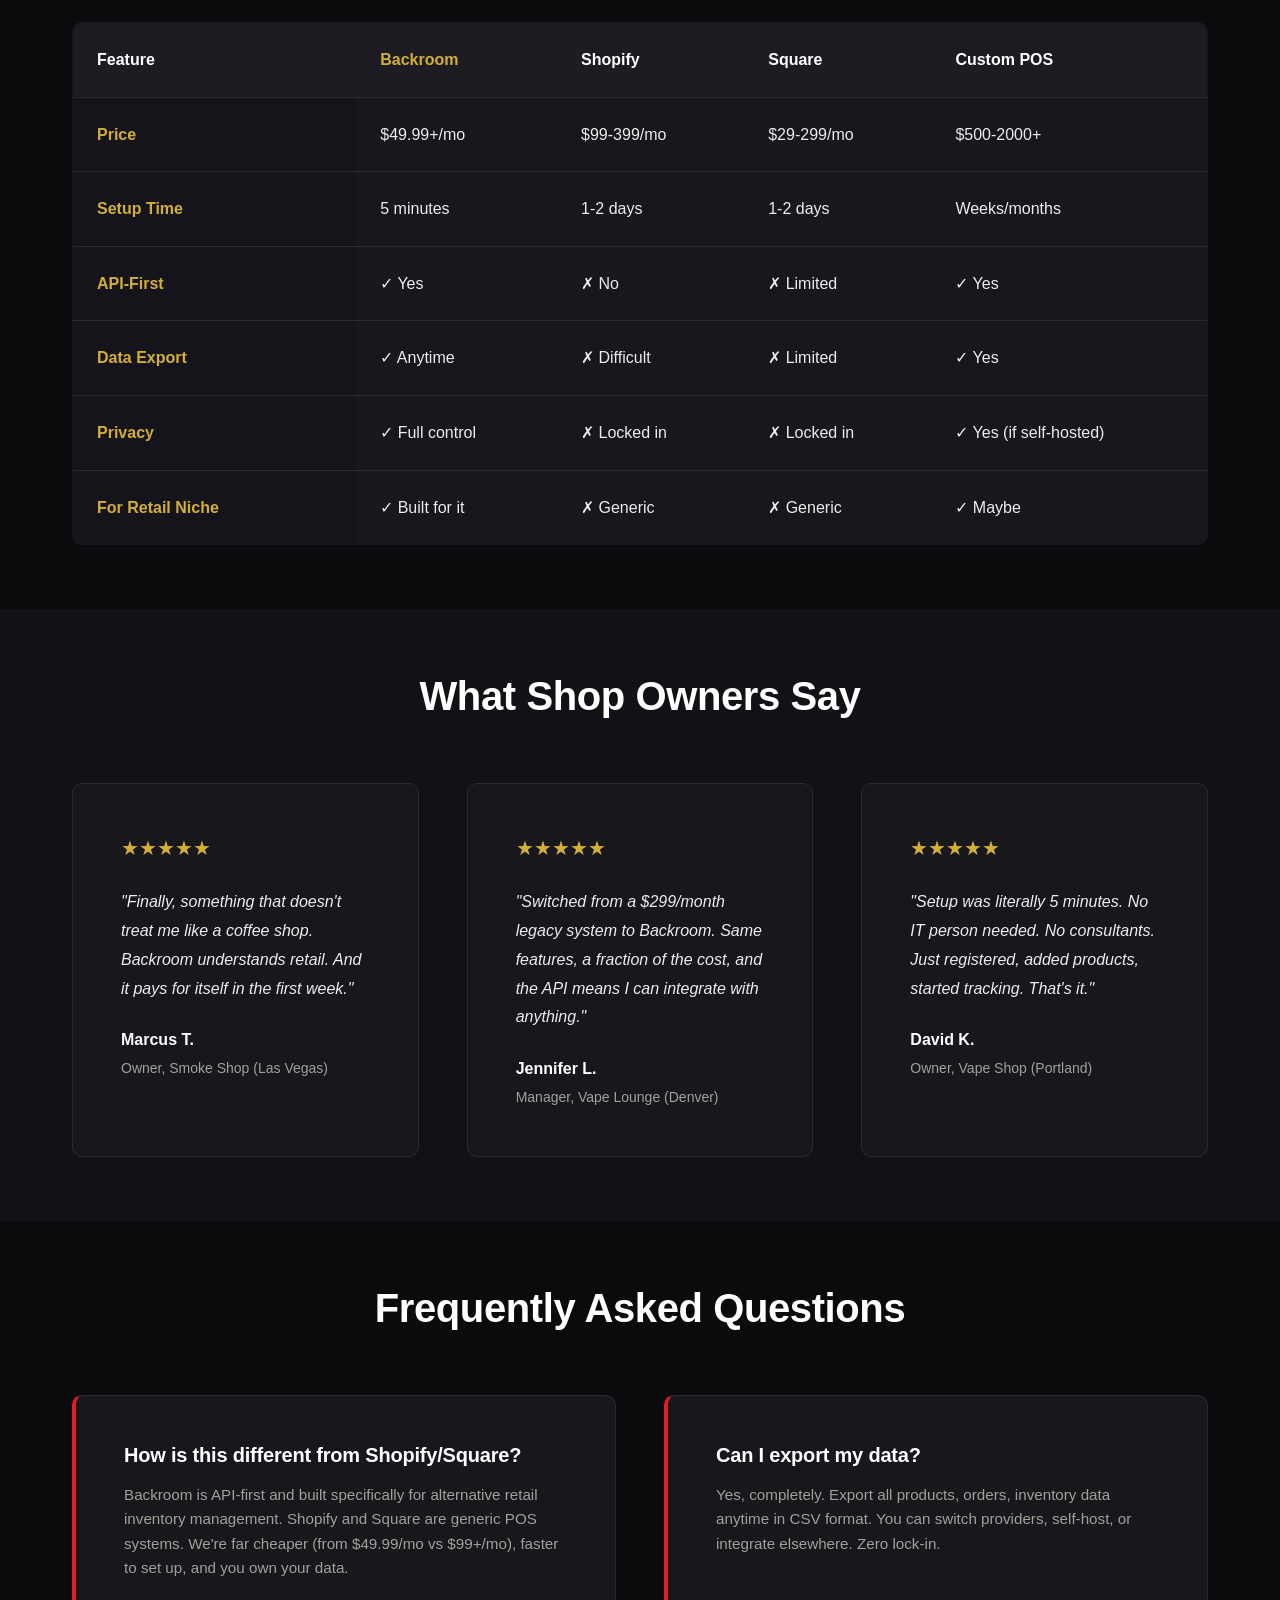
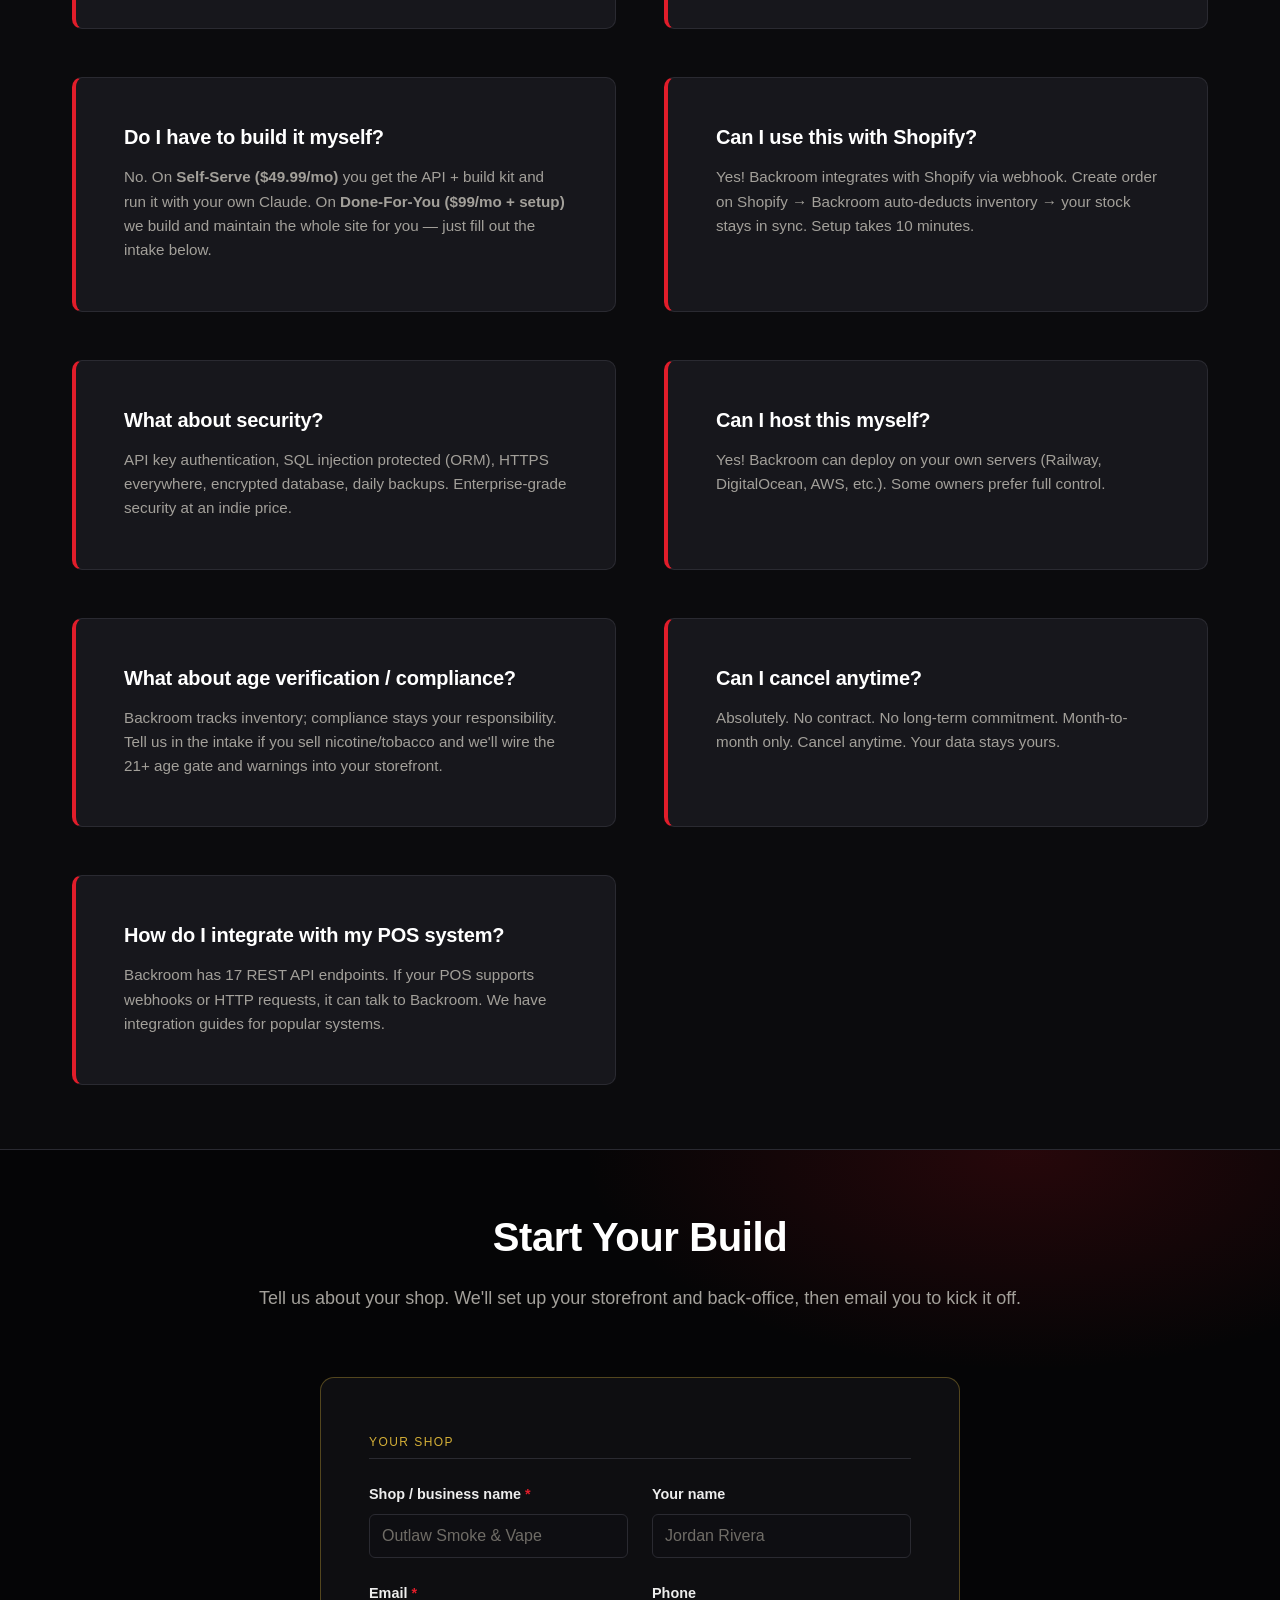
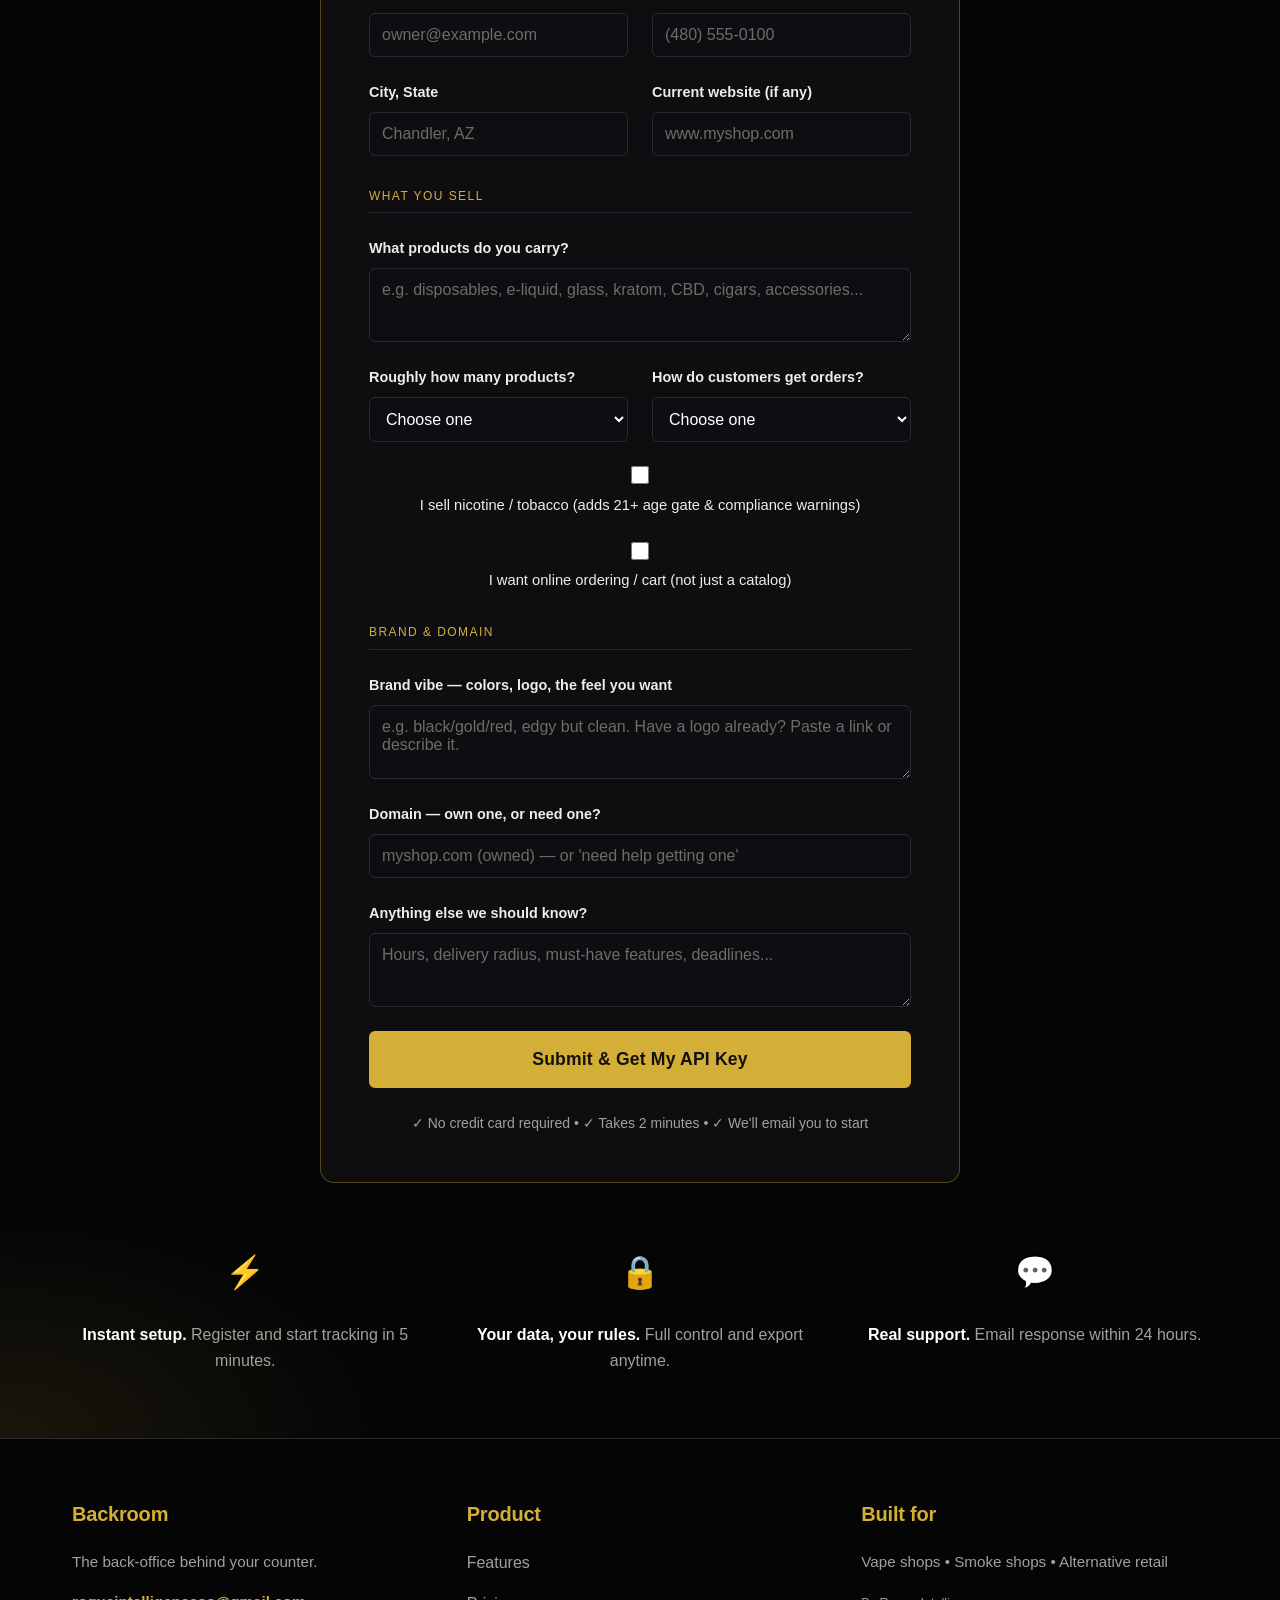
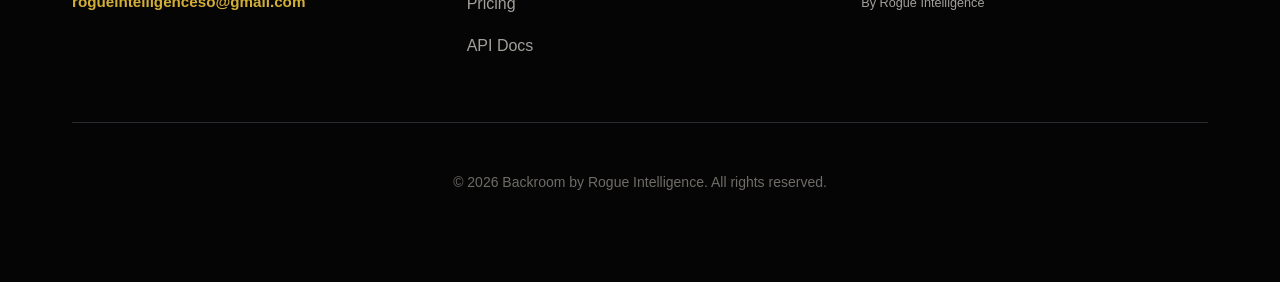
==== commit 0e826380: "Pricing: drop Free tier -> Self-Serve $49.99 / Done-For-You $99 / Multi-Location; clean confirmation" ====
--- a/index.html
+++ b/index.html
@@ -3,7 +3,7 @@
 <head>
     <meta charset="UTF-8">
     <meta name="viewport" content="width=device-width, initial-scale=1.0">
-    <meta name="description" content="Backroom - the back-office behind your counter. Inventory, orders, and analytics for vape shops, smoke shops, and alternative retail. $29/month. Privacy-first. Deploy anywhere.">
+    <meta name="description" content="Backroom - the back-office behind your counter. Inventory, orders, and analytics for vape shops, smoke shops, and alternative retail. From $49.99/month. Privacy-first. Deploy anywhere.">
     <meta name="keywords" content="inventory management, vape shop software, smoke shop POS, retail API, order tracking, alternative retail">
     <title>Backroom - The Back-Office Behind Your Counter</title>
     <link rel="stylesheet" href="styles.css">
@@ -38,7 +38,7 @@
                 <a href="https://smokestacksite.outlawsmokevape.com/docs" class="btn btn-secondary">View API Docs</a>
             </div>
             <div class="hero-stats">
-                <div class="stat"><strong>$29/mo</strong><span>Pro Tier</span></div>
+                <div class="stat"><strong>$49.99/mo</strong><span>Starts at</span></div>
                 <div class="stat"><strong>17</strong><span>API Endpoints</span></div>
                 <div class="stat"><strong>5 min</strong><span>Setup Time</span></div>
             </div>
@@ -88,8 +88,8 @@
             </div>
             <div class="solution-item">
                 <span class="icon">&#128181;</span>
-                <h3>$29/month</h3>
-                <p>1,000 orders/month with PostgreSQL database. That's 5&cent; per order. Cut your software costs by 80%.</p>
+                <h3>From $49.99/mo</h3>
+                <p>Hosted, synced, and yours — for a flat monthly price. Cut your software costs by up to 80% vs generic POS systems.</p>
             </div>
             <div class="solution-item">
                 <span class="icon">&#128268;</span>
@@ -154,51 +154,52 @@
         <p class="section-subtitle">Start free. Upgrade when you grow. Cancel anytime.</p>
         <div class="pricing-grid">
             <div class="price-card">
-                <h3>Free</h3>
-                <div class="price">$0<span>/month</span></div>
-                <p class="price-desc">Perfect for testing</p>
+                <h3>Self-Serve</h3>
+                <div class="price">$49.99<span>/month</span></div>
+                <p class="price-desc">You build it, your way</p>
                 <ul class="features-list-pricing">
-                    <li>&#10003; 100 orders/month</li>
-                    <li>&#10003; SQLite database</li>
-                    <li>&#10003; All 17 API endpoints</li>
-                    <li>&#10003; Basic analytics</li>
-                    <li>&#10003; Email support</li>
+                    <li>&#10003; Full Backroom API + hosted database</li>
+                    <li>&#10003; The build kit (template + Claude skill)</li>
+                    <li>&#10003; You customize it with your own Claude</li>
+                    <li>&#10003; All 17 API endpoints + analytics</li>
+                    <li>&#10003; Docs &amp; email support</li>
+                    <li>&#10003; Export anytime &bull; no lock-in</li>
                 </ul>
-                <button class="btn btn-outline" onclick="startFree()">Get Started</button>
+                <button class="btn btn-outline" onclick="scrollTo('#cta')">Get Started</button>
             </div>
             <div class="price-card featured">
                 <div class="badge">Most Popular</div>
-                <h3>Pro</h3>
-                <div class="price">$29<span>/month</span></div>
-                <p class="price-desc">For growing shops</p>
+                <h3>Done-For-You</h3>
+                <div class="price">$99<span>/month</span></div>
+                <p class="price-desc">We build &amp; run it for you</p>
                 <ul class="features-list-pricing">
-                    <li>&#10003; 1,000 orders/month</li>
-                    <li>&#10003; PostgreSQL database</li>
-                    <li>&#10003; All 17 API endpoints</li>
-                    <li>&#10003; Advanced analytics</li>
-                    <li>&#10003; Priority email support</li>
-                    <li>&#10003; Webhook notifications</li>
+                    <li>&#10003; Everything in Self-Serve</li>
+                    <li>&#10003; <strong>We build your whole site</strong></li>
+                    <li>&#10003; Inventory + price sync set up</li>
+                    <li>&#10003; Ongoing maintenance &amp; updates</li>
+                    <li>&#10003; Priority support</li>
+                    <li>&#10003; One-time setup from $299</li>
                 </ul>
-                <button class="btn btn-primary" onclick="goToPricing()">Start Free Trial</button>
-                <p class="price-note">First 14 days free. No credit card required.</p>
+                <button class="btn btn-primary" onclick="scrollTo('#cta')">Start My Build</button>
+                <p class="price-note">Tell us about your shop below &mdash; we'll send a quote.</p>
             </div>
             <div class="price-card">
-                <h3>Enterprise</h3>
+                <h3>Multi-Location</h3>
                 <div class="price">Custom</div>
-                <p class="price-desc">For multi-location chains</p>
+                <p class="price-desc">Chains &amp; white-label</p>
                 <ul class="features-list-pricing">
-                    <li>&#10003; Unlimited orders</li>
+                    <li>&#10003; Everything in Done-For-You</li>
+                    <li>&#10003; Multiple locations</li>
                     <li>&#10003; Dedicated infrastructure</li>
-                    <li>&#10003; All 17 API endpoints</li>
                     <li>&#10003; Custom integrations</li>
-                    <li>&#10003; Priority support</li>
                     <li>&#10003; White-label option</li>
+                    <li>&#10003; Dedicated support</li>
                 </ul>
                 <button class="btn btn-outline" onclick="contactSales()">Contact Sales</button>
             </div>
         </div>
         <div class="pricing-note-bottom">
-            <p><strong>All tiers include:</strong> Full API access, analytics dashboard, real-time inventory sync, order tracking, 99.5% uptime SLA (Pro+)</p>
+            <p><strong>Every plan includes:</strong> full API access, analytics dashboard, real-time inventory sync, order tracking &mdash; and you own your data, export anytime.</p>
         </div>
     </div>
 </section>
@@ -212,7 +213,7 @@
                 <tr><th>Feature</th><th>Backroom</th><th>Shopify</th><th>Square</th><th>Custom POS</th></tr>
             </thead>
             <tbody>
-                <tr><td><strong>Price</strong></td><td>$0-29/mo</td><td>$99-399/mo</td><td>$29-299/mo</td><td>$500-2000+</td></tr>
+                <tr><td><strong>Price</strong></td><td>$49.99+/mo</td><td>$99-399/mo</td><td>$29-299/mo</td><td>$500-2000+</td></tr>
                 <tr><td><strong>Setup Time</strong></td><td>5 minutes</td><td>1-2 days</td><td>1-2 days</td><td>Weeks/months</td></tr>
                 <tr><td><strong>API-First</strong></td><td>&#10003; Yes</td><td>&#10007; No</td><td>&#10007; Limited</td><td>&#10003; Yes</td></tr>
                 <tr><td><strong>Data Export</strong></td><td>&#10003; Anytime</td><td>&#10007; Difficult</td><td>&#10007; Limited</td><td>&#10003; Yes</td></tr>
@@ -230,12 +231,12 @@
         <div class="testimonial-grid">
             <div class="testimonial">
                 <div class="stars">&#9733;&#9733;&#9733;&#9733;&#9733;</div>
-                <p class="quote">"Finally, something that doesn't treat me like a coffee shop. Backroom understands retail. And at $29/month, it pays for itself in the first order."</p>
+                <p class="quote">"Finally, something that doesn't treat me like a coffee shop. Backroom understands retail. And it pays for itself in the first week."</p>
                 <div class="author"><strong>Marcus T.</strong><span>Owner, Smoke Shop (Las Vegas)</span></div>
             </div>
             <div class="testimonial">
                 <div class="stars">&#9733;&#9733;&#9733;&#9733;&#9733;</div>
-                <p class="quote">"Switched from a $299/month legacy system to Backroom at $29/month. Same features, way cheaper, and the API means I can integrate with anything."</p>
+                <p class="quote">"Switched from a $299/month legacy system to Backroom. Same features, a fraction of the cost, and the API means I can integrate with anything."</p>
                 <div class="author"><strong>Jennifer L.</strong><span>Manager, Vape Lounge (Denver)</span></div>
             </div>
             <div class="testimonial">
@@ -252,9 +253,9 @@
     <div class="container">
         <h2>Frequently Asked Questions</h2>
         <div class="faq-grid">
-            <div class="faq-item"><h4>How is this different from Shopify/Square?</h4><p>Backroom is API-first and built specifically for alternative retail inventory management. Shopify and Square are generic POS systems. We're 10x cheaper ($29 vs $99+/month), faster to set up (5 min vs days), and you own your data.</p></div>
+            <div class="faq-item"><h4>How is this different from Shopify/Square?</h4><p>Backroom is API-first and built specifically for alternative retail inventory management. Shopify and Square are generic POS systems. We're far cheaper (from $49.99/mo vs $99+/mo), faster to set up, and you own your data.</p></div>
             <div class="faq-item"><h4>Can I export my data?</h4><p>Yes, completely. Export all products, orders, inventory data anytime in CSV format. You can switch providers, self-host, or integrate elsewhere. Zero lock-in.</p></div>
-            <div class="faq-item"><h4>What if I only have 50 orders/month?</h4><p>Use the Free tier forever. It includes 100 orders/month, so you're covered. Only upgrade when you grow past 100 orders/month.</p></div>
+            <div class="faq-item"><h4>Do I have to build it myself?</h4><p>No. On <strong>Self-Serve ($49.99/mo)</strong> you get the API + build kit and run it with your own Claude. On <strong>Done-For-You ($99/mo + setup)</strong> we build and maintain the whole site for you — just fill out the intake below.</p></div>
             <div class="faq-item"><h4>Can I use this with Shopify?</h4><p>Yes! Backroom integrates with Shopify via webhook. Create order on Shopify → Backroom auto-deducts inventory → your stock stays in sync. Setup takes 10 minutes.</p></div>
             <div class="faq-item"><h4>What about security?</h4><p>API key authentication, SQL injection protected (ORM), HTTPS everywhere, encrypted database, daily backups. Enterprise-grade security at an indie price.</p></div>
             <div class="faq-item"><h4>Can I host this myself?</h4><p>Yes! Backroom can deploy on your own servers (Railway, DigitalOcean, AWS, etc.). Some owners prefer full control.</p></div>
--- a/styles.css
+++ b/styles.css
@@ -229,6 +229,18 @@
 .form-section-label { grid-column: 1 / -1; font-size: .75rem; text-transform: uppercase; letter-spacing: .12em; color: var(--gold); border-bottom: 1px solid var(--line); padding-bottom: .4rem; margin-top: .4rem; }
 .form-note { text-align: center; font-size: .875rem; color: var(--muted); margin: 0; }
 
+/* Signup success confirmation */
+.signup-success { text-align: center; padding: var(--spacing-md) 0; }
+.success-check { width: 64px; height: 64px; margin: 0 auto var(--spacing-md); border-radius: 50%; background: var(--gold); color: #14110a; font-size: 2rem; font-weight: 900; display: flex; align-items: center; justify-content: center; }
+.signup-success h3 { color: #fff; margin-bottom: var(--spacing-sm); }
+.signup-success p { color: var(--muted); }
+.signup-success strong { color: var(--gold); }
+.apikey-box { display: flex; flex-wrap: wrap; align-items: center; gap: .6rem; justify-content: center; background: #0e0e12; border: 1px solid var(--line-gold); border-radius: 8px; padding: var(--spacing-md); margin: var(--spacing-md) 0; }
+.apikey-label { width: 100%; font-size: .72rem; text-transform: uppercase; letter-spacing: .12em; color: var(--gold); }
+.apikey-box code { font-family: var(--font-mono); color: #fff; font-size: 1rem; word-break: break-all; }
+.apikey-copy { padding: .4rem 1rem; font-size: .85rem; }
+.signup-success code { font-family: var(--font-mono); color: var(--gold); }
+
 .cta-features { display: grid; grid-template-columns: repeat(auto-fit, minmax(250px, 1fr)); gap: var(--spacing-xl); margin-top: var(--spacing-2xl); }
 .cta-feature { text-align: center; }
 .cta-feature .icon { font-size: 2rem; display: block; margin-bottom: var(--spacing-md); }
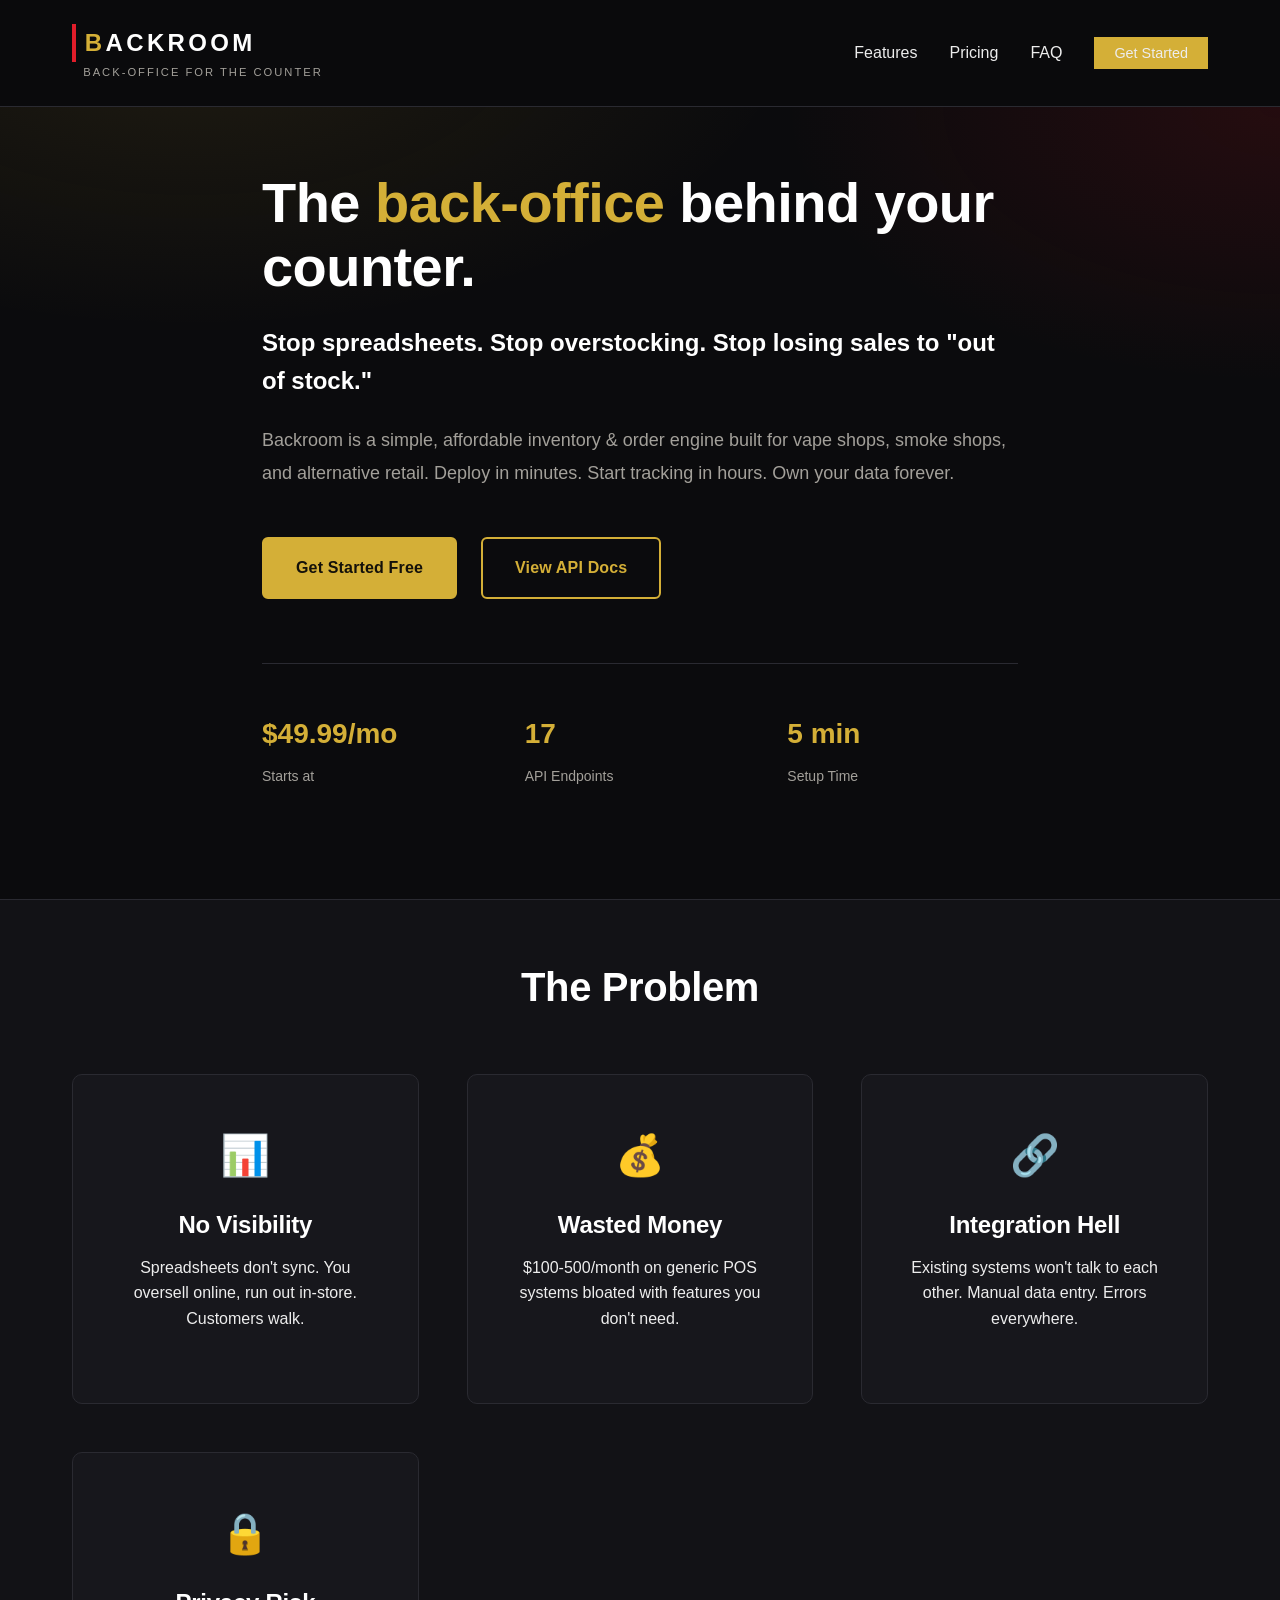
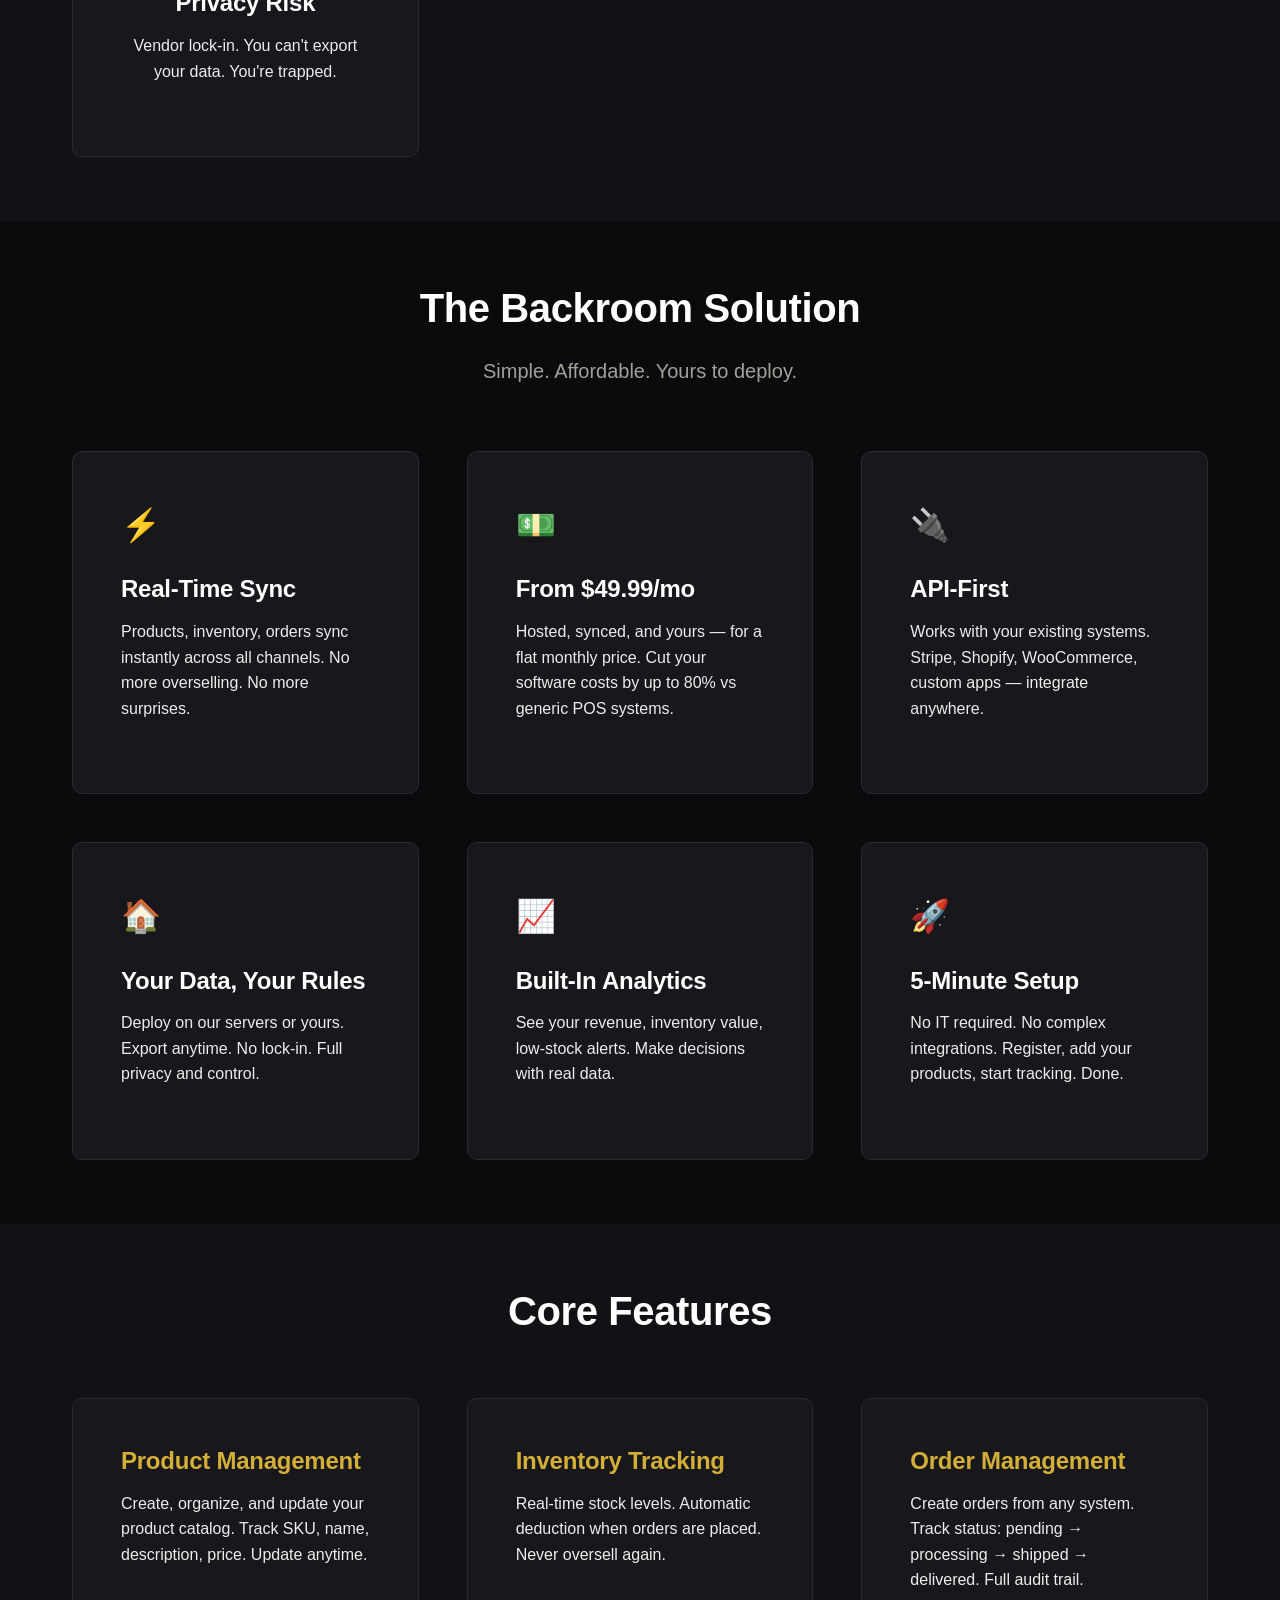
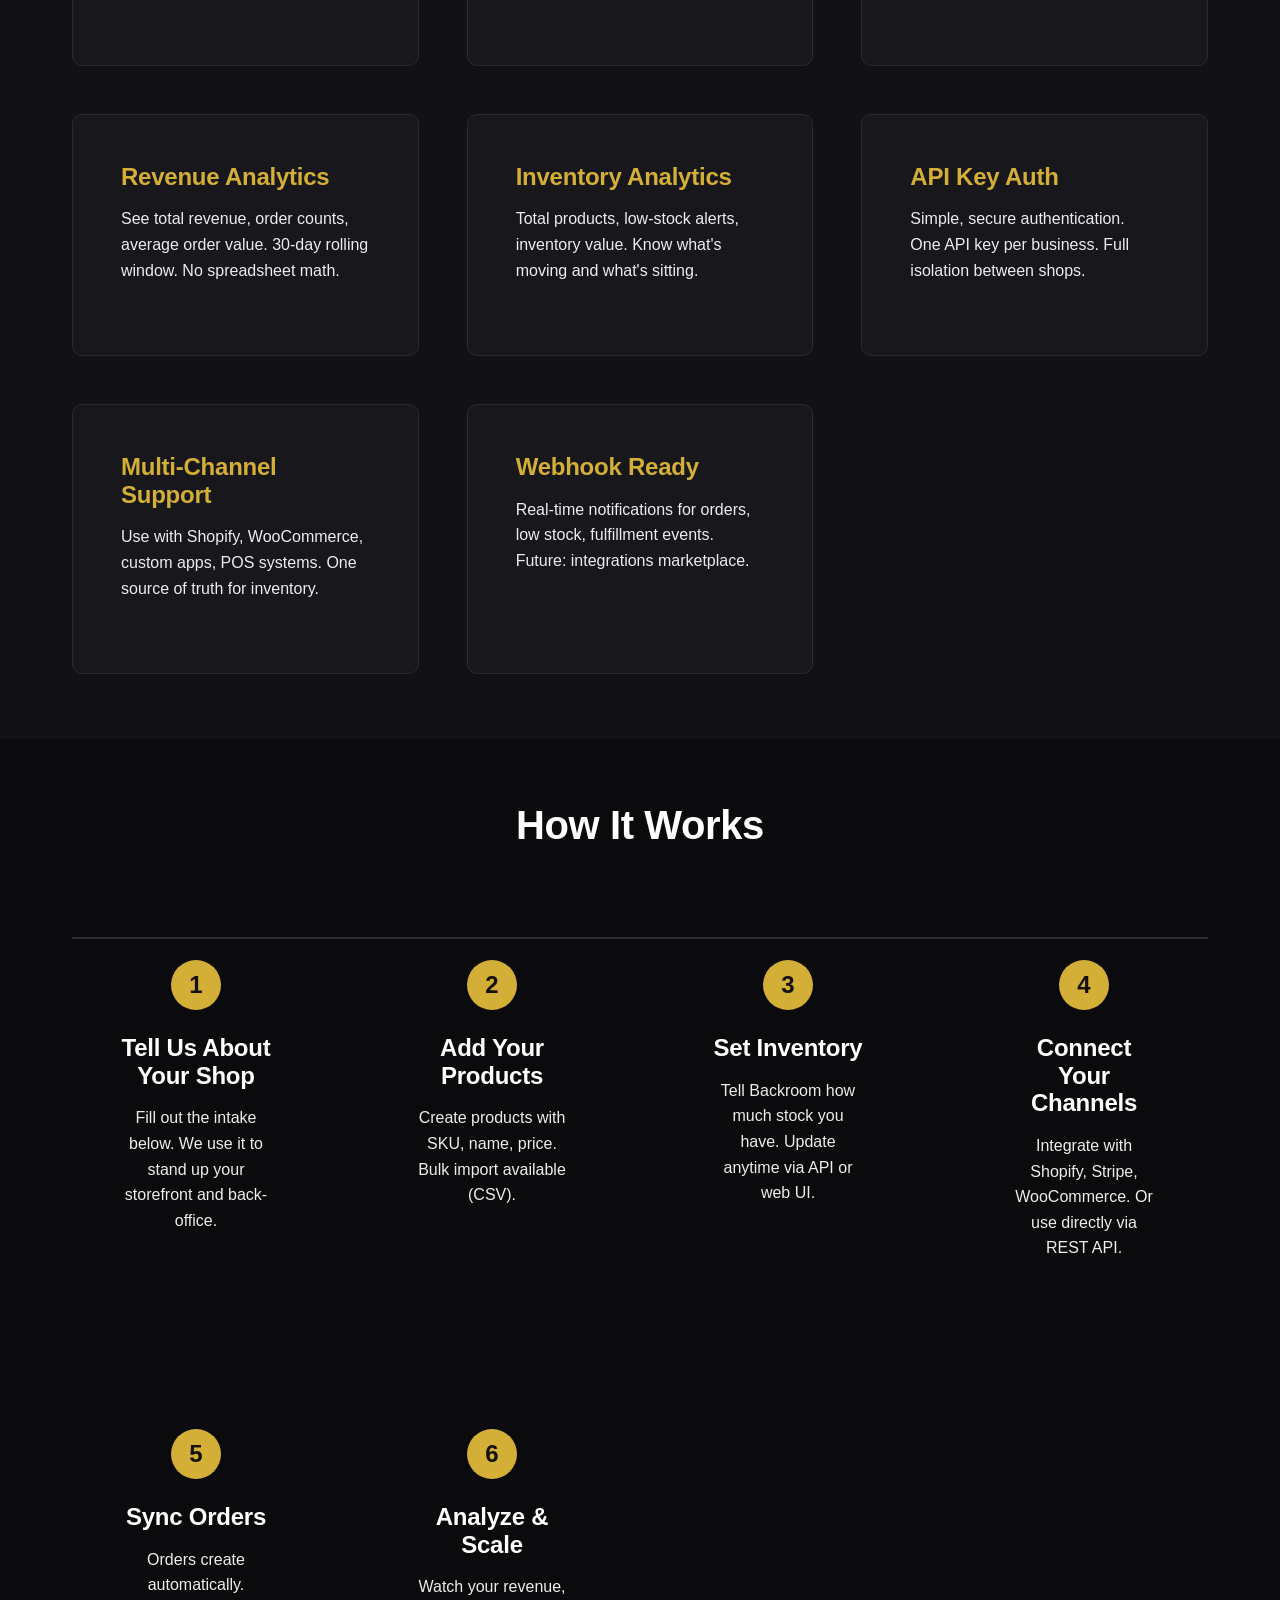
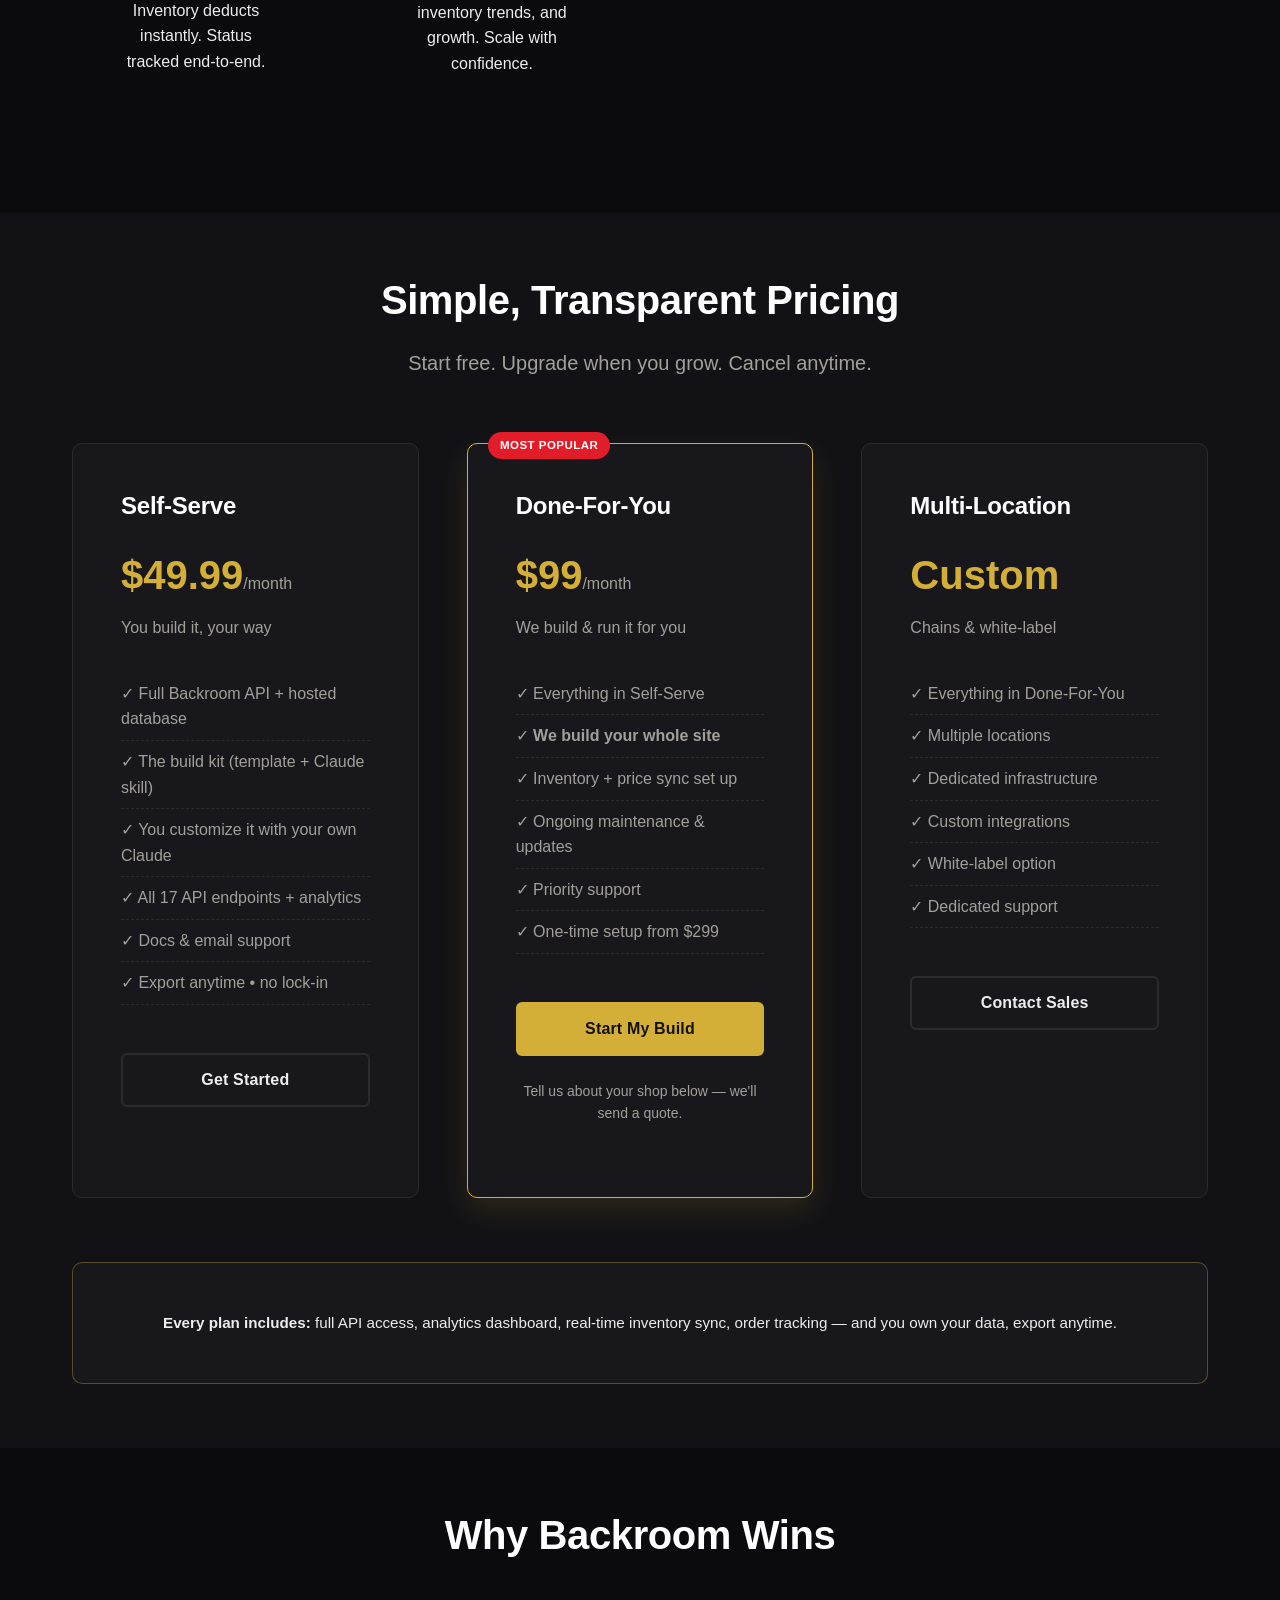
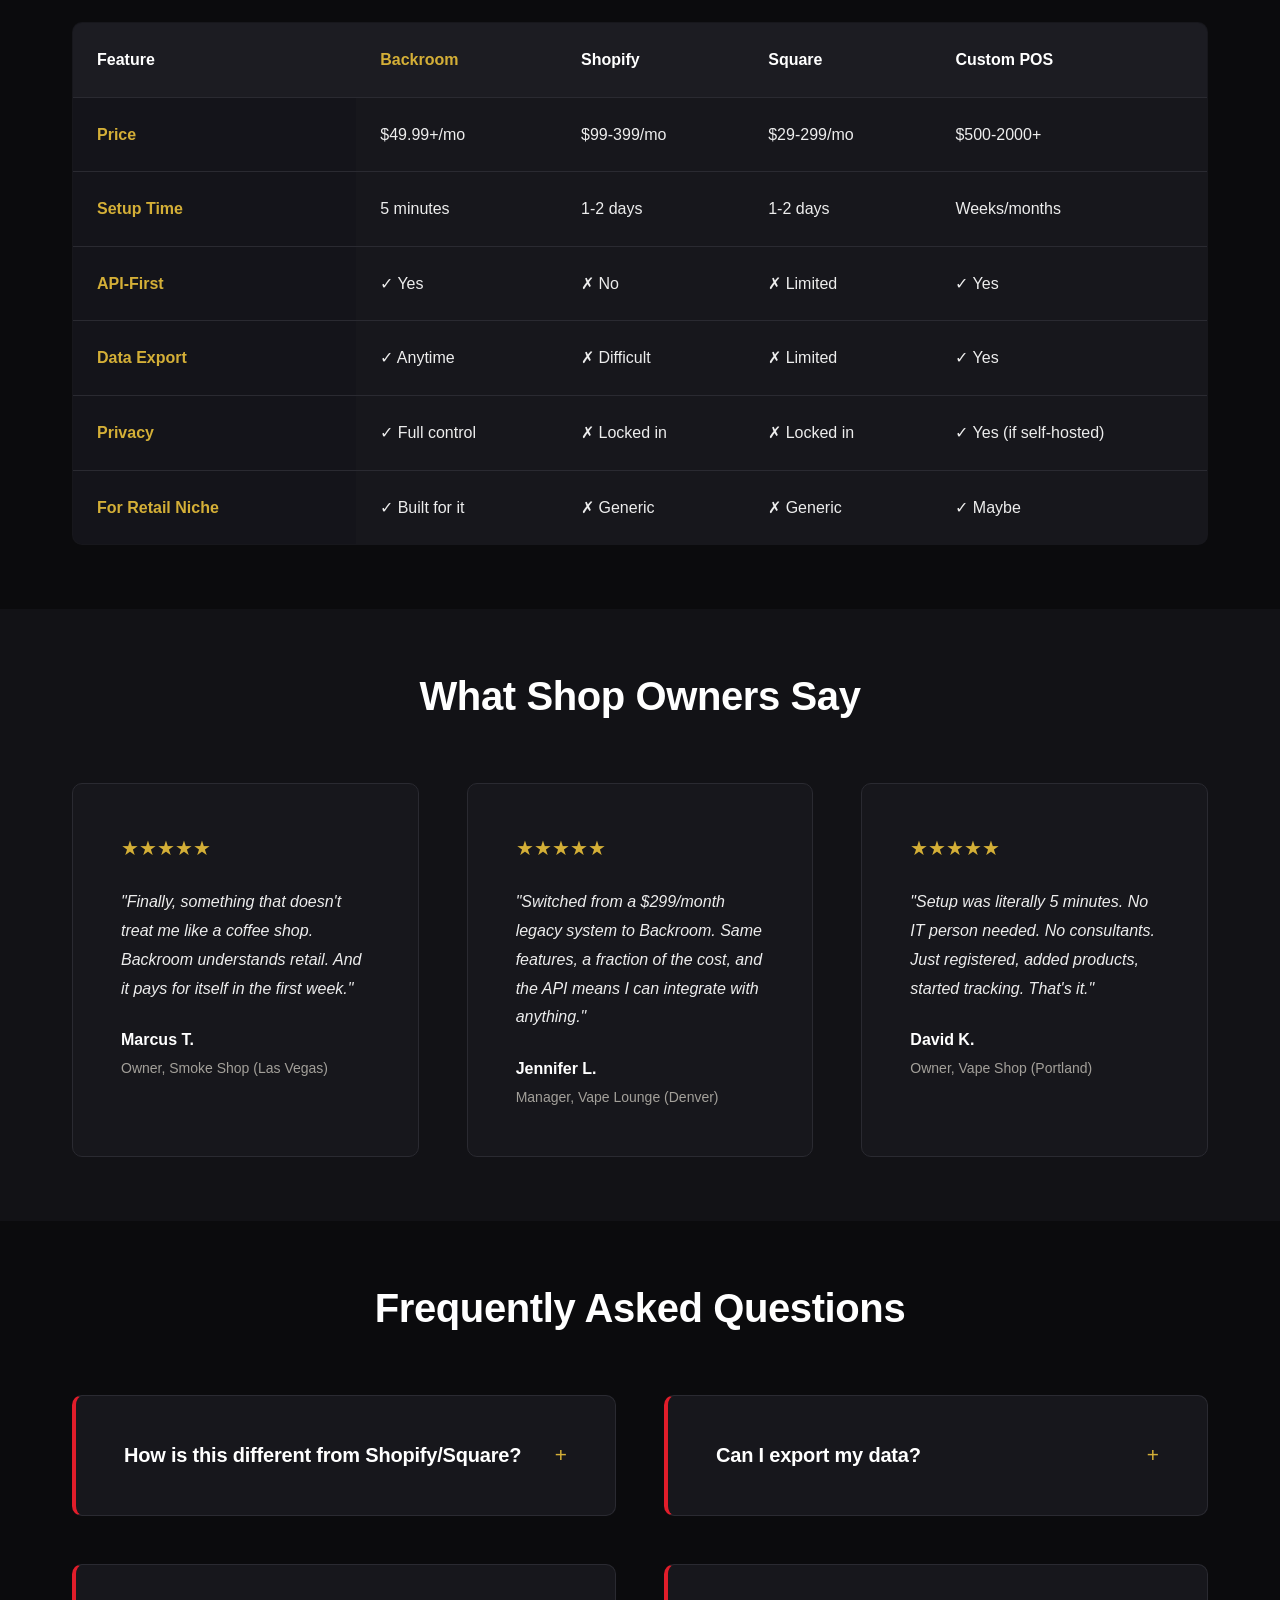
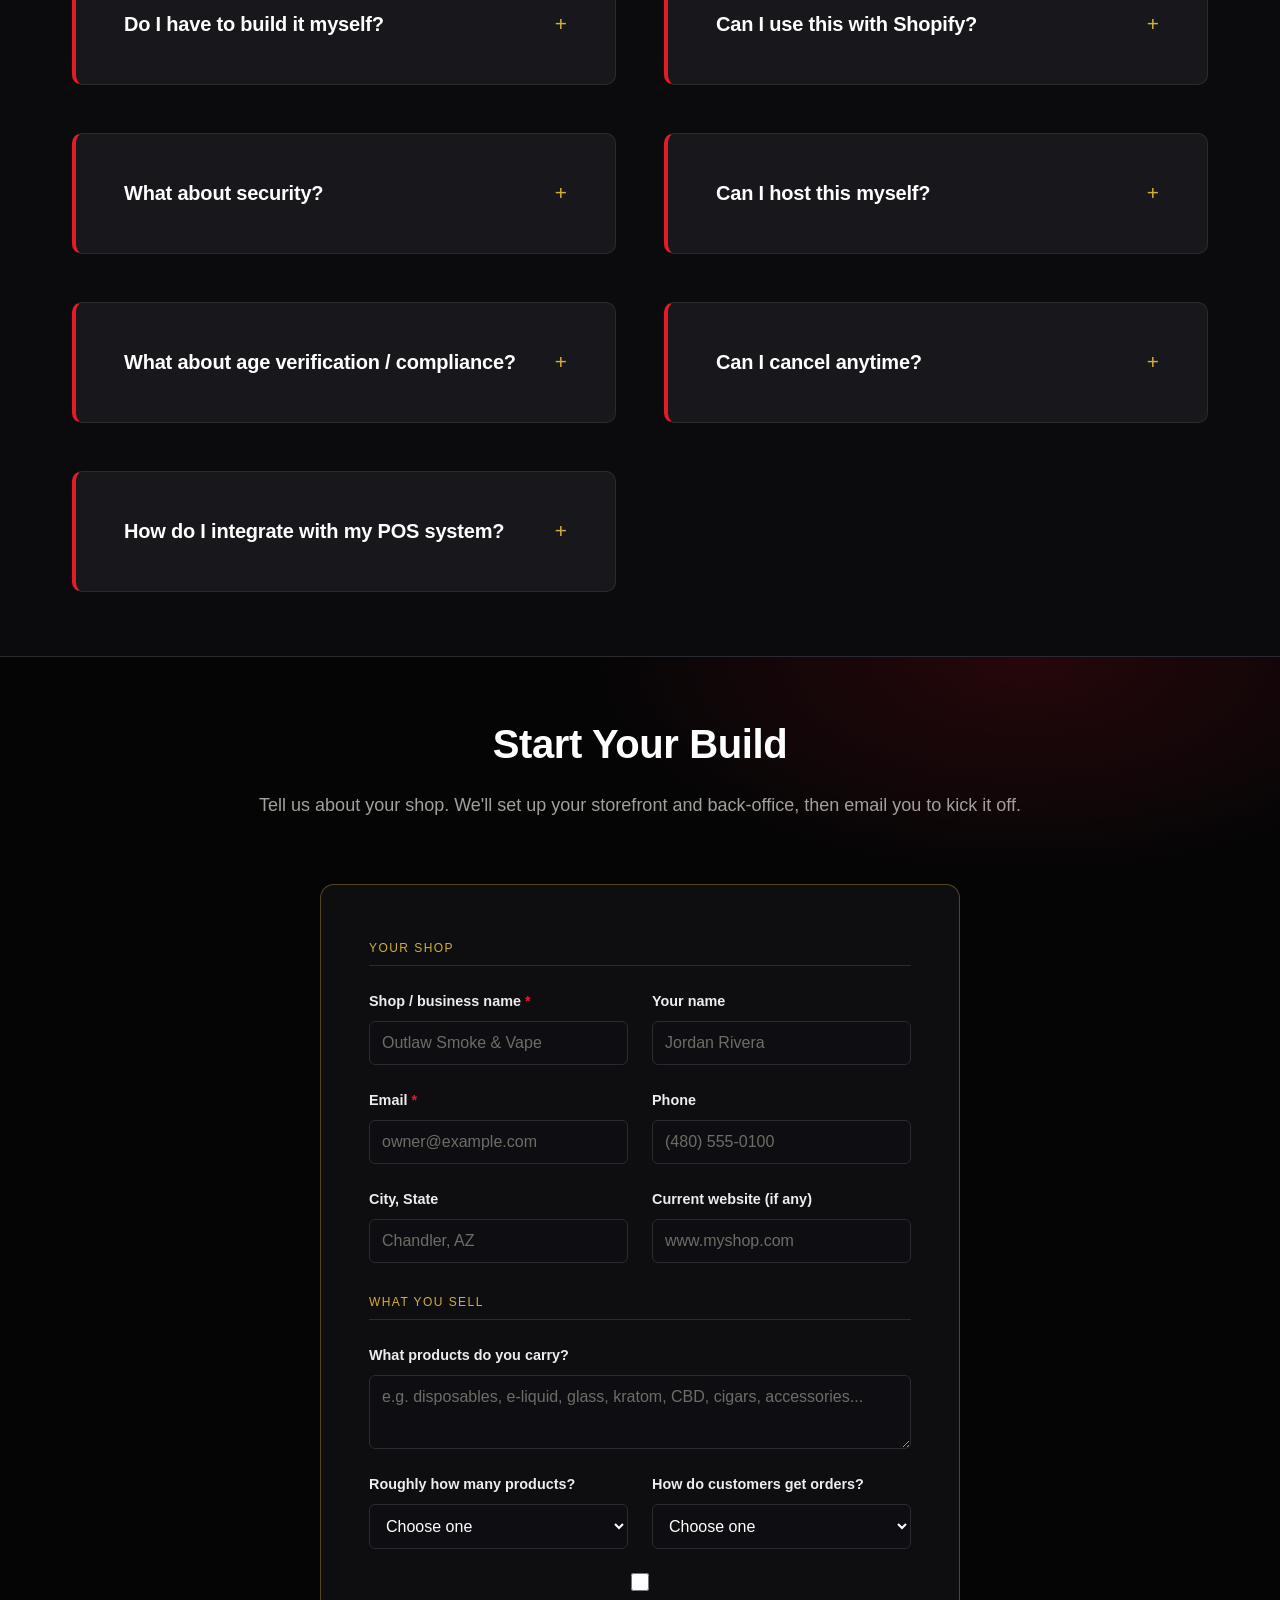
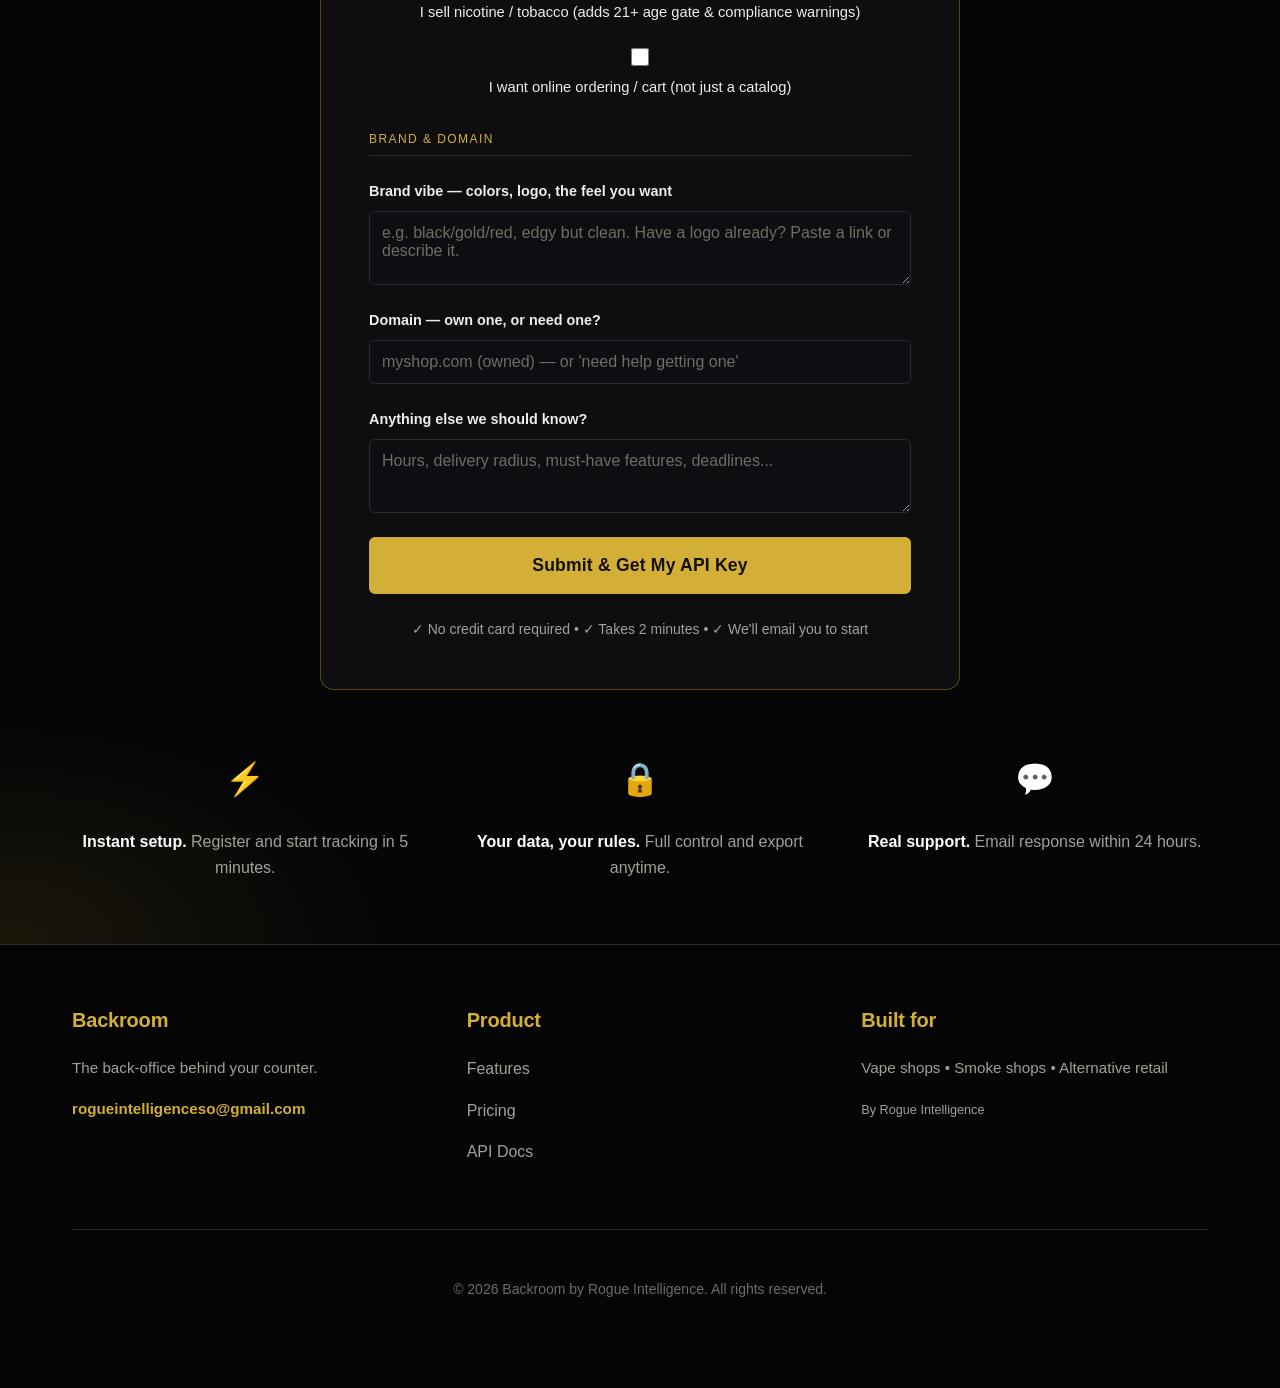
==== commit af6e5697: "Customer-experience upgrades: draft autosave, spam protection, smarter intake - Intake form auto-sav" ====
--- a/index.html
+++ b/index.html
@@ -6,7 +6,74 @@
     <meta name="description" content="Backroom - the back-office behind your counter. Inventory, orders, and analytics for vape shops, smoke shops, and alternative retail. From $49.99/month. Privacy-first. Deploy anywhere.">
     <meta name="keywords" content="inventory management, vape shop software, smoke shop POS, retail API, order tracking, alternative retail">
     <title>Backroom - The Back-Office Behind Your Counter</title>
+
+    <link rel="canonical" href="https://smokestack.outlawsmokevape.com/">
+    <link rel="icon" type="image/svg+xml" href="favicon.svg">
+
+    <meta property="og:type" content="website">
+    <meta property="og:site_name" content="Backroom">
+    <meta property="og:title" content="Backroom - The Back-Office Behind Your Counter">
+    <meta property="og:description" content="Inventory, orders, and analytics for vape shops, smoke shops, and alternative retail. From $49.99/month. Own your data forever.">
+    <meta property="og:url" content="https://smokestack.outlawsmokevape.com/">
+    <meta property="og:image" content="https://smokestack.outlawsmokevape.com/og-image.png">
+    <meta name="twitter:card" content="summary_large_image">
+    <meta name="twitter:title" content="Backroom - The Back-Office Behind Your Counter">
+    <meta name="twitter:description" content="Inventory, orders, and analytics for vape shops, smoke shops, and alternative retail. From $49.99/month.">
+    <meta name="twitter:image" content="https://smokestack.outlawsmokevape.com/og-image.png">
+
     <link rel="stylesheet" href="styles.css">
+
+    <!-- Structured data: product -->
+    <script type="application/ld+json">
+    {
+      "@context": "https://schema.org",
+      "@type": "SoftwareApplication",
+      "name": "Backroom",
+      "description": "Inventory, orders, and analytics back-office for vape shops, smoke shops, and alternative retail. API-first, privacy-first, no lock-in.",
+      "url": "https://smokestack.outlawsmokevape.com/",
+      "applicationCategory": "BusinessApplication",
+      "operatingSystem": "Web",
+      "offers": [
+        {"@type": "Offer", "name": "Self-Serve", "price": "49.99", "priceCurrency": "USD"},
+        {"@type": "Offer", "name": "Done-For-You", "price": "99.00", "priceCurrency": "USD"}
+      ],
+      "author": {
+        "@type": "Organization",
+        "name": "Rogue Intelligence",
+        "email": "rogueintelligenceso@gmail.com"
+      }
+    }
+    </script>
+
+    <!-- Structured data: FAQ -->
+    <script type="application/ld+json">
+    {
+      "@context": "https://schema.org",
+      "@type": "FAQPage",
+      "mainEntity": [
+        {
+          "@type": "Question",
+          "name": "How is Backroom different from Shopify or Square?",
+          "acceptedAnswer": {"@type": "Answer", "text": "Backroom is API-first and built specifically for alternative retail inventory management. It is cheaper (from $49.99/mo), faster to set up, and you own your data with zero lock-in."}
+        },
+        {
+          "@type": "Question",
+          "name": "Do I have to build my site myself?",
+          "acceptedAnswer": {"@type": "Answer", "text": "No. Self-Serve ($49.99/mo) gives you the API and build kit to run yourself. Done-For-You ($99/mo plus a one-time setup from $299) means we build and maintain the whole site for you."}
+        },
+        {
+          "@type": "Question",
+          "name": "Can I export my data?",
+          "acceptedAnswer": {"@type": "Answer", "text": "Yes, completely. Export all products, orders, and inventory data anytime in CSV format. You can switch providers, self-host, or integrate elsewhere."}
+        },
+        {
+          "@type": "Question",
+          "name": "Can I cancel anytime?",
+          "acceptedAnswer": {"@type": "Answer", "text": "Yes. No contract, month-to-month only. Cancel anytime and your data stays yours."}
+        }
+      ]
+    }
+    </script>
 </head>
 <body>
 
@@ -17,6 +84,9 @@
             <span class="logo">Backroom</span>
             <span class="tagline">Back-office for the counter</span>
         </div>
+        <button class="nav-toggle" type="button" aria-label="Menu" aria-expanded="false" onclick="toggleMobileMenu()">
+            <span></span><span></span><span></span>
+        </button>
         <ul class="nav-menu">
             <li><a href="#features">Features</a></li>
             <li><a href="#pricing">Pricing</a></li>
@@ -34,7 +104,7 @@
             <p class="hero-subtitle">Stop spreadsheets. Stop overstocking. Stop losing sales to "out of stock."</p>
             <p class="hero-desc">Backroom is a simple, affordable inventory &amp; order engine built for vape shops, smoke shops, and alternative retail. Deploy in minutes. Start tracking in hours. Own your data forever.</p>
             <div class="hero-cta">
-                <button class="btn btn-primary" onclick="scrollTo('#cta')">Get Started Free</button>
+                <button class="btn btn-primary" onclick="scrollToSection('#cta')">Get Started Free</button>
                 <a href="https://smokestacksite.outlawsmokevape.com/docs" class="btn btn-secondary">View API Docs</a>
             </div>
             <div class="hero-stats">
@@ -165,7 +235,7 @@
                     <li>&#10003; Docs &amp; email support</li>
                     <li>&#10003; Export anytime &bull; no lock-in</li>
                 </ul>
-                <button class="btn btn-outline" onclick="scrollTo('#cta')">Get Started</button>
+                <button class="btn btn-outline" onclick="selectPlan('Self-Serve')">Get Started</button>
             </div>
             <div class="price-card featured">
                 <div class="badge">Most Popular</div>
@@ -180,7 +250,7 @@
                     <li>&#10003; Priority support</li>
                     <li>&#10003; One-time setup from $299</li>
                 </ul>
-                <button class="btn btn-primary" onclick="scrollTo('#cta')">Start My Build</button>
+                <button class="btn btn-primary" onclick="selectPlan('Done-For-You')">Start My Build</button>
                 <p class="price-note">Tell us about your shop below &mdash; we'll send a quote.</p>
             </div>
             <div class="price-card">
@@ -253,15 +323,15 @@
     <div class="container">
         <h2>Frequently Asked Questions</h2>
         <div class="faq-grid">
-            <div class="faq-item"><h4>How is this different from Shopify/Square?</h4><p>Backroom is API-first and built specifically for alternative retail inventory management. Shopify and Square are generic POS systems. We're far cheaper (from $49.99/mo vs $99+/mo), faster to set up, and you own your data.</p></div>
-            <div class="faq-item"><h4>Can I export my data?</h4><p>Yes, completely. Export all products, orders, inventory data anytime in CSV format. You can switch providers, self-host, or integrate elsewhere. Zero lock-in.</p></div>
-            <div class="faq-item"><h4>Do I have to build it myself?</h4><p>No. On <strong>Self-Serve ($49.99/mo)</strong> you get the API + build kit and run it with your own Claude. On <strong>Done-For-You ($99/mo + setup)</strong> we build and maintain the whole site for you — just fill out the intake below.</p></div>
-            <div class="faq-item"><h4>Can I use this with Shopify?</h4><p>Yes! Backroom integrates with Shopify via webhook. Create order on Shopify → Backroom auto-deducts inventory → your stock stays in sync. Setup takes 10 minutes.</p></div>
-            <div class="faq-item"><h4>What about security?</h4><p>API key authentication, SQL injection protected (ORM), HTTPS everywhere, encrypted database, daily backups. Enterprise-grade security at an indie price.</p></div>
-            <div class="faq-item"><h4>Can I host this myself?</h4><p>Yes! Backroom can deploy on your own servers (Railway, DigitalOcean, AWS, etc.). Some owners prefer full control.</p></div>
-            <div class="faq-item"><h4>What about age verification / compliance?</h4><p>Backroom tracks inventory; compliance stays your responsibility. Tell us in the intake if you sell nicotine/tobacco and we'll wire the 21+ age gate and warnings into your storefront.</p></div>
-            <div class="faq-item"><h4>Can I cancel anytime?</h4><p>Absolutely. No contract. No long-term commitment. Month-to-month only. Cancel anytime. Your data stays yours.</p></div>
-            <div class="faq-item"><h4>How do I integrate with my POS system?</h4><p>Backroom has 17 REST API endpoints. If your POS supports webhooks or HTTP requests, it can talk to Backroom. We have integration guides for popular systems.</p></div>
+            <details class="faq-item"><summary><h4>How is this different from Shopify/Square?</h4></summary><p>Backroom is API-first and built specifically for alternative retail inventory management. Shopify and Square are generic POS systems. We're far cheaper (from $49.99/mo vs $99+/mo), faster to set up, and you own your data.</p></details>
+            <details class="faq-item"><summary><h4>Can I export my data?</h4></summary><p>Yes, completely. Export all products, orders, inventory data anytime in CSV format. You can switch providers, self-host, or integrate elsewhere. Zero lock-in.</p></details>
+            <details class="faq-item"><summary><h4>Do I have to build it myself?</h4></summary><p>No. On <strong>Self-Serve ($49.99/mo)</strong> you get the API + build kit and run it with your own Claude. On <strong>Done-For-You ($99/mo + setup)</strong> we build and maintain the whole site for you — just fill out the intake below.</p></details>
+            <details class="faq-item"><summary><h4>Can I use this with Shopify?</h4></summary><p>Yes! Backroom integrates with Shopify via webhook. Create order on Shopify → Backroom auto-deducts inventory → your stock stays in sync. Setup takes 10 minutes.</p></details>
+            <details class="faq-item"><summary><h4>What about security?</h4></summary><p>API key authentication, SQL injection protected (ORM), HTTPS everywhere, encrypted database, daily backups. Enterprise-grade security at an indie price.</p></details>
+            <details class="faq-item"><summary><h4>Can I host this myself?</h4></summary><p>Yes! Backroom can deploy on your own servers (Railway, DigitalOcean, AWS, etc.). Some owners prefer full control.</p></details>
+            <details class="faq-item"><summary><h4>What about age verification / compliance?</h4></summary><p>Backroom tracks inventory; compliance stays your responsibility. Tell us in the intake if you sell nicotine/tobacco and we'll wire the 21+ age gate and warnings into your storefront.</p></details>
+            <details class="faq-item"><summary><h4>Can I cancel anytime?</h4></summary><p>Absolutely. No contract. No long-term commitment. Month-to-month only. Cancel anytime. Your data stays yours.</p></details>
+            <details class="faq-item"><summary><h4>How do I integrate with my POS system?</h4></summary><p>Backroom has 17 REST API endpoints. If your POS supports webhooks or HTTP requests, it can talk to Backroom. We have integration guides for popular systems.</p></details>
         </div>
     </div>
 </section>
@@ -273,6 +343,11 @@
         <p>Tell us about your shop. We'll set up your storefront and back-office, then email you to kick it off.</p>
 
         <form class="signup-form" id="signupForm" onsubmit="handleSignup(event)">
+            <!-- Honeypot: hidden from humans, bots fill it and get silently dropped -->
+            <div class="hp-field" aria-hidden="true">
+                <label for="hpWebsite">Website</label>
+                <input type="text" id="hpWebsite" name="website" tabindex="-1" autocomplete="off">
+            </div>
             <div class="form-section-label">Your shop</div>
             <div class="form-row">
                 <div class="form-group">
--- a/styles.css
+++ b/styles.css
@@ -99,6 +99,8 @@
 .nav-menu { display: flex; list-style: none; gap: var(--spacing-lg); align-items: center; }
 .nav-menu a { color: var(--text); font-weight: 500; }
 .nav-menu a:hover { color: var(--gold); }
+.nav-toggle { display: none; background: none; border: none; cursor: pointer; padding: .5rem; }
+.nav-toggle span { display: block; width: 24px; height: 3px; background: var(--gold); margin: 5px 0; border-radius: 2px; transition: all .25s ease; }
 
 /* Hero */
 .hero {
@@ -197,8 +199,18 @@
 /* FAQ */
 .faq-grid { display: grid; grid-template-columns: repeat(auto-fit, minmax(350px, 1fr)); gap: var(--spacing-xl); }
 .faq-item { padding: var(--spacing-xl); border-left: 4px solid var(--red-bright); }
-.faq-item h4 { color: #fff; margin-bottom: var(--spacing-sm); }
-.faq-item p { color: var(--muted); margin: 0; font-size: .95rem; }
+.faq-item h4 { color: #fff; margin-bottom: 0; display: inline; }
+.faq-item p { color: var(--muted); margin: var(--spacing-sm) 0 0; font-size: .95rem; }
+
+/* Accordion behavior (native <details>, accessible & keyboard-friendly) */
+details.faq-item summary { cursor: pointer; list-style: none; display: flex; justify-content: space-between; align-items: baseline; gap: var(--spacing-sm); }
+details.faq-item summary::-webkit-details-marker { display: none; }
+details.faq-item summary::after { content: '+'; font-size: 1.3rem; color: var(--gold); flex-shrink: 0; line-height: 1; }
+details.faq-item[open] summary::after { content: '\2212'; }
+details.faq-item summary:hover h4 { color: var(--gold); }
+
+/* Honeypot field — visually removed, still present for bots */
+.hp-field { position: absolute !important; left: -9999px !important; width: 1px; height: 1px; overflow: hidden; }
 
 /* CTA + signup */
 .cta-final {
@@ -263,8 +275,19 @@
 @media (max-width: 768px) {
     .container { padding: 0 var(--spacing-md); }
     .navbar .container { padding: var(--spacing-md); }
-    .nav-menu { gap: var(--spacing-sm); }
-    .nav-menu a { font-size: .85rem; }
+    .nav-toggle { display: block; }
+    .nav-menu {
+        display: none;
+        position: absolute; top: 100%; left: 0; right: 0;
+        flex-direction: column; align-items: stretch; gap: 0;
+        background: rgba(11,11,13,.97); border-bottom: 1px solid var(--line);
+        padding: var(--spacing-sm) var(--spacing-md) var(--spacing-md);
+    }
+    .nav-menu.open { display: flex; }
+    .nav-menu li { border-bottom: 1px solid var(--line); }
+    .nav-menu li:last-child { border-bottom: none; padding-top: var(--spacing-sm); }
+    .nav-menu a { display: block; padding: .85rem .25rem; font-size: 1rem; }
+    .nav-menu .btn-nav { text-align: center; border-radius: 6px; }
     .hero-cta { flex-direction: column; }
     .btn { width: 100%; }
     .form-row { grid-template-columns: 1fr; }
@@ -274,7 +297,6 @@
     h1 { font-size: 1.85rem; }
     h2 { font-size: 1.5rem; }
     .hero-stats { grid-template-columns: 1fr; }
-    .nav-menu { flex-wrap: wrap; }
 }
 
 /* Animations */
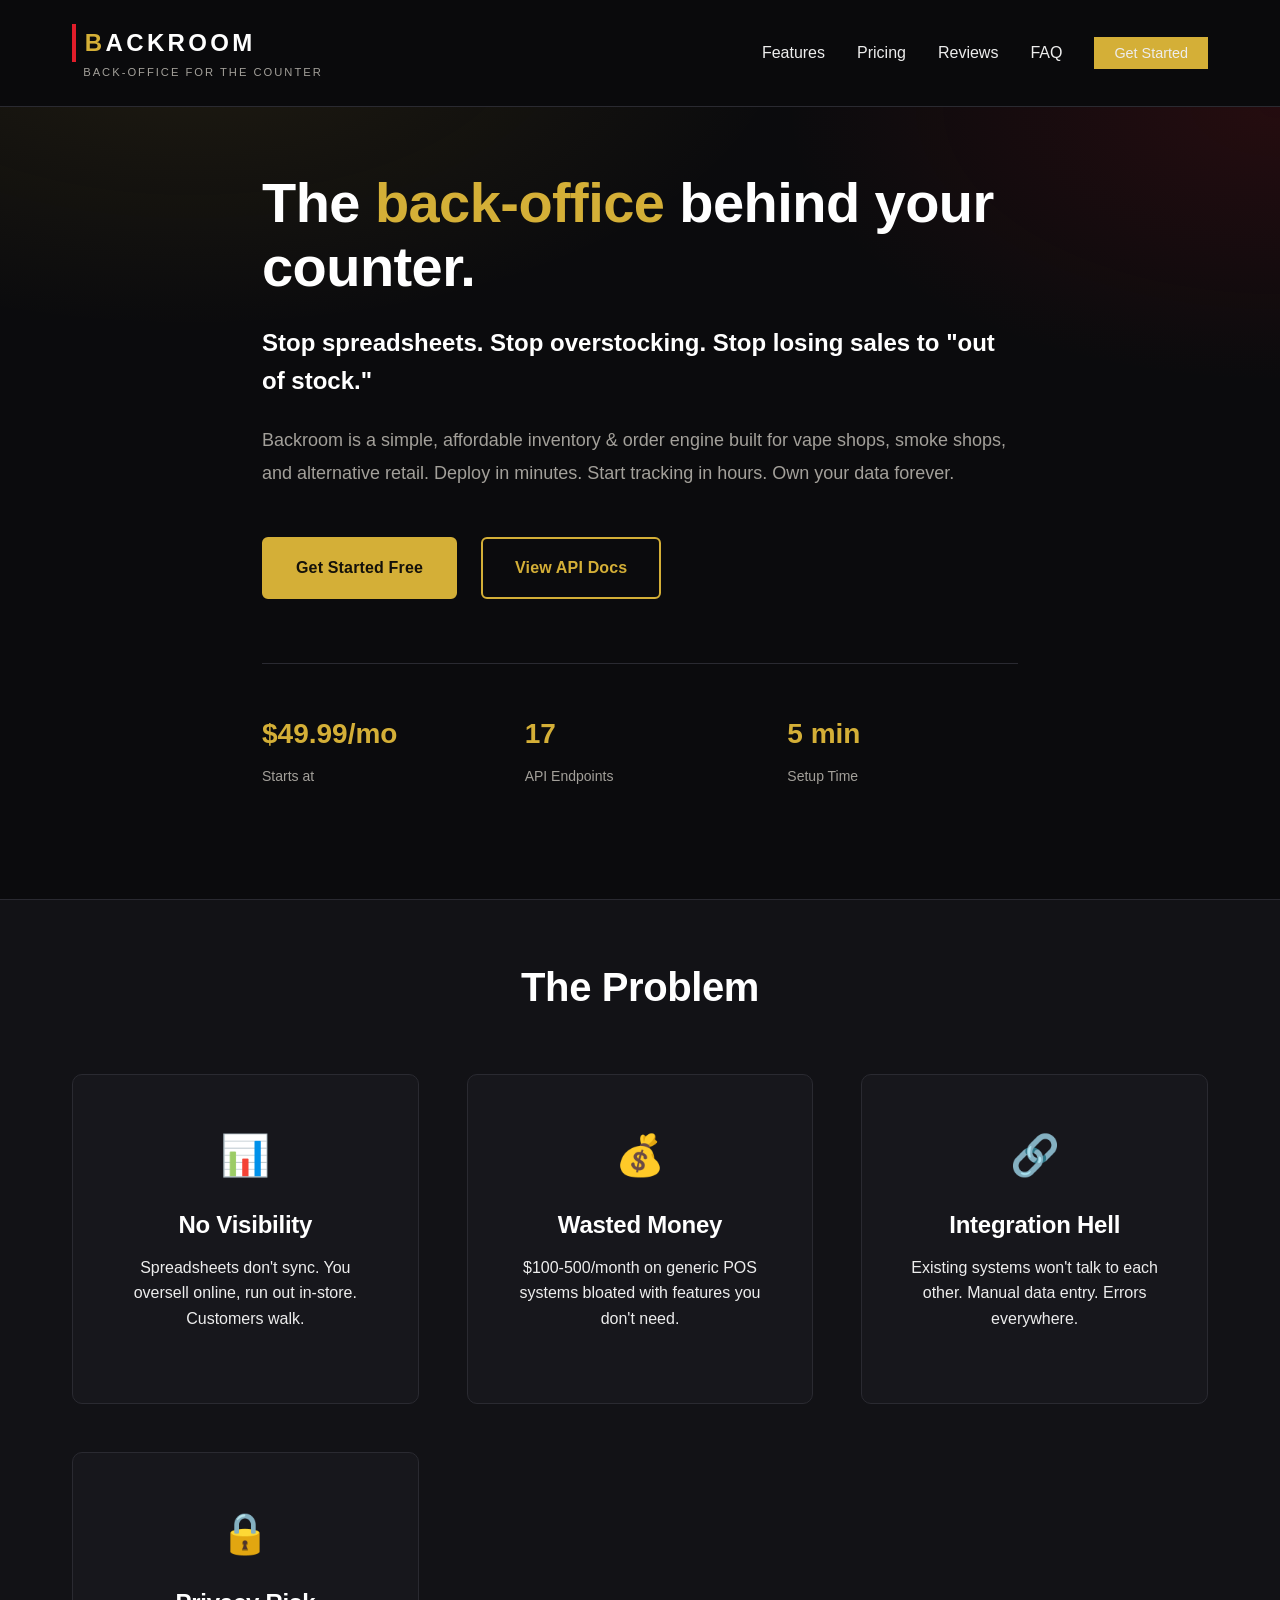
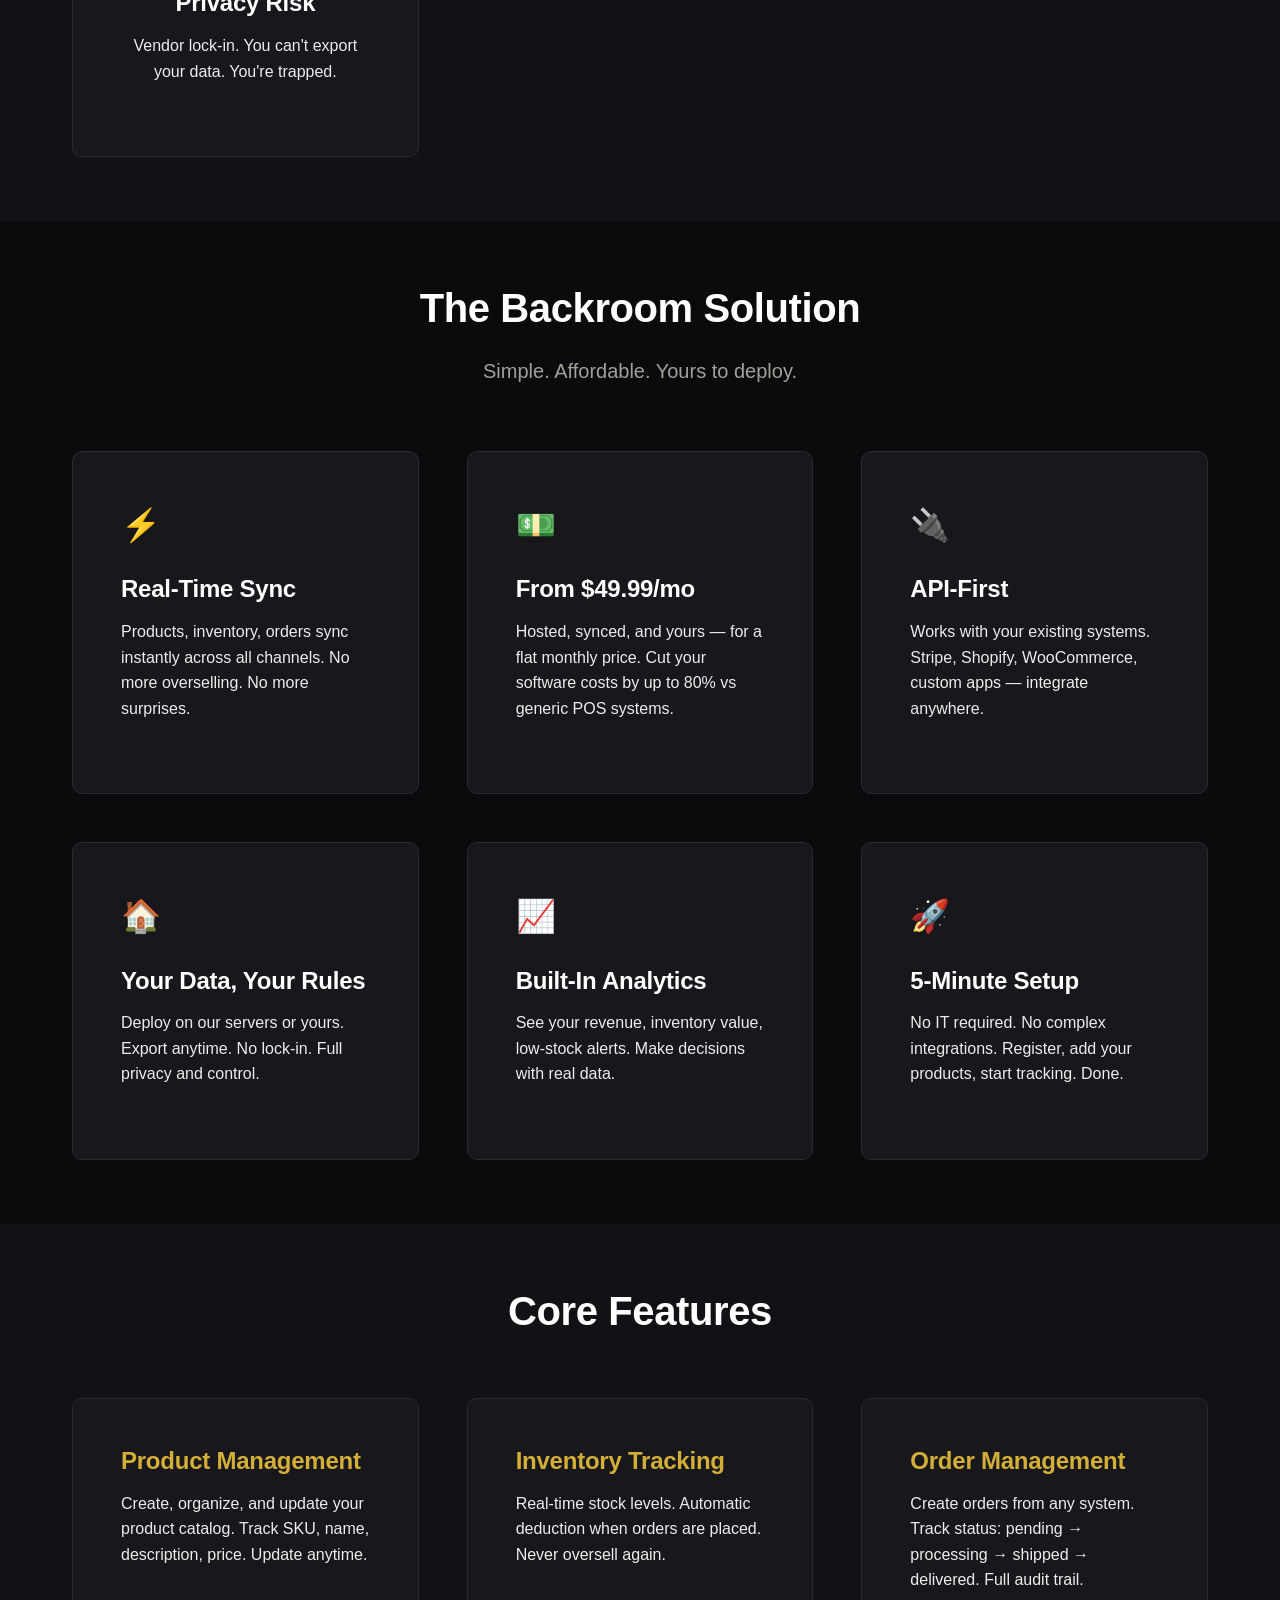
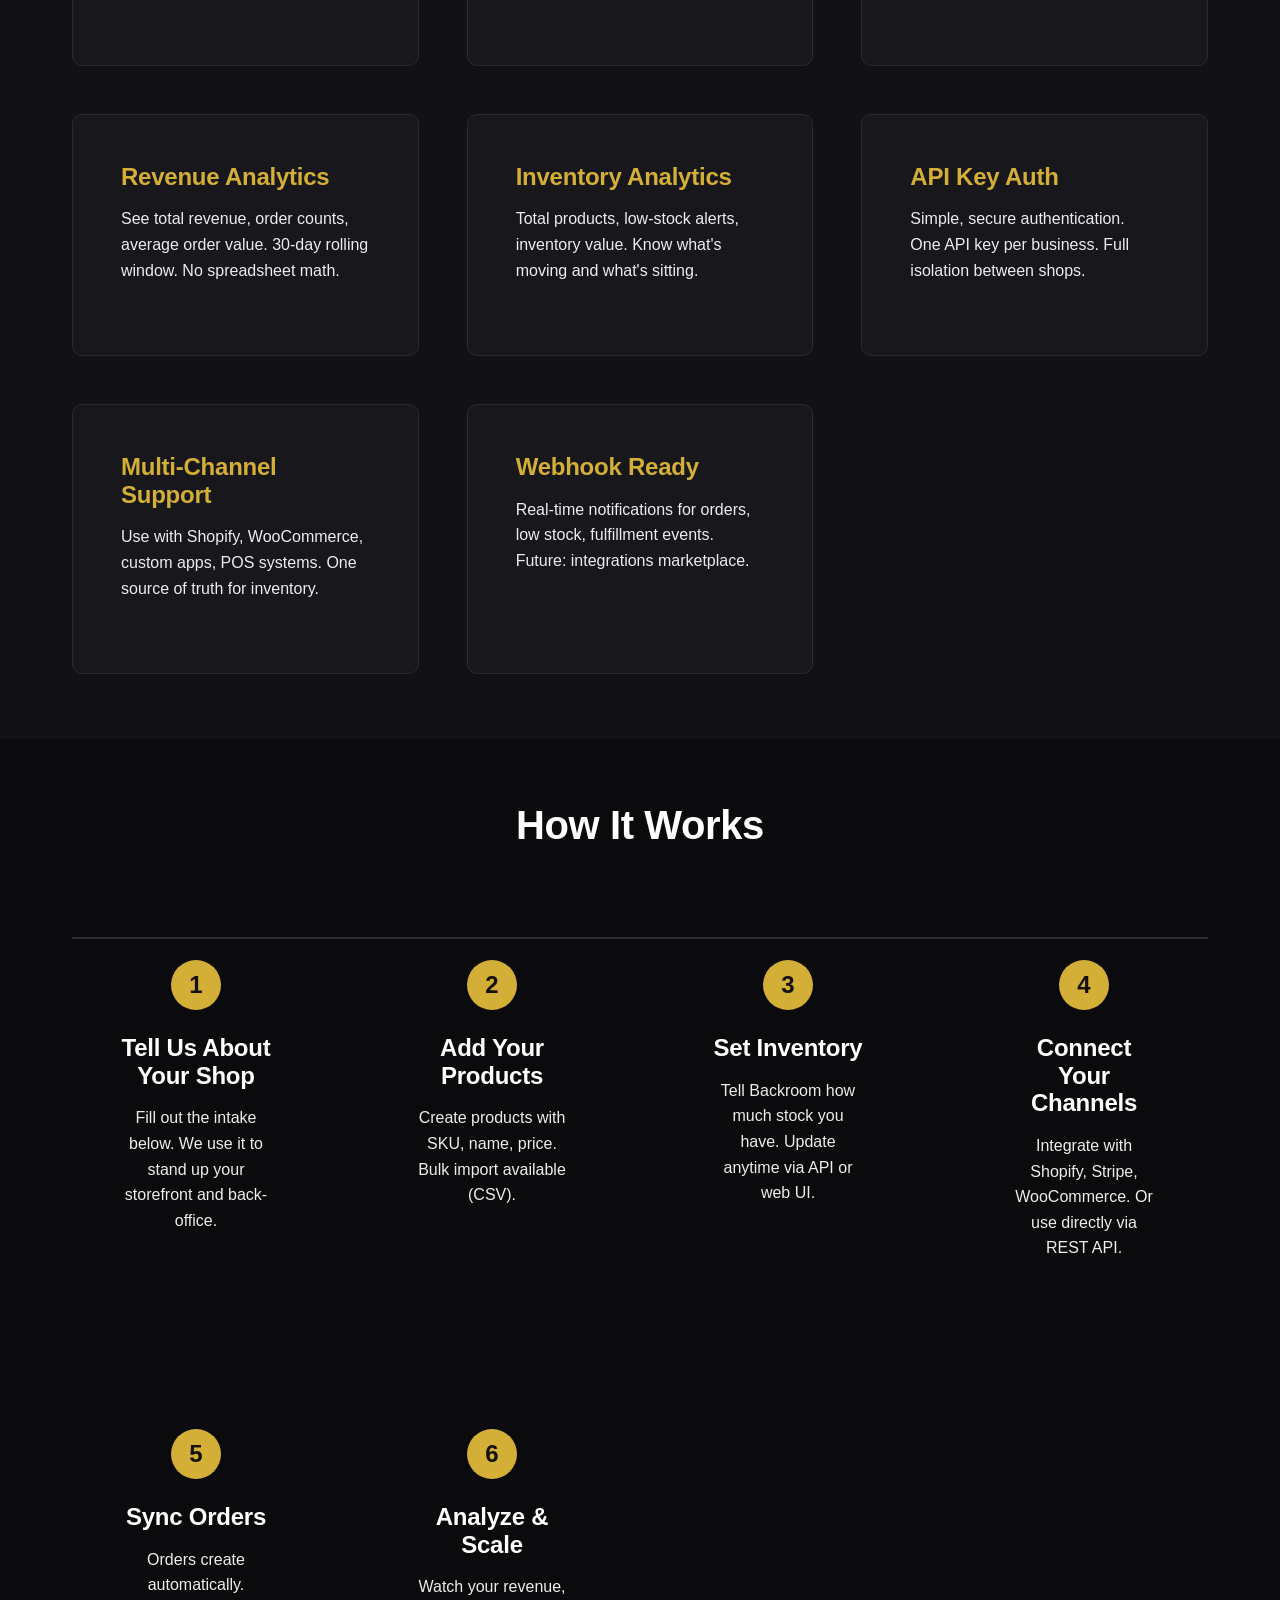
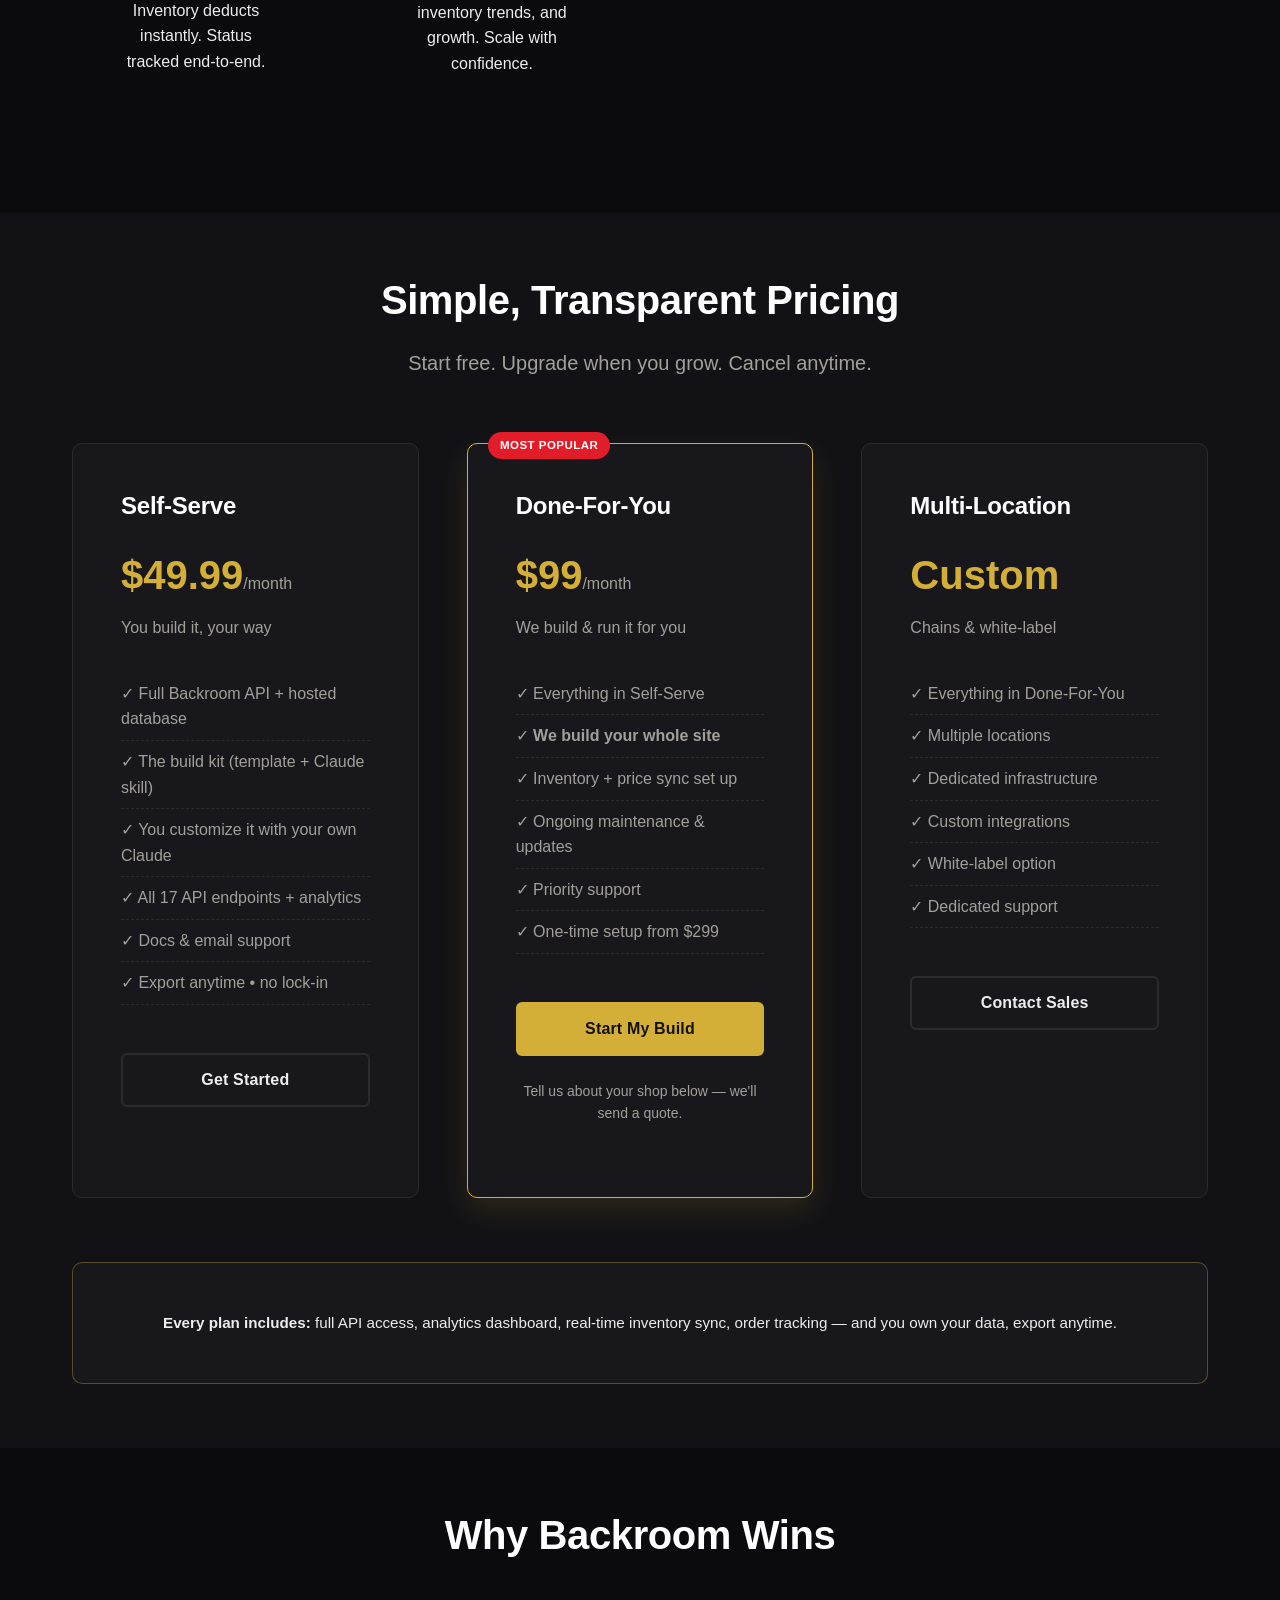
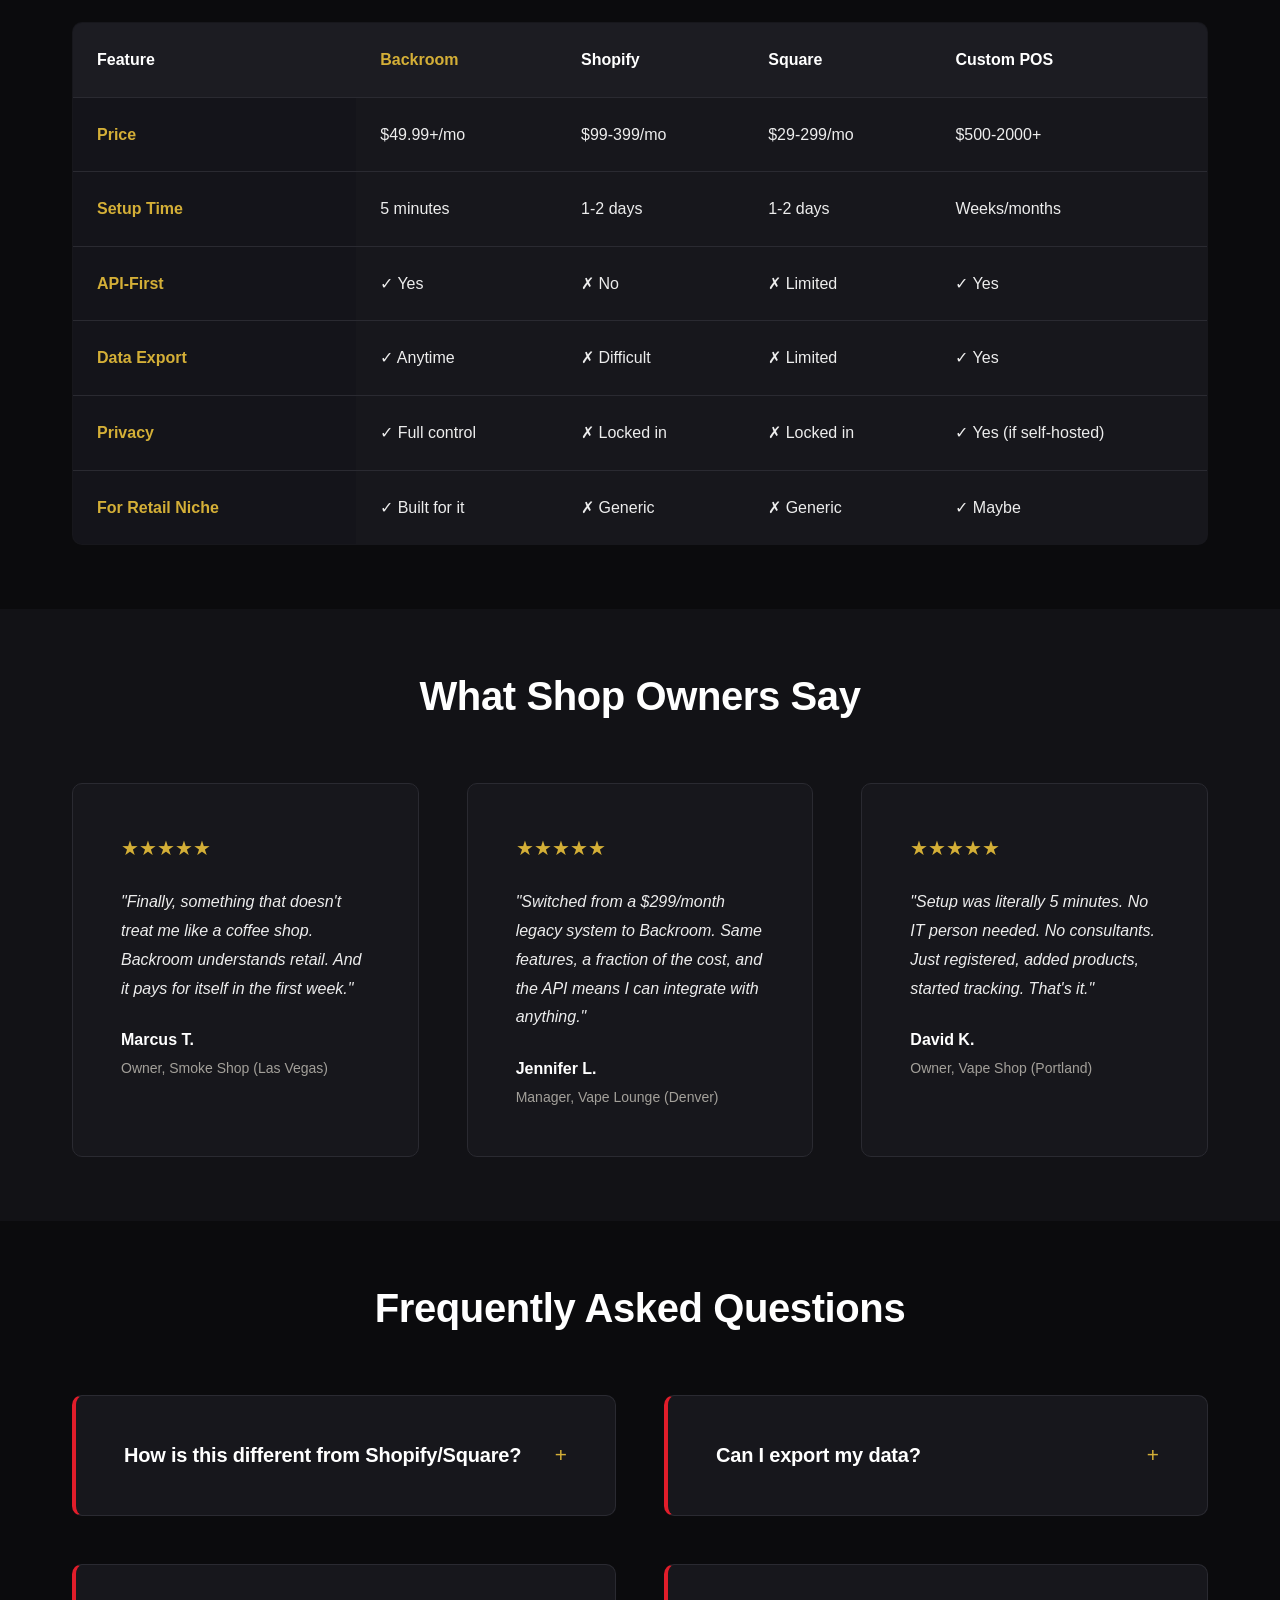
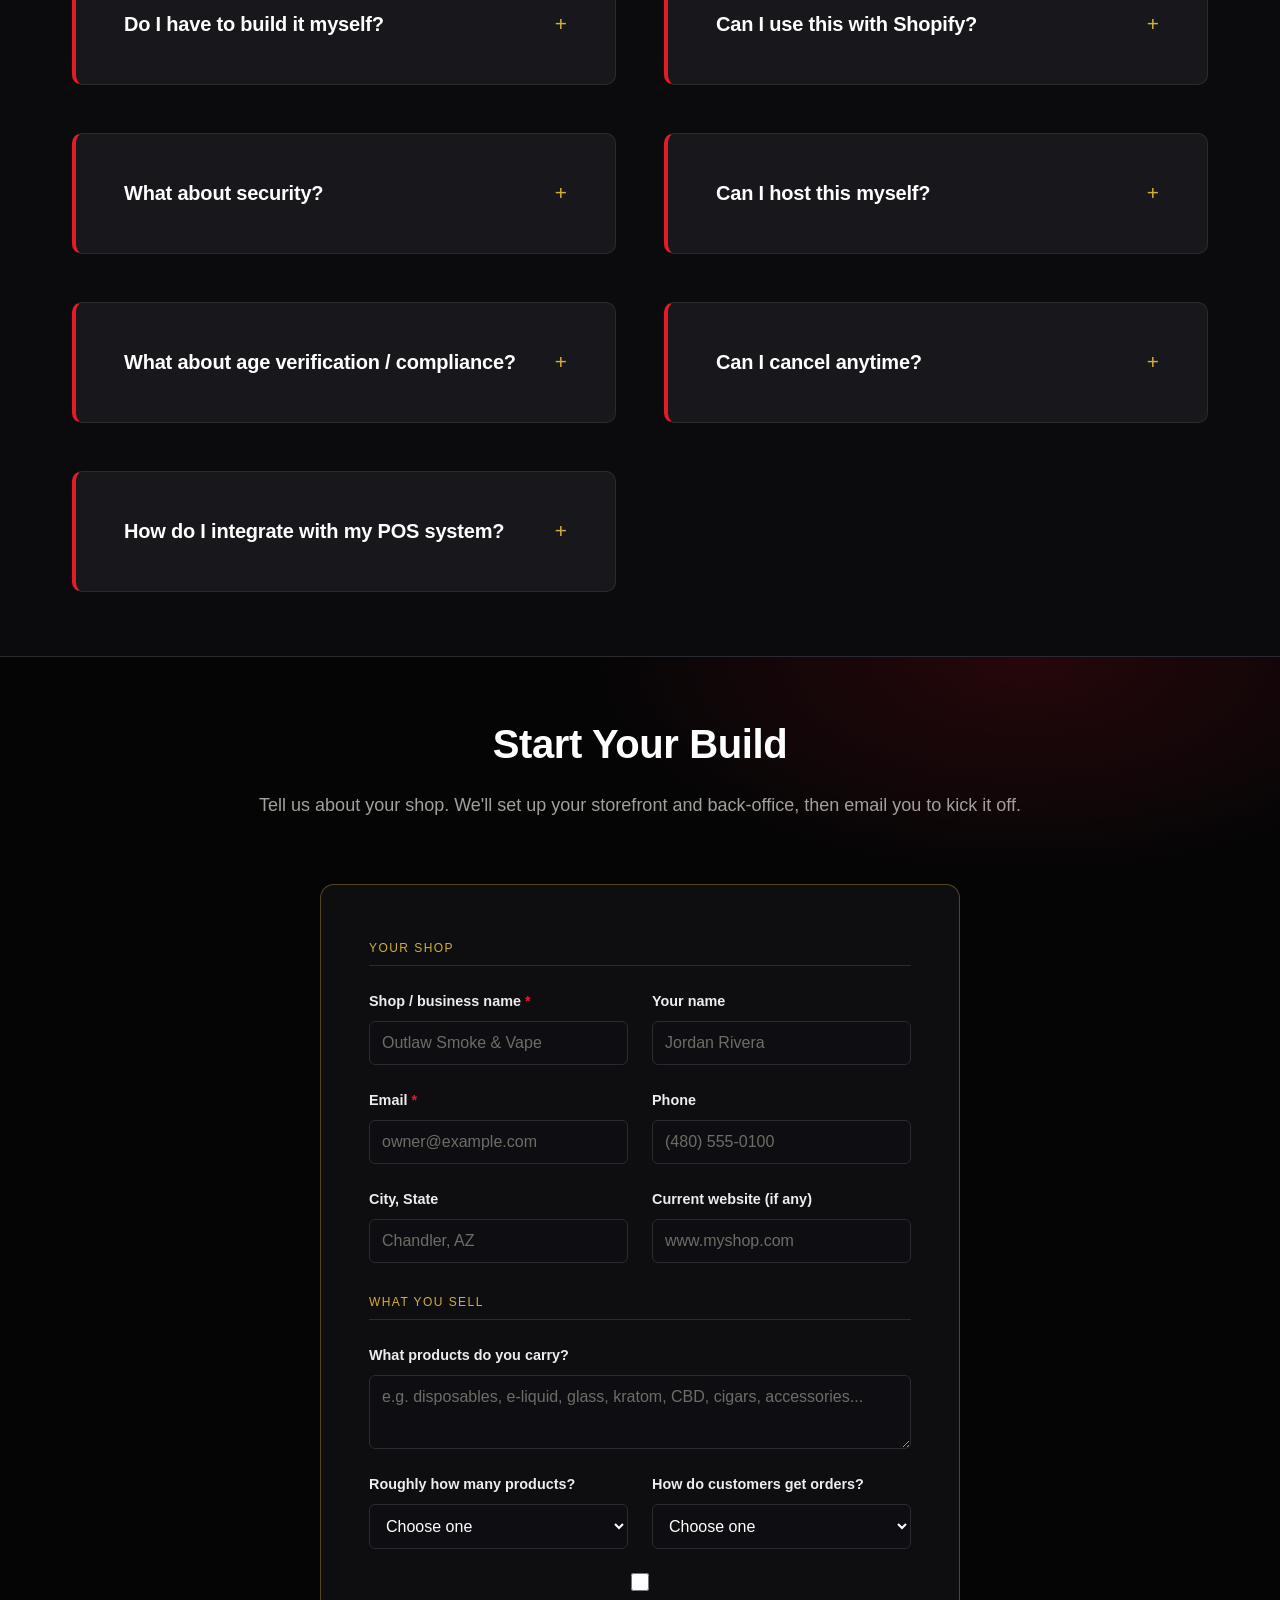
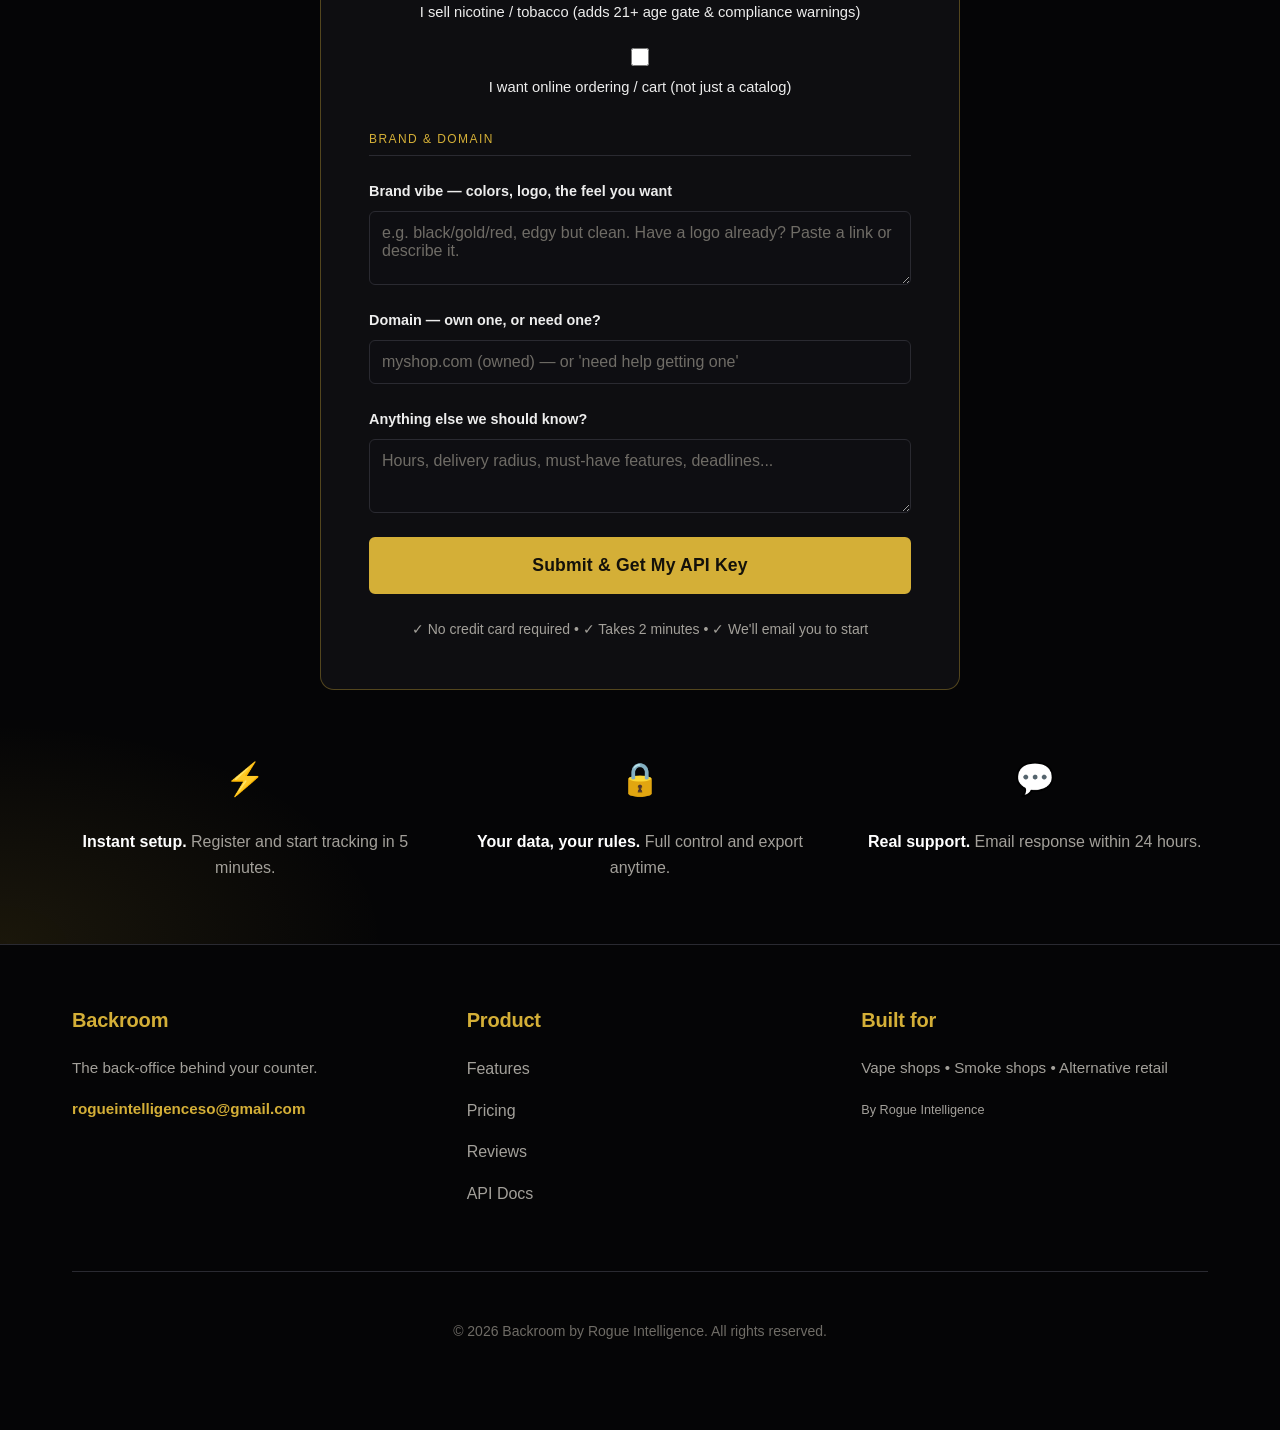
==== commit 1319e15f: "Add customer reviews page: public reading, API-key login to post - reviews.html: live reviews from t" ====
--- a/index.html
+++ b/index.html
@@ -90,6 +90,7 @@
         <ul class="nav-menu">
             <li><a href="#features">Features</a></li>
             <li><a href="#pricing">Pricing</a></li>
+            <li><a href="reviews.html">Reviews</a></li>
             <li><a href="#faq">FAQ</a></li>
             <li><a href="#cta" class="btn-nav">Get Started</a></li>
         </ul>
@@ -458,6 +459,7 @@
                 <ul>
                     <li><a href="#features">Features</a></li>
                     <li><a href="#pricing">Pricing</a></li>
+                    <li><a href="reviews.html">Reviews</a></li>
                     <li><a href="https://smokestacksite.outlawsmokevape.com/docs">API Docs</a></li>
                 </ul>
             </div>
--- a/styles.css
+++ b/styles.css
@@ -309,3 +309,29 @@
 .text-center { text-align: center; }
 .mt-2xl { margin-top: var(--spacing-2xl); }
 .mb-2xl { margin-bottom: var(--spacing-2xl); }
+
+/* ============================================
+   REVIEWS PAGE
+   ============================================ */
+.reviews-hero { padding: 5rem 0 2rem; text-align: center; }
+.reviews-hero h1 { margin-bottom: .75rem; }
+.reviews-live { padding: 2rem 0 5rem; }
+.reviews-list { max-width: 760px; margin: 0 auto 3rem; display: flex; flex-direction: column; gap: 1.25rem; }
+.reviews-loading, .reviews-empty { color: var(--muted, #9a9a9a); text-align: center; }
+.review-card { border: 1px solid rgba(255,255,255,.08); border-left: 3px solid var(--gold); background: rgba(255,255,255,.03); padding: 1.5rem; }
+.review-stars { color: var(--gold); letter-spacing: 2px; margin-bottom: .4rem; }
+.review-text { color: #ddd; margin-bottom: .6rem; }
+.review-author { color: var(--muted, #9a9a9a); font-size: .9rem; margin: 0; }
+.verified-badge { color: #7fd694; font-size: .82rem; border: 1px solid rgba(127,214,148,.4); background: rgba(127,214,148,.08); padding: 1px 8px; border-radius: 999px; }
+
+.review-form-wrap { max-width: 560px; margin: 0 auto; border: 1px solid rgba(255,255,255,.1); padding: 2rem; background: rgba(255,255,255,.02); }
+.review-form-wrap h3 { margin-bottom: .5rem; }
+.review-hint { color: var(--muted, #9a9a9a); font-size: .92rem; margin-bottom: 1.25rem; }
+#reviewForm { display: flex; flex-direction: column; gap: 1rem; }
+.rating-group { display: flex; align-items: center; gap: .75rem; }
+.rating-label { color: #ddd; }
+.star-input button { background: none; border: none; font-size: 1.7rem; color: #555; cursor: pointer; padding: 0 3px; line-height: 1; }
+.star-input button.on { color: var(--gold); }
+.form-status { min-height: 1.2em; font-size: .95rem; margin: 0; }
+.form-status-ok { color: var(--gold); }
+.form-status-error { color: #e11d2a; }
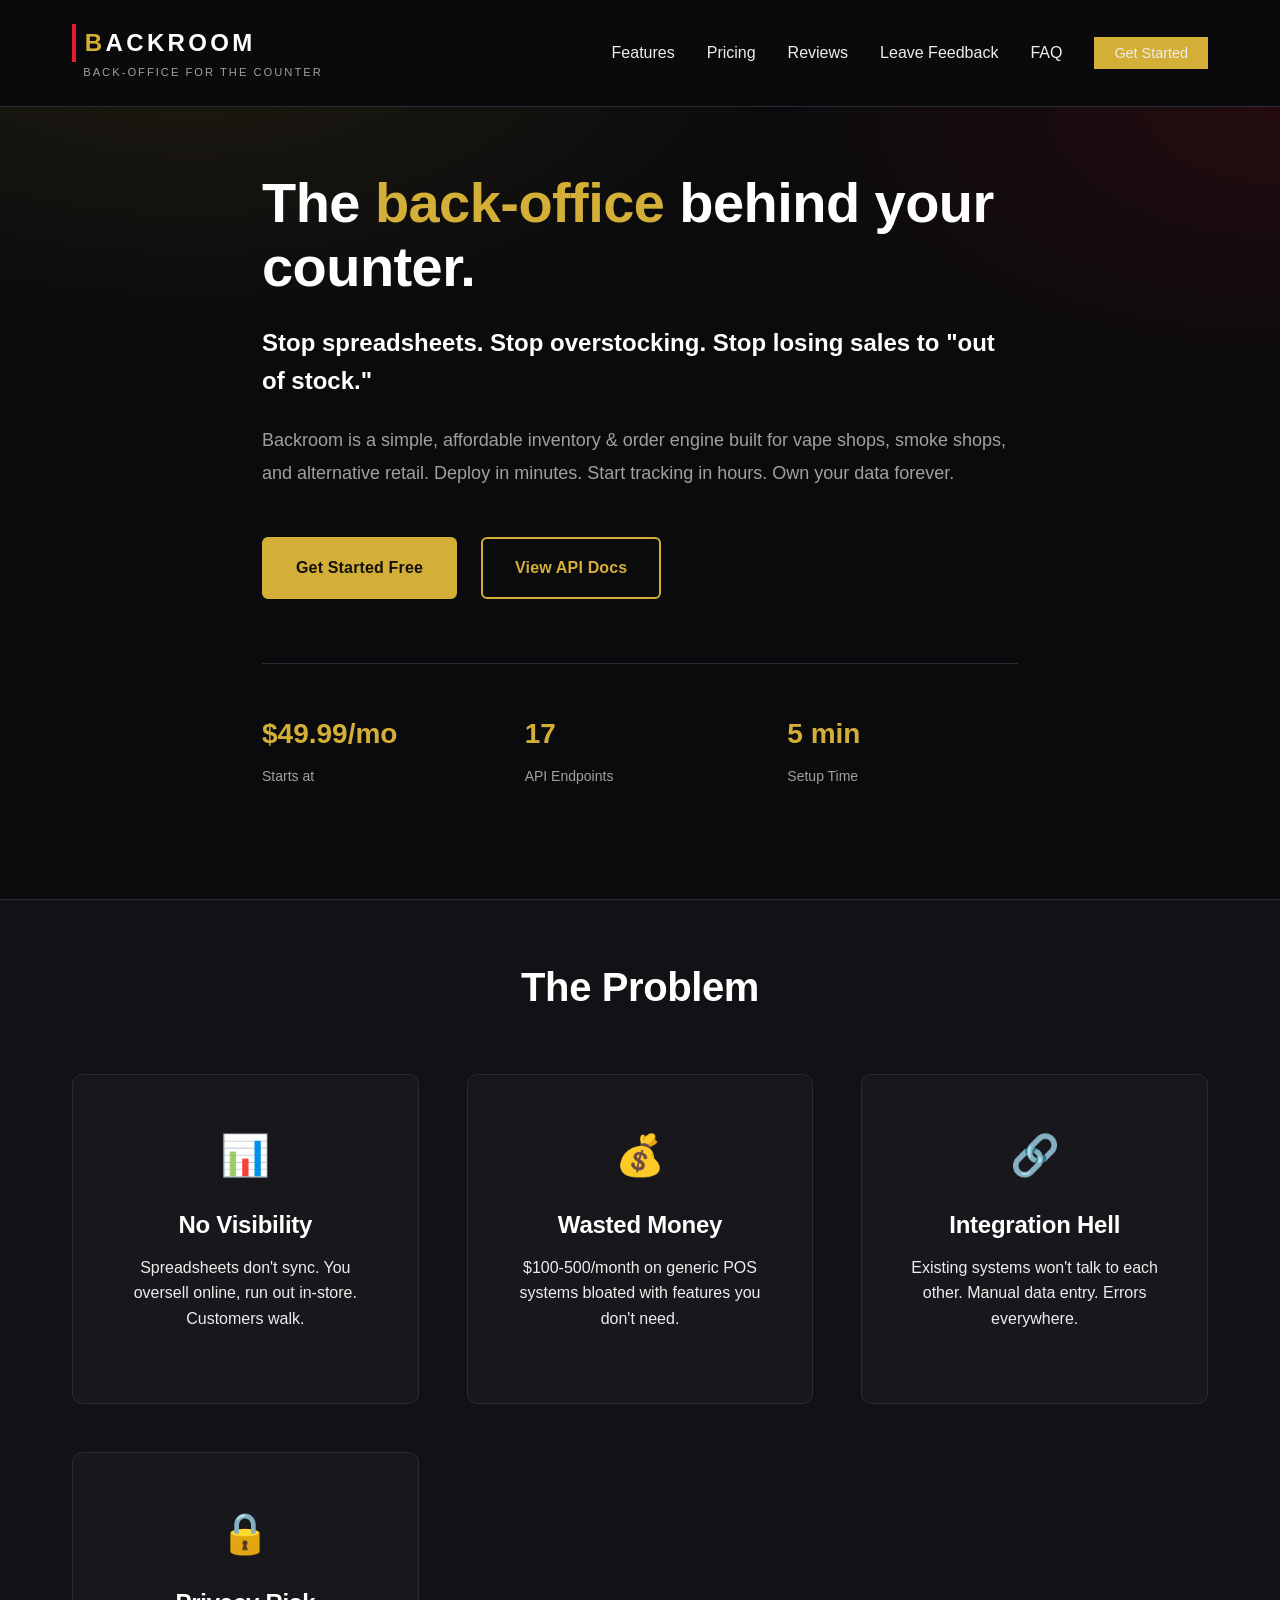
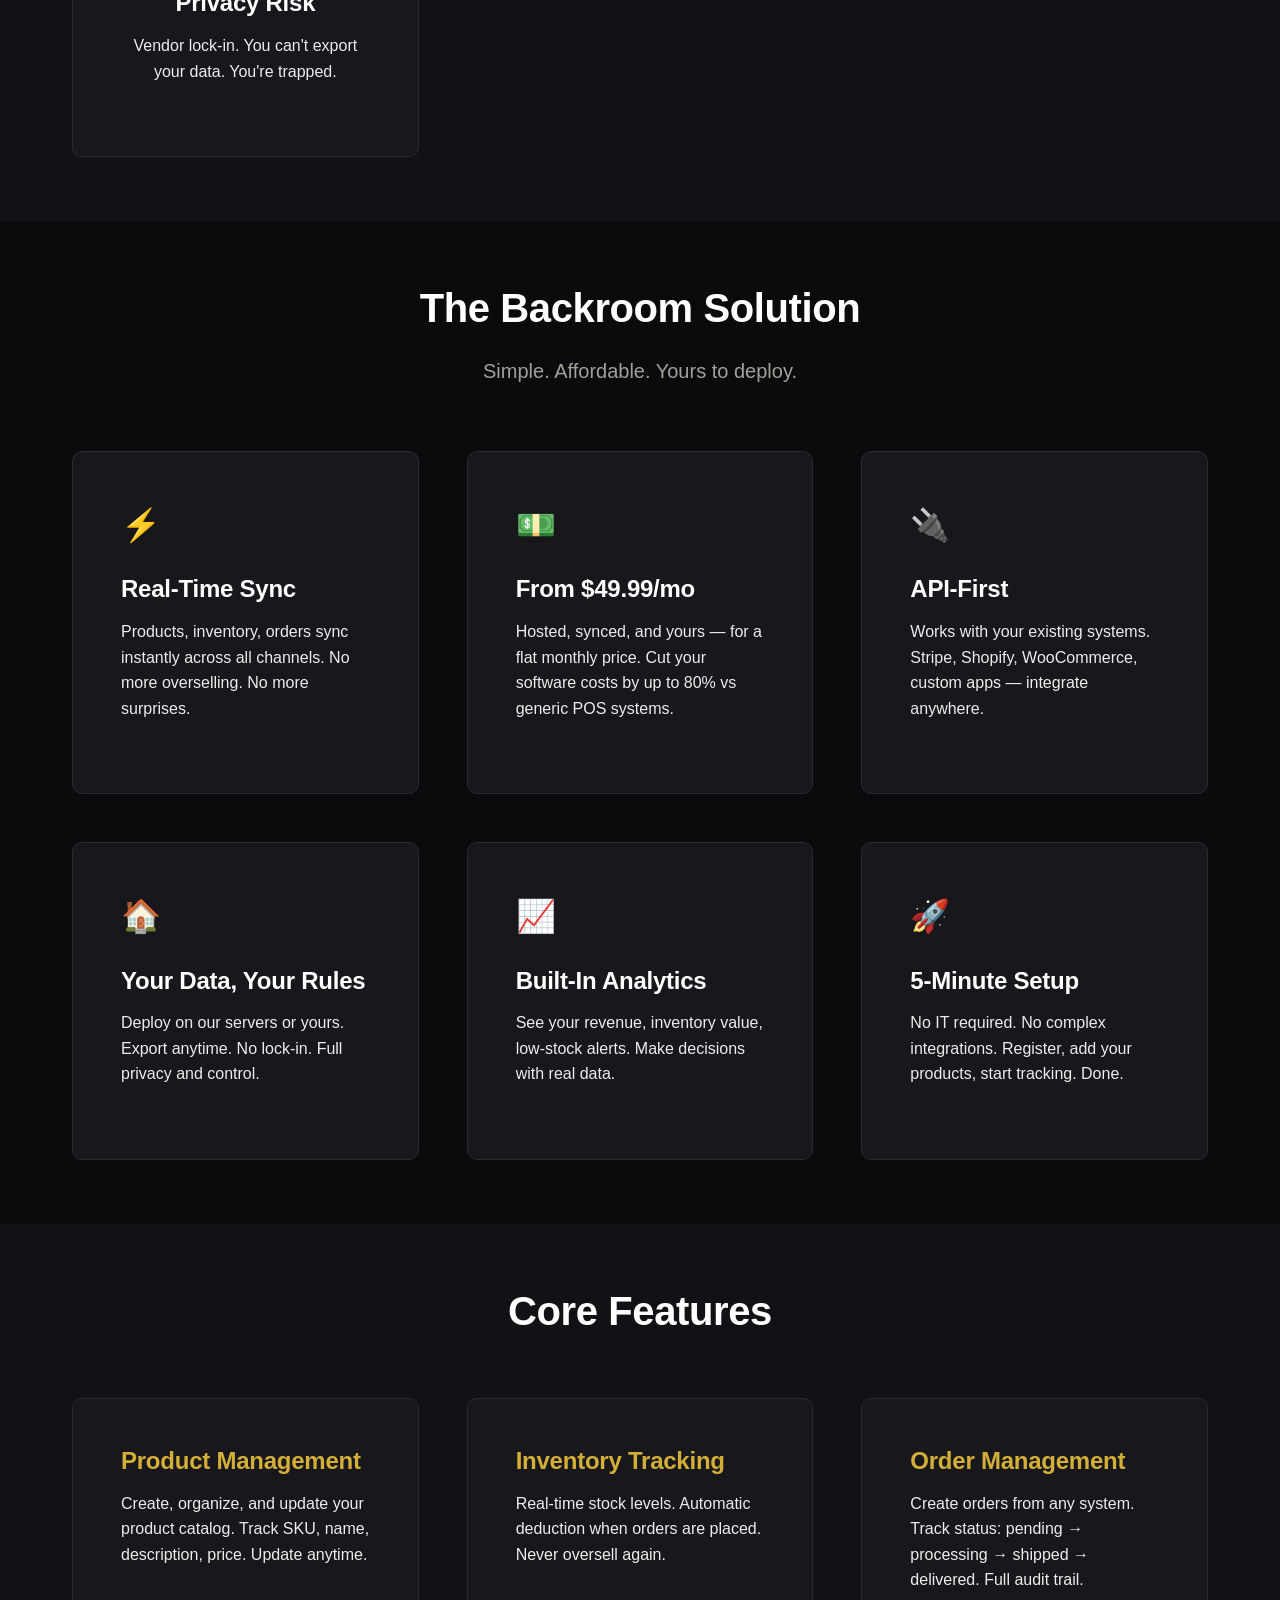
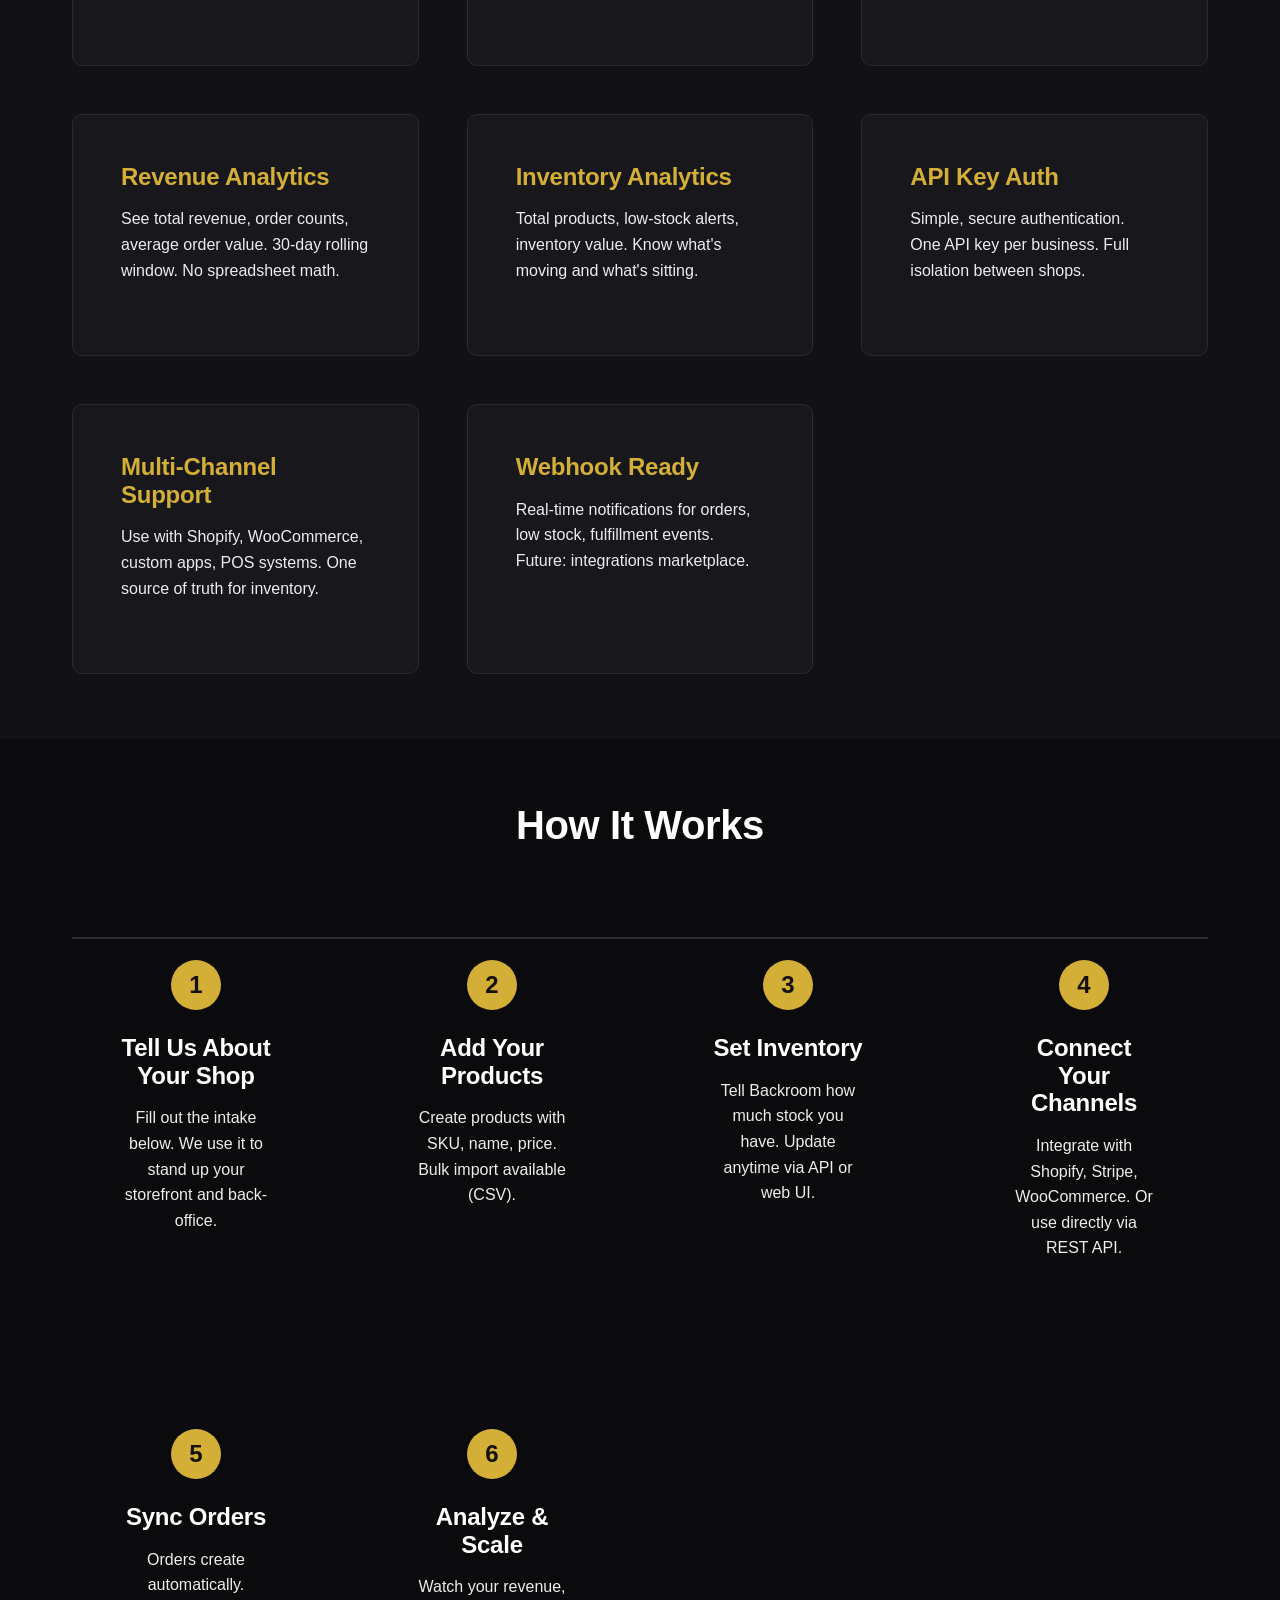
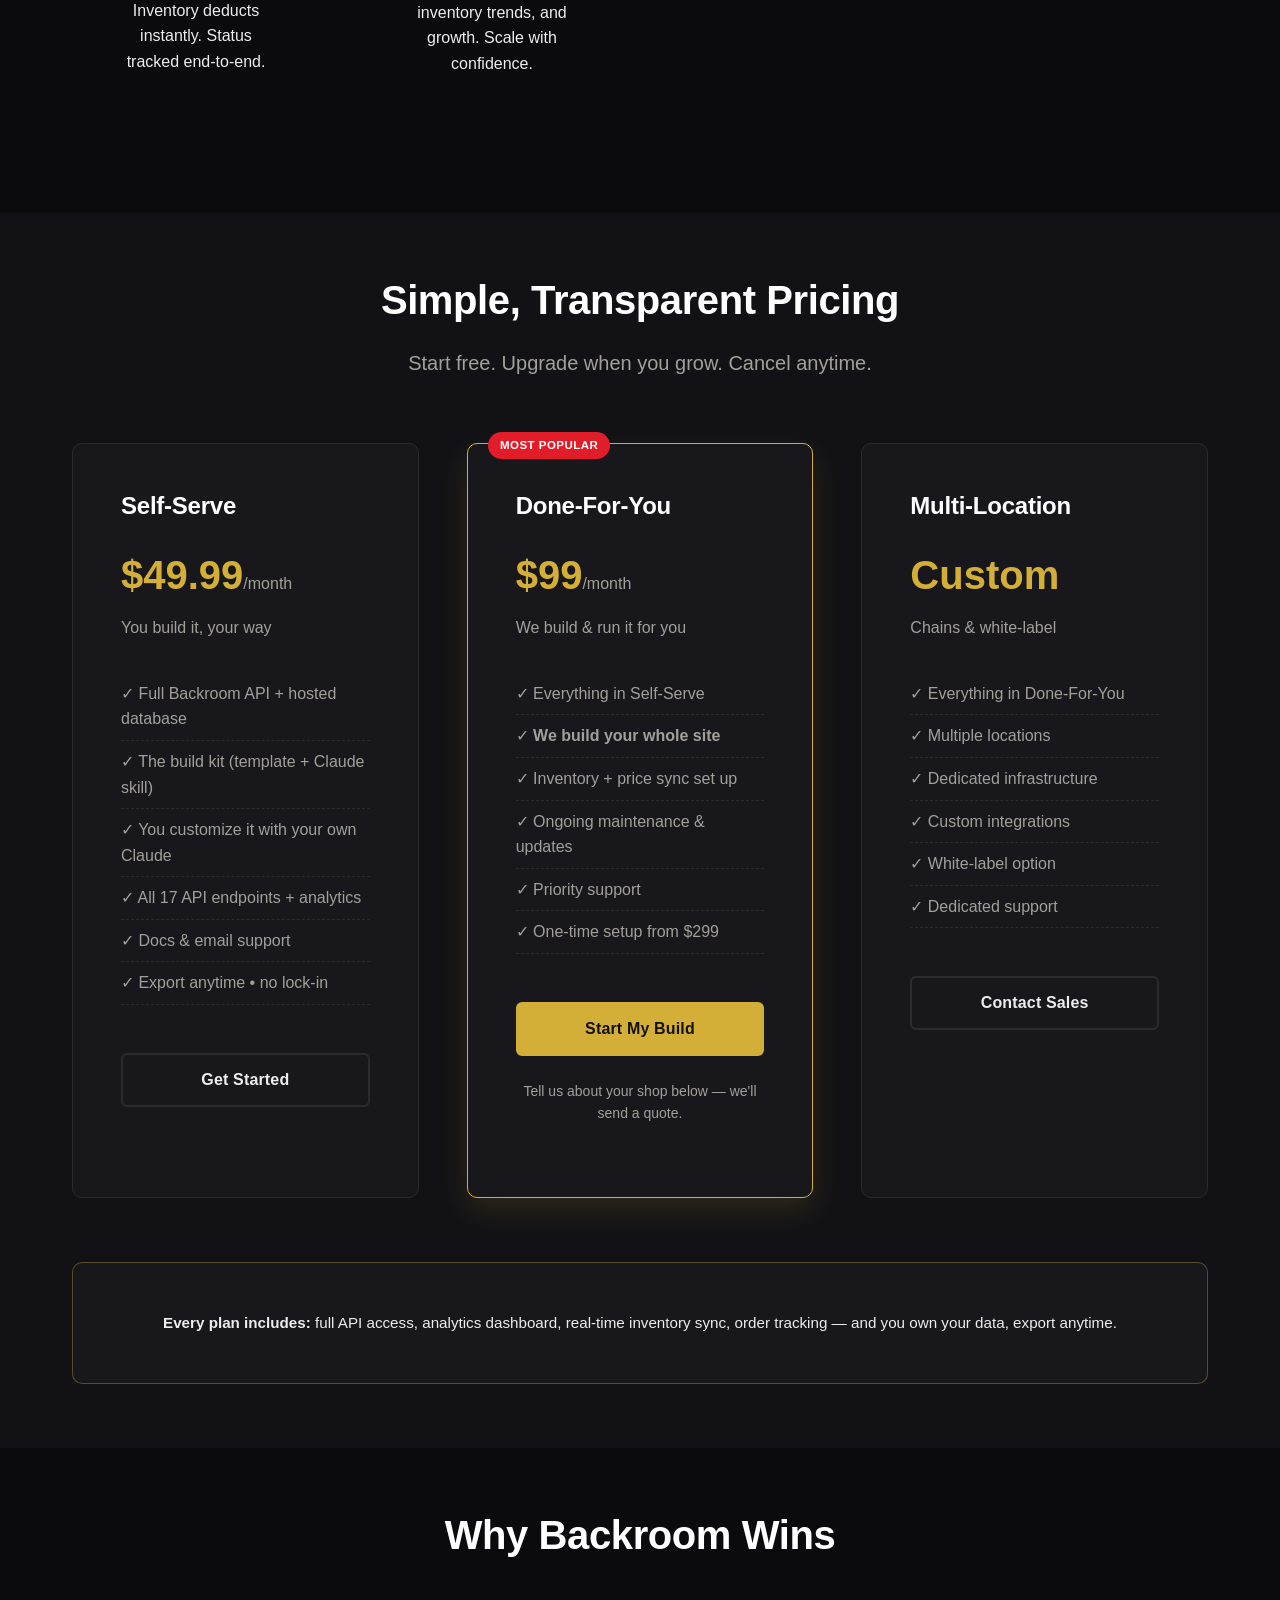
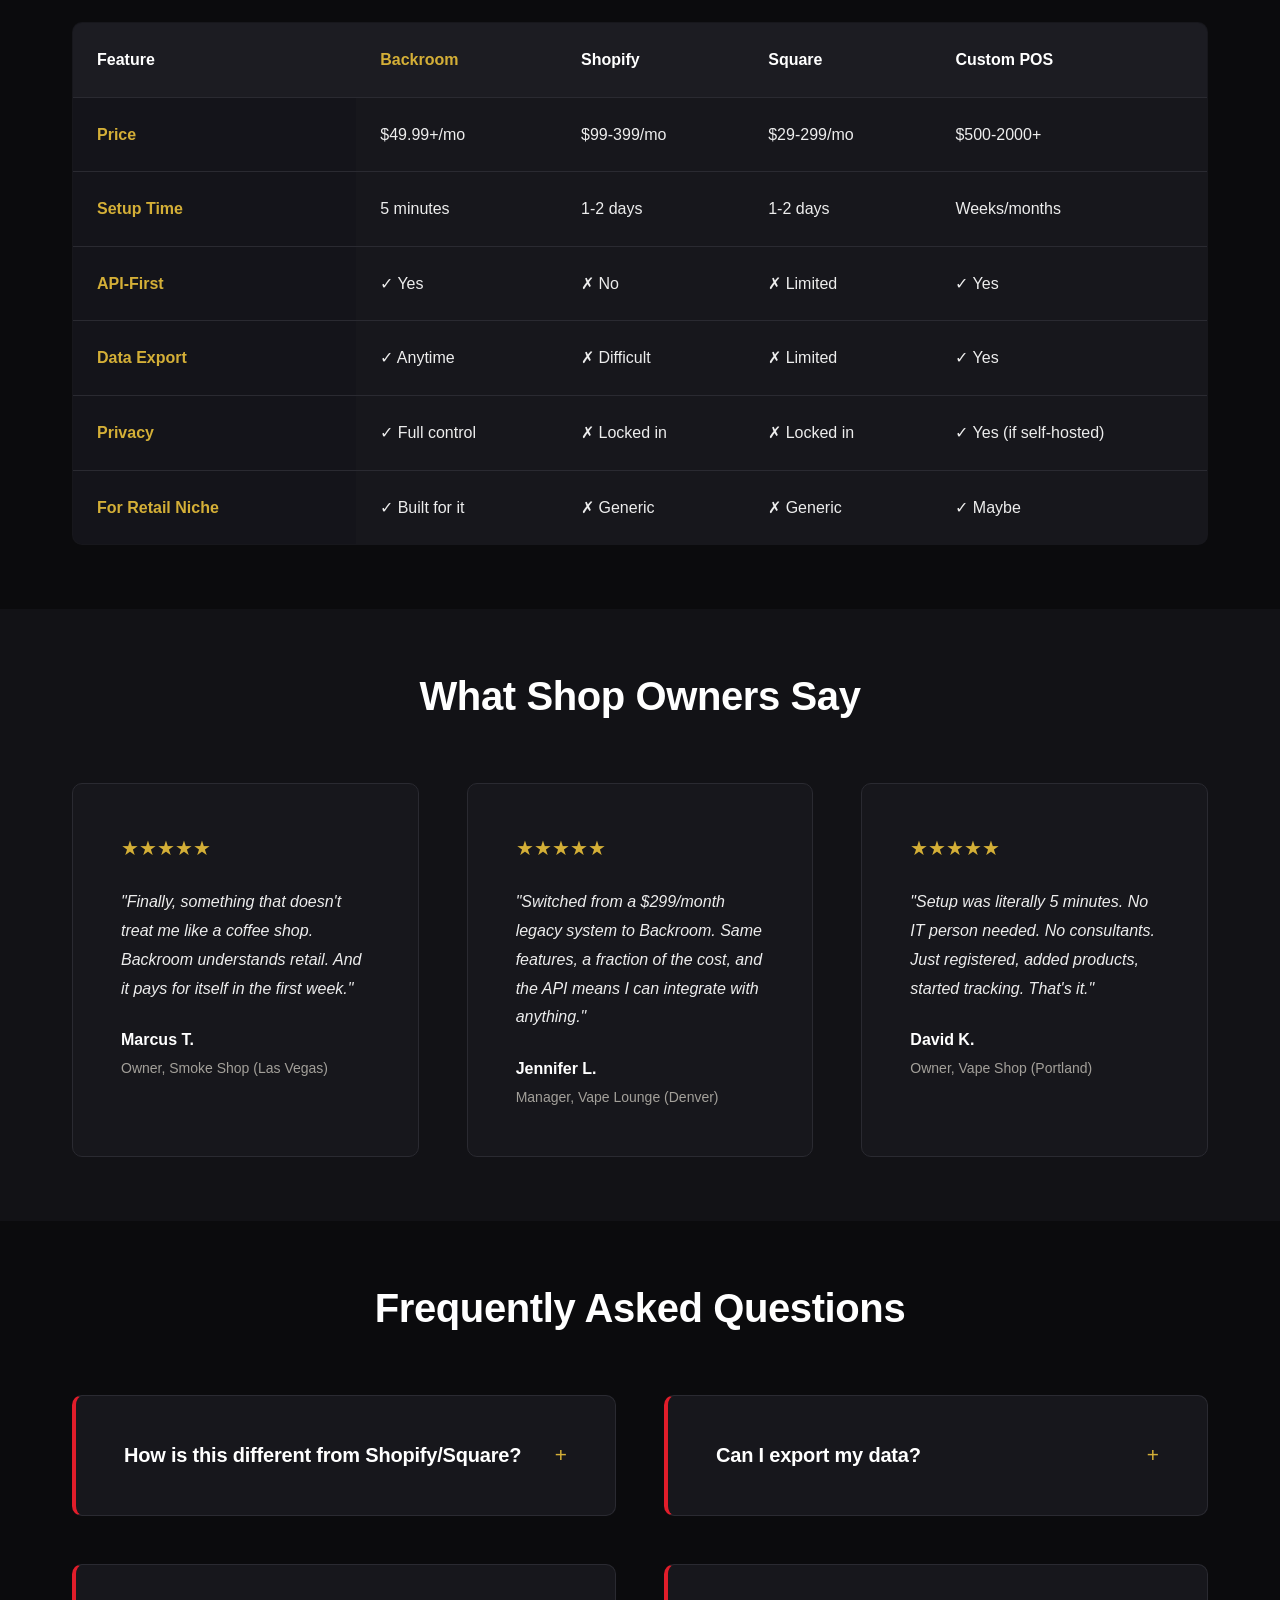
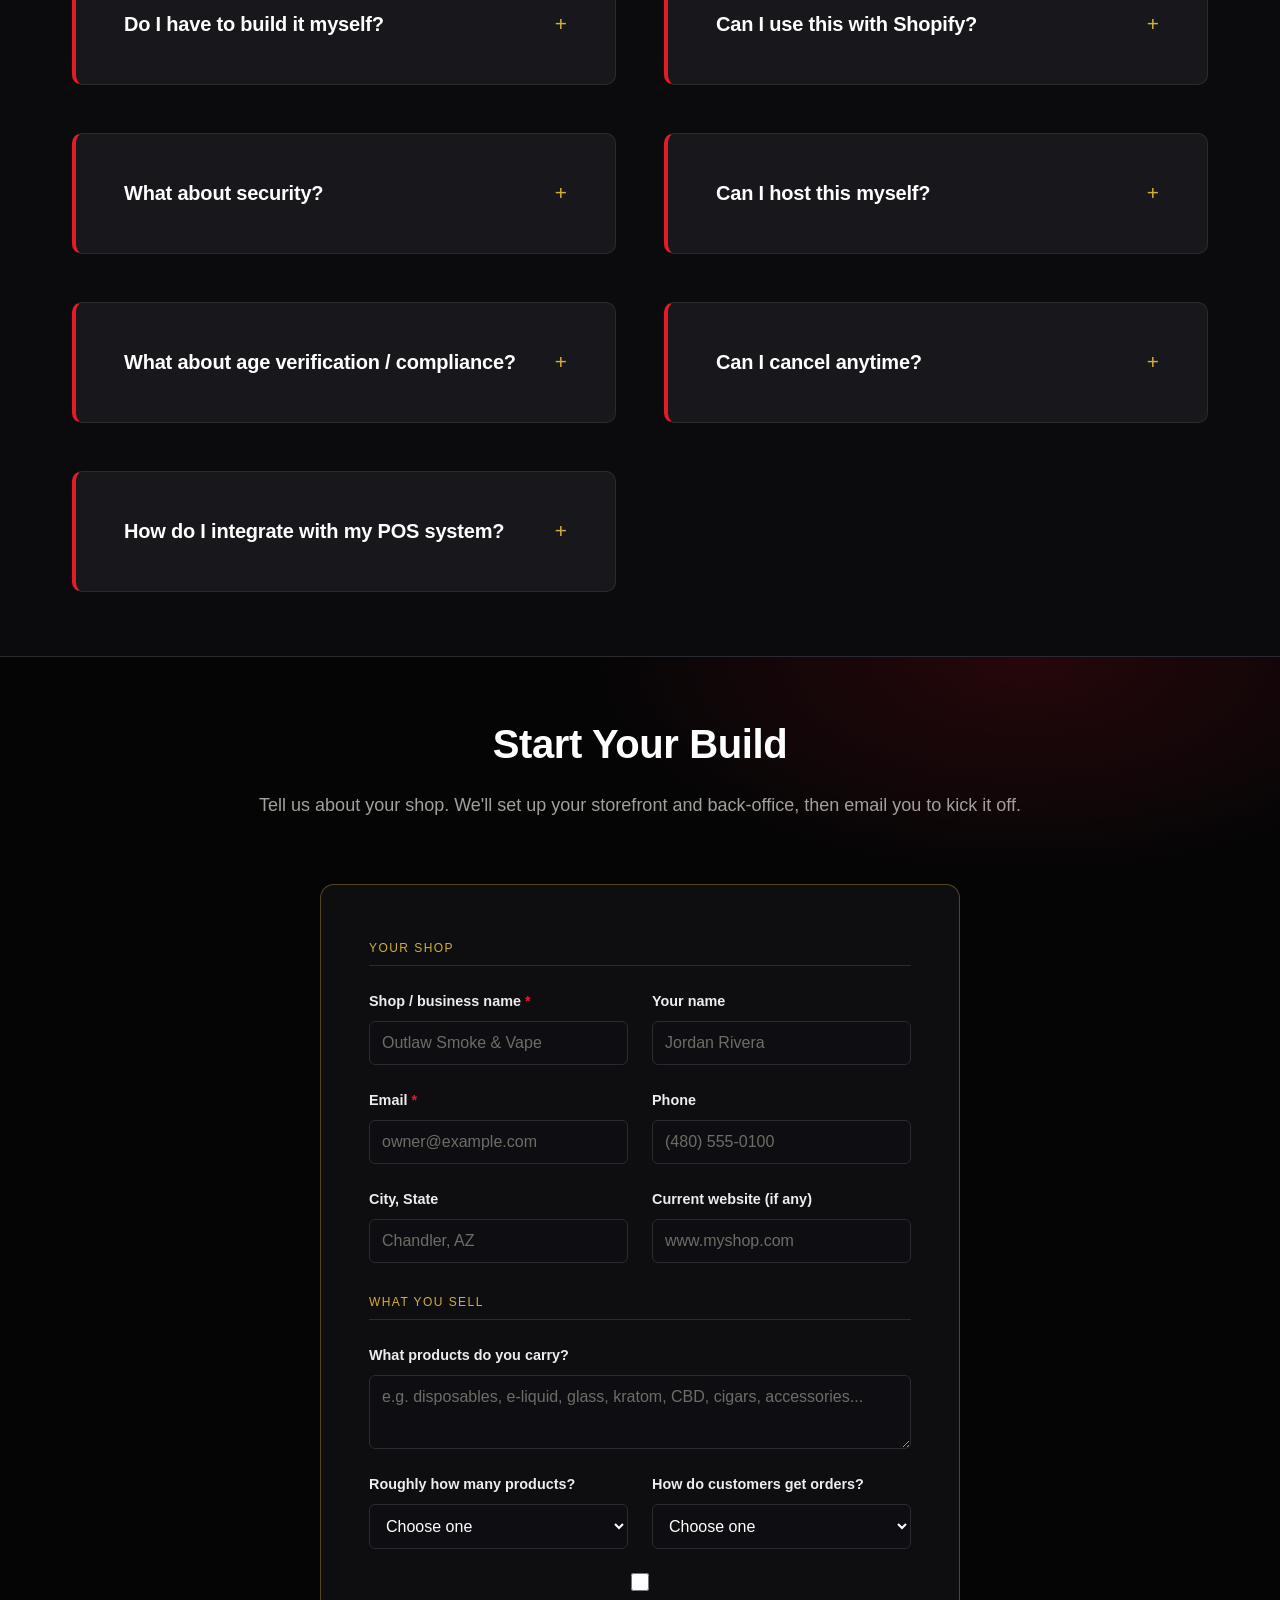
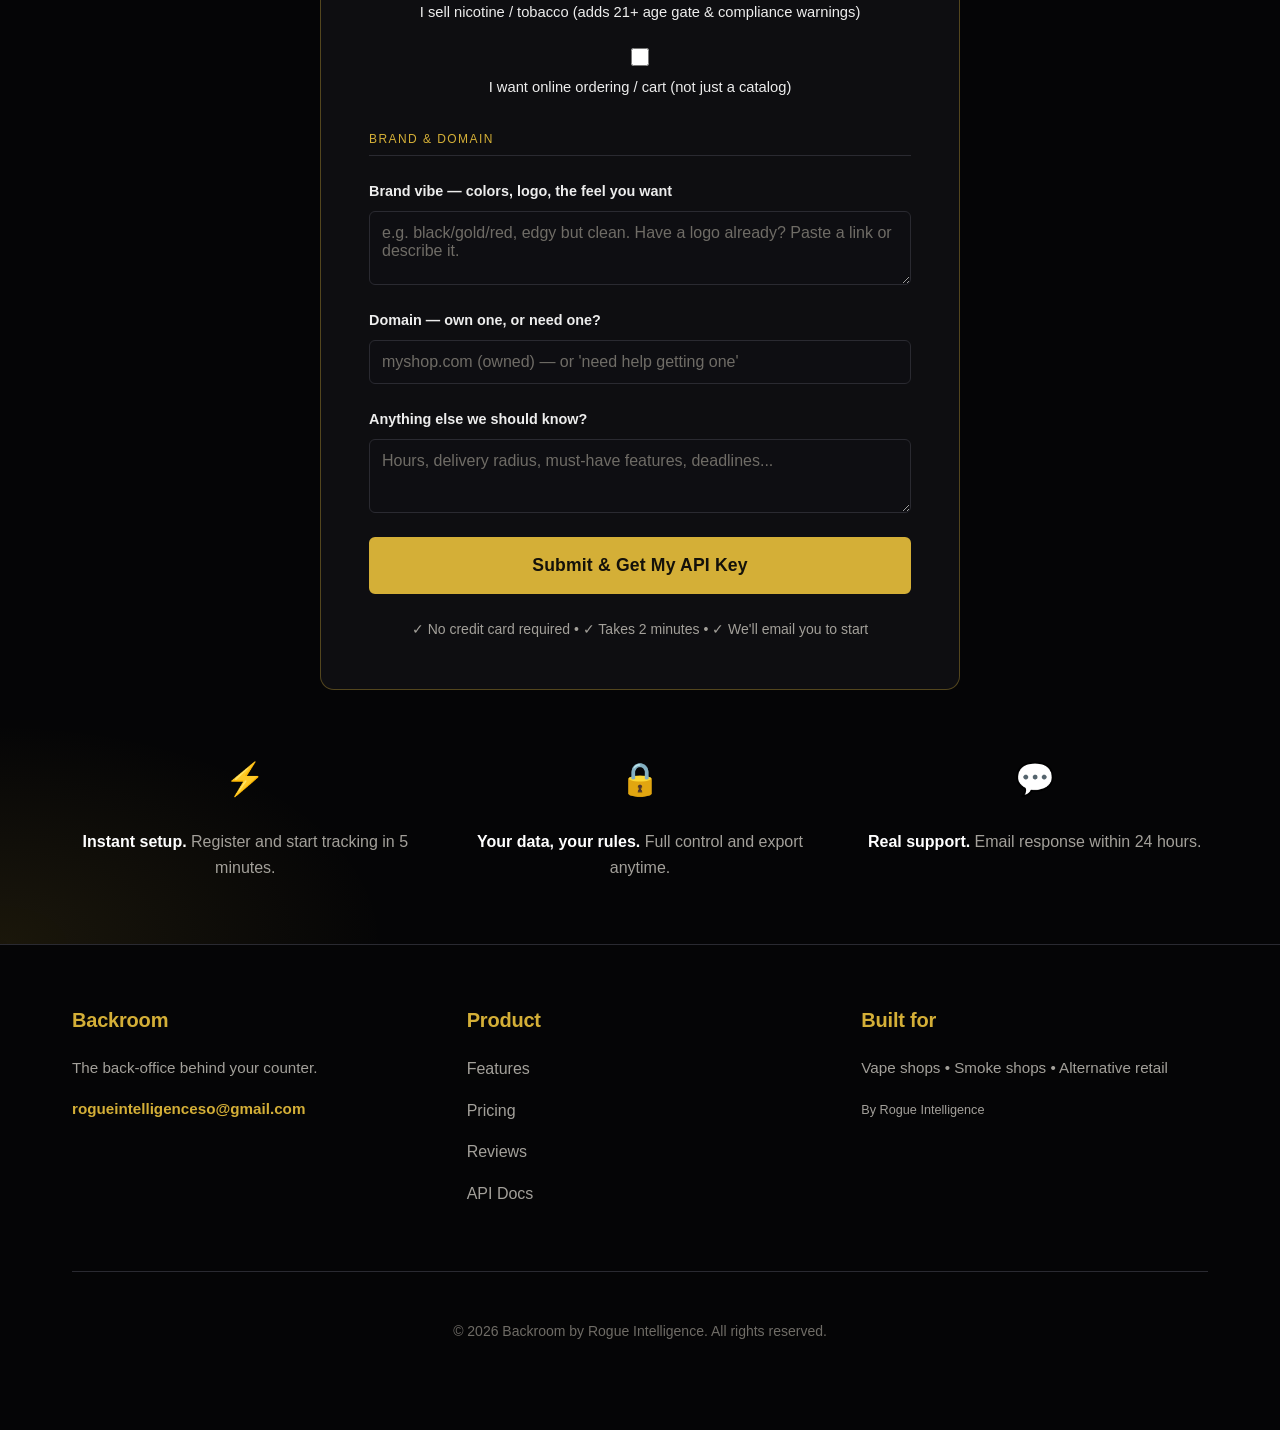
==== commit eebbd316: "Add CSAT feedback funnel: 5-star to Google, low ratings emailed to team Adds a post-interaction feed" ====
--- a/index.html
+++ b/index.html
@@ -91,6 +91,7 @@
             <li><a href="#features">Features</a></li>
             <li><a href="#pricing">Pricing</a></li>
             <li><a href="reviews.html">Reviews</a></li>
+            <li><a href="feedback.html">Leave Feedback</a></li>
             <li><a href="#faq">FAQ</a></li>
             <li><a href="#cta" class="btn-nav">Get Started</a></li>
         </ul>
--- a/styles.css
+++ b/styles.css
@@ -335,3 +335,22 @@
 .form-status { min-height: 1.2em; font-size: .95rem; margin: 0; }
 .form-status-ok { color: var(--gold); }
 .form-status-error { color: #e11d2a; }
+
+/* ============================================
+   FEEDBACK FUNNEL PAGE
+   ============================================ */
+.fb-card { max-width: 560px; margin: 0 auto 2rem; border: 1px solid rgba(255,255,255,.1); padding: 2rem; background: rgba(255,255,255,.02); text-align: center; }
+.fb-card h3 { margin-bottom: .5rem; }
+.fb-stars { justify-content: center; margin: 1.25rem 0 .25rem; }
+.fb-stars button { font-size: 2.2rem; }
+.fb-prompt-status { min-height: 1.2em; font-size: .95rem; margin: .5rem 0 0; }
+.fb-public-link { text-align: left; font-size: .92rem; color: var(--muted, #9a9a9a); margin: 0 0 1.25rem; padding: .75rem 1rem; border: 1px solid rgba(255,255,255,.1); background: rgba(255,255,255,.03); }
+.fb-public-link a { color: var(--gold); font-weight: 600; margin-left: .35rem; }
+.fb-public-link a:hover { color: var(--red-bright); }
+#fbForm { display: flex; flex-direction: column; gap: 1rem; text-align: left; }
+#fbFormWrap h3, #fbFormWrap .review-hint { text-align: left; }
+
+@media (max-width: 480px) {
+    .fb-card { padding: 1.25rem; }
+    .fb-stars button { font-size: 1.9rem; }
+}
